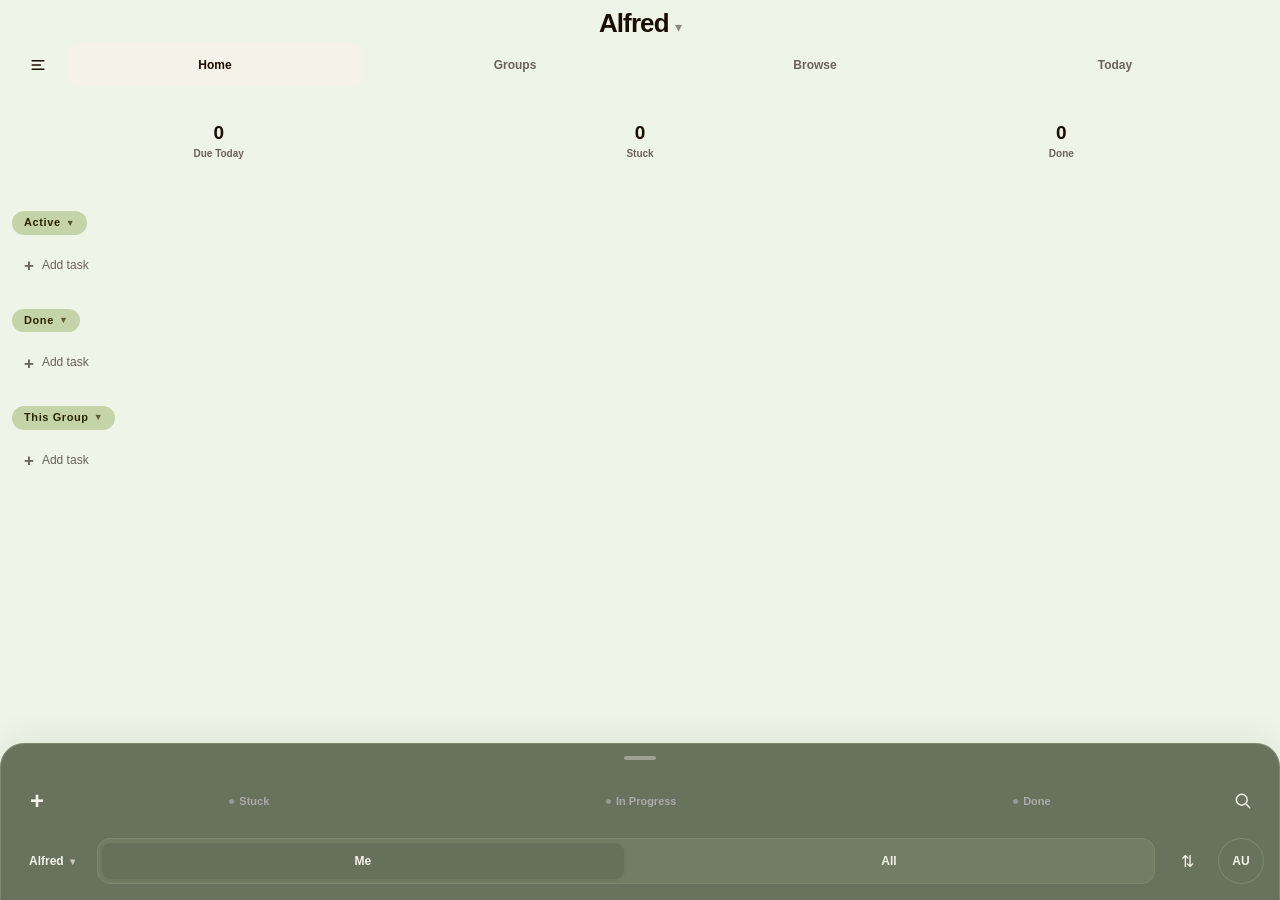
==== app.html @ 17f32bda "Open faster: show saved tasks at once, one task request, Banking loads after tasks - Draw the last s" ====
<!DOCTYPE html>
<html lang="en">
<head>
  <meta charset="UTF-8">
  <meta name="viewport" content="width=device-width, initial-scale=1.0, maximum-scale=1.0, viewport-fit=cover">
  <meta http-equiv="Cache-Control" content="no-cache, no-store, must-revalidate">
  <meta http-equiv="Pragma" content="no-cache">
  <meta http-equiv="Expires" content="0">
  <title>Alfred</title>
  <link rel="stylesheet" href="task-views.css?v=3-9">
  <script src="https://telegram.org/js/telegram-web-app.js"></script>
  <script src="https://cdn.jsdelivr.net/npm/sortablejs@1.15.2/Sortable.min.js"></script>
  <style>
    * { margin: 0; padding: 0; box-sizing: border-box; }
    :root {
      /* Device cutouts and Telegram's own controls occupy separate areas. */
      --app-fallback-device-top: 0px;
      --app-device-safe-top: max(env(safe-area-inset-top, 0px), var(--tg-safe-area-inset-top, 0px), var(--app-fallback-device-top));
      --app-safe-top: calc(var(--app-device-safe-top) + var(--tg-content-safe-area-inset-top, 0px));
      --app-safe-bottom: calc(max(env(safe-area-inset-bottom, 0px), var(--tg-safe-area-inset-bottom, 0px)) + var(--tg-content-safe-area-inset-bottom, 0px));
      --app-safe-left: calc(max(env(safe-area-inset-left, 0px), var(--tg-safe-area-inset-left, 0px)) + var(--tg-content-safe-area-inset-left, 0px));
      --app-safe-right: calc(max(env(safe-area-inset-right, 0px), var(--tg-safe-area-inset-right, 0px)) + var(--tg-content-safe-area-inset-right, 0px));
    }
    html.telegram-fullscreen {
      /* Missing native events need a startup fallback; reported insets replace it. */
      --app-fallback-device-top: 59px;
      --app-fallback-content-top: 56px;
      --app-safe-top: calc(max(env(safe-area-inset-top, 0px), var(--tg-safe-area-inset-top, 0px), var(--app-fallback-device-top)) + var(--app-fallback-content-top));
    }
    html.telegram-fullscreen[data-telegram-platform="ios"] { --app-fallback-content-top: 46px; }
    html.telegram-fullscreen.telegram-device-insets-known { --app-fallback-device-top: 0px; }
    html.telegram-fullscreen.telegram-content-insets-known { --app-fallback-content-top: var(--tg-content-safe-area-inset-top); }
    /* A portrait phone's keyboard must not select the landscape fallback. */
    @media (orientation: landscape) and (min-width: 600px) {
      html.telegram-fullscreen { --app-fallback-device-top: 0px; }
    }
    body {
      font-family: -apple-system, BlinkMacSystemFont, 'SF Pro Text', 'Segoe UI', sans-serif;
      background: #EEF4E8; color: #1A0E00;
      min-height: 100vh;
      padding: 0 calc(var(--app-safe-right) + 12px) calc(var(--task-tray-height, 92px) + 8px) calc(var(--app-safe-left) + 12px);
      transition: background 0.2s, color 0.2s;
    }

    /* ── Light mode ── */
    body.light { background: #EEF4E8; color: #1A0E00; }
    body.light .focus-banner { background: linear-gradient(135deg, #EEF4E8, #F5F2EA); border-color: rgba(197,212,168,0.4); }
    body.light .focus-label  { color: #442B22; }
    body.light .focus-task-name { color: #231708; }
    body.light .task-row     { background: #F5F2EA; box-shadow: 0 1px 4px rgba(0,0,0,0.07); }
    body.light .task-row:active { background: #E5EDD8; }
    body.light .task-assignee { color: #aaa; }
    body.light .section-sep  { color: #aaa; }
    body.light .section-sep::before, body.light .section-sep::after { background: rgba(0,0,0,0.1); }
    body.light .bottom-nav   { background: #EEF4E8; border-top-color: rgba(0,0,0,0.09); }
    body.light .nav-tab      { color: #aaa; }
    body.light .expand-panel { background: transparent; }
    body.light .expand-btn   { background: rgba(0,0,0,0.05); color: #444; }
    body.light .expand-btn.active { color: #231708; }
    body.light .modal-sheet  { background: #EEF4E8; }
    body.light .modal-input, body.light .modal-select { background: #F5F2EA; color: #231708; border-color: rgba(0,0,0,0.12); }
    body.light .modal-label  { color: #666; }
    body.light .detail-sheet { background: #EEF4E8; }
    body.light .comment-item { background: rgba(0,0,0,0.04); }
    body.light .detail-comment-input { background: rgba(0,0,0,0.05); }
    /* body.light .search-input handled in glass block below */
    body.light .board-card { background: #F5F2EA; box-shadow: 0 1px 4px rgba(0,0,0,0.07); }
    body.light .app-header, body.light .profile-header { color: #1A0E00; }
    body.light .profile-card, body.light .settings-card { background: #F5F2EA; border-color: rgba(0,0,0,0.08); }
    body.light .settings-row + .settings-row { border-top-color: rgba(0,0,0,0.08); }
    body.light .profile-subtitle, body.light .settings-row-note, body.light .profile-back { color: #6b6259; }

    /* Approved two-module title: full wordmark with the two position bubbles below. */
    .module-switch {
      display: none; position: fixed;
      top: calc(var(--app-device-safe-top) + var(--app-fallback-content-top) / 2 - 22px); left: 50%;
      width: max-content; max-width: calc(100vw - 144px); height: 44px;
      transform: translateX(-50%); z-index: 250;
      align-items: center; flex-direction: column;
    }
    html.telegram-fullscreen .module-switch { display: flex; }
    .module-switch-button {
      --module-ink: #756349;
      position: relative; display: flex; flex-direction: column; align-items: center; justify-content: center;
      flex-shrink: 0; width: max-content; min-width: 154px; height: 44px; min-height: 44px; padding: 0;
      border: 0; background: transparent; color: #697162; font: inherit;
      cursor: pointer; outline-offset: 3px; -webkit-tap-highlight-color: transparent;
    }
    .module-switch-button[data-state="bank"] { --module-ink: #344A2D; }
    .module-switch-button:focus-visible { outline: 2px solid #58634B; }
    .module-switch-surface { display: flex; align-items: center; justify-content: center; gap: 4px; height: 24px; padding: 0 4px; white-space: nowrap; transform: translateY(-.4725px); }
    .module-switch-word { color: var(--module-ink); transition: color 220ms; font-size: 24px; font-weight: 750; line-height: 24px; letter-spacing: -.55px; }
    .module-switch-arrow { font-size: 12px; font-weight: 500; opacity: .7; }
    .module-switch-cues { position: absolute; top: 35.53px; display: flex; gap: 5px; height: 8.05px; margin-top: 0; color: #697162; }
    .module-position { display: block; width: 8.05px; height: 8.05px; border: 1px solid currentColor; border-radius: 50%; opacity: .55; }
    .module-position-active { position: absolute; left: 13.05px; top: 0; width: 8.05px; height: 8.05px; border-radius: 50%; background: currentColor; transition: transform 220ms; }
    .module-switch-button[data-state="tasks"] .module-position-active { transform: translateX(-13.05px); }
    .module-switch-button.changing .module-switch-word { animation: module-ink-glide 220ms ease; }
    @keyframes module-ink-glide { 50% { opacity: .35; transform: translateX(2px); } }
    @media (prefers-reduced-motion: reduce) {
      .module-switch-word, .module-position-active { animation: none !important; transition: none !important; }
    }
    html.telegram-fullscreen #app-title-row { display: none !important; }

    /* ── Section tabs (Planning / Banking) ── */
    .section-tabs {
      display: flex; gap: 2px; border-radius: 20px;
      background: rgba(0,0,0,0.08); padding: 3px; margin-top: 6px;
      max-width: 100%; overflow-x: auto; scrollbar-width: none;
      -webkit-overflow-scrolling: touch;
    }
    .section-tabs::-webkit-scrollbar { display: none; }
    .section-tab {
      flex: 1; border: 0; border-radius: 16px; padding: 5px 18px;
      font: inherit; font-size: 12px; font-weight: 700; cursor: pointer;
      color: #888; background: transparent; transition: background 0.18s, color 0.18s;
      -webkit-tap-highlight-color: transparent;
    }
    .section-tab.active { background: #2A2A25; color: #C5D4A8; }
    #nav-planning .section-tab, #nav-banking .section-tab { min-width: 0; padding-left: 8px; padding-right: 8px; }
    body.light .section-tabs { background: rgba(0,0,0,0.07); }
    body.light .section-tab.active { background: #2A2A25; color: #C5D4A8; }
    /* Assignee filter tabs are styled by the canonical tray skin (tray/alfred-tray.css). */

    /* ── COB banking test ── */
    #view-banking {
      position: fixed; left: var(--app-safe-left); right: var(--app-safe-right); bottom: var(--app-safe-bottom);
      top: var(--banking-top, 64px); margin: 0; overflow: hidden;
    }
    body.banking-mode { padding: 0; }
    body.banking-mode .app-header { display: none; }
    body.banking-mode #view-banking {
      top: var(--app-safe-top); right: var(--app-safe-right);
      bottom: var(--app-safe-bottom); left: var(--app-safe-left);
    }
    .banking-frame {
      display: block; width: 100%; height: 100%;
      min-height: 0; border: 0; background: #fff;
    }

    /* App header and profile */
    .app-header {
      position: sticky; top: 0; z-index: 50;
      display: flex; align-items: center; justify-content: space-between;
      min-height: 42px; margin-bottom: 10px;
      padding-top: calc(var(--app-safe-top) + 8px);
      background: #EEF4E8;
    }
    .header-sidebar-button {
      width: 36px; height: 36px; border: 0; border-radius: 50%;
      background: #2A2A25; color: #C5D4A8; font: inherit; font-size: 25px;
      font-weight: 400; line-height: 34px; cursor: pointer; z-index: 2;
      box-shadow: 0 2px 8px rgba(0,0,0,0.16); -webkit-tap-highlight-color: transparent;
      flex-shrink: 0;
    }
    .header-sidebar-button { font-size: 16px; line-height: 36px; }
    #context-tabs { margin-top: 12px !important; }
    .app-title { font-size: 20px; font-weight: 800; letter-spacing: -0.4px; }
    .profile-trigger {
      width: 40px; height: 40px; border-radius: 50%; padding: 0; overflow: hidden;
      display: grid; place-items: center; border: 2px solid rgba(197,212,168,0.65);
      background: #C5D4A8; color: #2A2400; font: inherit; font-size: 13px; font-weight: 800;
      cursor: pointer; -webkit-tap-highlight-color: transparent;
    }
    .profile-trigger img, .profile-avatar img { width: 100%; height: 100%; object-fit: cover; display: none; }
    .profile-view {
      display: none; position: fixed; inset: 0; z-index: 300; overflow-y: auto;
      background: #EEF4E8; color: #1A0E00;
      padding: calc(var(--app-safe-top) + 8px) calc(var(--app-safe-right) + 16px) calc(var(--app-safe-bottom) + 28px) calc(var(--app-safe-left) + 16px);
    }
    body.light .profile-view { background: #EEF4E8; }
    .profile-view.open { display: block; }
    .profile-header { display: flex; align-items: center; min-height: 42px; margin-bottom: 18px; }
    .profile-back {
      border: 0; background: transparent; color: #aaa; padding: 8px 4px;
      font: inherit; font-size: 14px; font-weight: 650; cursor: pointer;
    }
    .profile-card, .settings-card {
      background: #2A1500; color: #fff; border: 1px solid rgba(255,255,255,0.07);
      border-radius: 16px;
    }
    .profile-card { padding: 24px 16px 18px; text-align: center; }
    .profile-avatar {
      width: 96px; height: 96px; margin: 0 auto 13px; overflow: hidden; border-radius: 50%;
      display: grid; place-items: center; background: #C5D4A8; border: 3px solid #9DB885;
      color: #2A2400; font-size: 30px; font-weight: 800;
    }
    .profile-name { font-size: 22px; font-weight: 800; letter-spacing: -0.35px; }
    .profile-subtitle { color: rgba(255,255,255,0.55); font-size: 12px; margin-top: 4px; }
    .profile-stats { display: flex; justify-content: center; flex-wrap: wrap; gap: 8px; margin-top: 20px; }
    .profile-stat { padding: 7px 12px; border-radius: 999px; font-size: 12px; font-weight: 800; }
    .profile-stat.done { background: #6E9E5E; color: #fff; }
    .profile-stat.progress { background: #C07840; color: #fff; }
    .profile-stat.stuck { background: #B85248; color: #fff; }
    .settings-title { margin: 24px 4px 8px; color: #442B22; font-size: 11px; font-weight: 800; text-transform: uppercase; letter-spacing: 0.8px; }
    .settings-card { overflow: hidden; }
    .settings-row { min-height: 58px; padding: 0 15px; display: flex; align-items: center; justify-content: space-between; gap: 14px; }
    .settings-row + .settings-row { border-top: 1px solid rgba(255,255,255,0.07); }
    .settings-row-label { font-size: 14px; font-weight: 650; }
    .settings-row-note { color: #666; font-size: 12px; text-align: right; }
    .theme-switch { position: relative; width: 48px; height: 28px; flex: 0 0 auto; }
    .theme-switch input { position: absolute; opacity: 0; width: 1px; height: 1px; }
    .theme-slider { position: absolute; inset: 0; border-radius: 999px; background: #4a4a4a; cursor: pointer; transition: background 0.2s; }
    .theme-slider::after { content: ''; position: absolute; width: 22px; height: 22px; left: 3px; top: 3px; border-radius: 50%; background: #fff; transition: transform 0.2s; }
    .theme-switch input:checked + .theme-slider { background: #C5D4A8; }
    .theme-switch input:checked + .theme-slider::after { transform: translateX(20px); background: #2A2400; }

    /* Focus banner */
    .focus-banner {
      display: flex; align-items: center; gap: 10px;
      background: linear-gradient(135deg,#2B1500,#3D2000);
      border: 1px solid rgba(197,212,168,0.3);
      border-radius: 12px; padding: 11px 14px; margin-bottom: 12px;
    }
    .focus-icon { font-size: 18px; flex-shrink: 0; }
    .focus-label { font-size: 9px; font-weight: 700; color: #B8C9A0; text-transform: uppercase; letter-spacing: 0.8px; }
    .focus-task-name { font-size: 15px; font-weight: 700; color: #fff; margin-top: 1px; }
    .focus-hidden { display: none; }
    /* ── Search input — frosted glass ── */
    .search-input {
      width: 100%; padding: 11px 18px; border-radius: 24px;
      background: rgba(255,255,255,0.12);
      -webkit-backdrop-filter: blur(20px) saturate(180%);
      backdrop-filter: blur(20px) saturate(180%);
      border: 1px solid rgba(255,255,255,0.22);
      color: #fff; font-size: 14px; outline: none;
      box-shadow: 0 2px 16px rgba(0,0,0,0.18), inset 0 1px 0 rgba(255,255,255,0.12);
    }
    body.light .search-input {
      background: rgba(255,255,255,0.55);
      -webkit-backdrop-filter: blur(20px) saturate(180%);
      backdrop-filter: blur(20px) saturate(180%);
      border-color: rgba(0,0,0,0.12); color: #1A0E00;
      box-shadow: 0 2px 16px rgba(0,0,0,0.08), inset 0 1px 0 rgba(255,255,255,0.6);
    }
    .search-input:focus { border-color: rgba(255,255,255,0.5); box-shadow: 0 2px 20px rgba(0,0,0,0.25), 0 0 0 2px rgba(197,212,168,0.3), inset 0 1px 0 rgba(255,255,255,0.15); }
    body.light .search-input:focus { border-color: rgba(197,212,168,0.8); box-shadow: 0 2px 20px rgba(0,0,0,0.1), 0 0 0 2px rgba(197,212,168,0.4); }

    /* Search uses the available screen for results above the keyboard dock. */
    .search-overlay {
      display: none; position: fixed; inset: 0; z-index: 1000;
      pointer-events: none; color: #1A0E00;
    }
    .search-overlay.open { display: block; }
    .search-overlay-header {
      position: fixed; left: calc(var(--app-safe-left) + 8px); right: calc(var(--app-safe-right) + 8px);
      bottom: calc(var(--search-bottom-inset, var(--app-safe-bottom)) + 8px);
      display: flex; align-items: center; gap: 8px; z-index: 1002;
      padding: 7px; border: 1px solid rgba(0,0,0,0.1); border-radius: 19px;
      background: rgba(238,244,232,0.94); box-shadow: 0 5px 24px rgba(0,0,0,0.2);
      -webkit-backdrop-filter: blur(18px) saturate(180%);
      backdrop-filter: blur(18px) saturate(180%);
      pointer-events: auto;
      transition: bottom 0.12s ease;
    }
    .search-overlay-pill {
      height: 42px; flex: 1; min-width: 0; display: flex; align-items: center; gap: 8px;
      padding: 0 12px; border-radius: 13px; background: rgba(0,0,0,0.07);
    }
    .search-overlay-icon { color: #777; font-size: 16px; line-height: 1; }
    .search-overlay-input {
      min-width: 0; flex: 1; border: 0; outline: 0; background: transparent;
      color: #1A0E00; font: inherit; font-size: 16px;
    }
    .search-overlay-input::-webkit-search-cancel-button { display: none; }
    .search-clear, .search-exit {
      border: 0; background: transparent; color: #6b6259; cursor: pointer;
      font: inherit; font-weight: 700; -webkit-tap-highlight-color: transparent;
    }
    .search-clear { width: 24px; height: 24px; border-radius: 50%; font-size: 18px; line-height: 22px; }
    .search-clear[hidden] { display: none; }
    .search-exit { flex: 0 0 auto; width: 34px; height: 34px; padding: 0; font-size: 20px; }
    .search-results { display: none; }
    .search-result-row {
      height: 58px; display: flex; align-items: center; gap: 11px; padding: 0 10px;
      border-bottom: 1px solid rgba(0,0,0,0.07); cursor: pointer;
      -webkit-tap-highlight-color: transparent;
    }
    .search-result-row img { width: 38px; height: 38px; border-radius: 50%; object-fit: cover; flex: 0 0 auto; }
    .search-result-main { min-width: 0; flex: 1; }
    .search-result-name { font-size: 14px; font-weight: 700; overflow: hidden; text-overflow: ellipsis; white-space: nowrap; }
    .search-result-assignee { margin-top: 2px; color: #777; font-size: 12px; }
    .search-filter-chips { display: none; }
    .search-filter-chip {
      border: 1px solid rgba(0,0,0,0.1); border-radius: 999px; padding: 7px 11px;
      background: #F5F2EA; color: #6b6259; font: inherit; font-size: 12px; font-weight: 700;
      white-space: nowrap; cursor: pointer;
    }
    .search-filter-chip.active { background: #2A2A25; color: #C5D4A8; border-color: #2A2A25; }
    body.search-mode { overflow: hidden; }
    body.search-mode .app-header,
    body.search-mode .assignee-tabs,
    body.search-mode .focus-banner,
    body.search-mode .bottom-sheet,
    body.search-mode .sidebar-trigger,
    body.search-mode .week-label,
    body.search-mode .inline-add-row,
    body.search-mode .inline-task-wrap { display: none !important; }
    body.search-mode #view-planning {
      position: fixed;
      top: calc(var(--app-safe-top) + 8px);
      right: calc(var(--app-safe-right) + 12px);
      bottom: calc(var(--search-bottom-inset, var(--app-safe-bottom)) + var(--search-dock-height, 58px) + 16px);
      left: calc(var(--app-safe-left) + 12px);
      overflow-y: auto; overscroll-behavior: contain; -webkit-overflow-scrolling: touch;
    }
    body.search-mode .task-list,
    body.search-mode .week-section.collapsed .task-list { max-height: none; }
    body.search-mode .week-section { margin-bottom: 5px; }

    .task-feed-status { padding: 24px 12px; text-align: center; color: #6b6259; font-size: 14px; }
    .task-feed-status[hidden] { display: none; }
    .task-feed-status button { display: block; margin: 12px auto 0; padding: 8px 16px; border: 0; border-radius: 8px; background: #2A2A25; color: #C5D4A8; font: inherit; cursor: pointer; }
    .task-feed-status button[hidden] { display: none; }
    .today-view { display: none; }
    .today-view.open { display: block; }
    .today-task-row {
      height: 58px; display: flex; align-items: center; background: #F5F2EA;
      border-radius: 10px; margin-bottom: 5px; overflow: hidden;
      box-shadow: 0 1px 4px rgba(0,0,0,0.1); cursor: pointer;
    }

    /* Week sections */
    .week-section { margin-bottom: 12px; }
    .week-section.week-hidden { display: none; }
    .week-section.section-empty { display: none; }

    .week-label {
      display: inline-flex; align-items: center; gap: 5px;
      padding: 4px 12px; border-radius: 16px; font-size: 12px; font-weight: 700;
      margin-bottom: 8px; cursor: pointer; user-select: none;
      -webkit-tap-highlight-color: transparent;
    }
    .label-41    { background: #C5D4A8; color: #2A2400; }
    .label-42    { background: #C5D4A8; color: #2A2400; }
    .label-grp   { background: rgba(110,158,94,0.25); color: #3A5A2A; }
    .week-chevron { font-size: 9px; opacity: 0.7; transition: transform 0.2s; }
    .week-section.collapsed .week-chevron { transform: rotate(-90deg); }
    .task-list { overflow: hidden; }
    .week-section.collapsed .task-list { max-height: 0; }

    /* Group separator — clean text divider */
    .section-sep {
      display: flex; align-items: center; gap: 8px;
      font-size: 10px; font-weight: 700; color: #442B22; text-transform: uppercase;
      letter-spacing: 0.8px; margin: 6px 0 8px; cursor: pointer;
      user-select: none; -webkit-tap-highlight-color: transparent;
    }
    .section-sep::before, .section-sep::after {
      content: ''; flex: 1; height: 1px; background: rgba(0,0,0,0.15);
    }

    /* Task rows */
    .swipe-wrapper { position: relative; overflow: hidden; border-radius: 10px; margin-bottom: 5px; }
    .swipe-wrapper.hidden-wrapper { display: none; }
    .swipe-wrapper.sortable-ghost { opacity: 0.35; }
    .swipe-wrapper.sortable-drag { opacity: 0.95; box-shadow: 0 8px 24px rgba(0,0,0,0.5); }
    .swipe-actions { position: absolute; right: 0; top: 0; bottom: 0; display: flex; flex-direction: row; align-items: stretch; }
    .swipe-actions-left {
      position: absolute;
      left: 0; top: 0; bottom: 0;
      width: 232px;
      display: flex; flex-direction: row; align-items: stretch;
    }
    .sa-date {
      width: 58px; display: flex; flex-direction: column;
      align-items: center; justify-content: center;
      background: #C5D4A8; color: #2A2400; font-size: 10px; font-weight: 700;
      cursor: pointer; border: none; gap: 2px;
    }
    .swipe-actions-left .sa-date { flex: 1 1 0; width: auto; min-width: 0; padding: 0; }
    .sa-date .date-day { font-size: 12px; font-weight: 800; }
    .sa-date .date-num { font-size: 10px; opacity: 0.8; }
    .sa-date.sa-today { background: #6E9E5E; }
    .sa-date.sa-clock { background: #C07840; font-size: 18px; }
    .quick-due-input { position: absolute; width: 1px; height: 1px; opacity: 0; pointer-events: none; }
    .swipe-btn { width: 70px; border: 0; color: #fff; font-size: 11px; font-weight: 700; cursor: pointer; }
    .sa-done { background: #6E9E5E; color: #fff; }
    .sa-status { background: #C07840; color: #fff; }
    .sa-delete { background: #ef4444; }
    .task-row {
      display: flex; align-items: center;
      background: #F5F2EA; color: #1A0E00; border-radius: 10px; margin-bottom: 5px;
      height: 58px; overflow: hidden; cursor: grab;
      box-shadow: 0 1px 4px rgba(0,0,0,0.10);
      touch-action: none; -webkit-tap-highlight-color: transparent;
      transition: background 0.1s;
    }
    .swipe-wrapper .task-row { position: relative; margin-bottom: 0; border-radius: 0; transition: transform 0.22s ease, background 0.1s, opacity 0.25s, height 0.25s; }
    .task-row.swiped-open { transform: translateX(-210px); }
    .task-row.done-flash { animation: doneFlash 0.45s ease; }
    @keyframes doneFlash { 0%,100% { background: #F5F2EA; color: #1A0E00; } 45% { background: #E5EDD8; color: #1A0E00; } }
    @keyframes doneFlashLight { 0%,100% { background: #F5F2EA; } 45% { background: #E5EDD8; } }
    body.light .task-row.done-flash { animation-name: doneFlashLight; }
    .task-row:active { background: #ede8d8; cursor: grabbing; }
    .task-row.hidden { display: none; }
    .task-row.sortable-ghost { opacity: 0.35; }
    .task-row.sortable-drag  { opacity: 0.95; box-shadow: 0 8px 24px rgba(0,0,0,0.5); border-radius: 10px; }

    .accent { width: 4px; height: 100%; flex-shrink: 0; }
    .accent-done     { background: #6E9E5E; }
    .accent-progress { background: #C07840; }
    .accent-stuck    { background: #B85248; }

    .avatar {
      width: 36px; height: 36px; border-radius: 50%; flex-shrink: 0;
      object-fit: cover; margin: 0 9px 0 2px; cursor: pointer; transition: outline 0.1s;
      order: 4;
    }
    .avatar.active-filter { outline: 2.5px solid #fff; outline-offset: 1px; }
    body.light .avatar.active-filter { outline-color: #333; }

    .task-info { flex: 1 1 auto; min-width: 0; display: flex; flex-direction: column; padding: 0 10px; overflow: hidden; order: 2; }
    .task-name  { font-size: 14px; font-weight: 500; white-space: nowrap; overflow: hidden; text-overflow: ellipsis; }
    .task-name-input {
      width: 100%; min-width: 0; padding: 1px 3px; border: 0; border-radius: 4px;
      outline: 2px solid rgba(122,171,106,0.45); background: rgba(255,255,255,0.72);
      color: #1A0E00; font: inherit; font-size: 14px; font-weight: 500;
    }
    .task-assignee { font-size: 11px; color: rgba(0,0,0,0.45); margin-top: 1px; white-space: nowrap; overflow: hidden; text-overflow: ellipsis; }
    .priority-dot { width: 7px; height: 7px; border-radius: 50%; flex-shrink: 0; margin-right: 5px; display: inline-block; vertical-align: middle; }
    .dot-p1 { background: #ef4444; }
    .dot-p2 { background: #F68B42; }
    .dot-p3 { background: #6E9E5E; }
    .due-chip { font-size: 10px; font-weight: 600; margin-top: 2px; display: inline-block; }
    .due-chip.overdue { color: #B85248; }
    .due-chip.due-today { color: #C07840; }
    .due-chip.due-soon { color: #94a3b8; }
    .task-meta-row { display: flex; align-items: center; gap: 5px; min-width: 0; margin-top: 1px; }
    .task-group-tag {
      display: inline-block; min-width: 0; max-width: 96px;
      font-size: 9px; font-weight: 700; padding: 1px 5px; border-radius: 4px;
      background: rgba(197,212,168,0.22); color: #7AAB6A; text-transform: uppercase; letter-spacing: 0.4px;
      white-space: nowrap; overflow: hidden; text-overflow: ellipsis;
    }
    .task-group-tag.tag-42 { background: rgba(192,120,64,0.15); color: #C07840; }
    .task-group-tag.tag-grp { background: rgba(110,158,94,0.15); color: #6E9E5E; }

    .badge { padding: 4px 8px; border-radius: 16px; font-size: 10px; font-weight: 700; margin-right: 4px; flex-shrink: 0; white-space: nowrap; order: 3; }
    .accent { order: 1; }
    .badge-done     { background: #6E9E5E; color: #fff; }
    .badge-progress { background: #C07840; color: #fff; }
    .badge-stuck    { background: #B85248; color: #fff; }

    /* ── Bottom Sheet: skeleton and skin live in the canonical tray file (tray/alfred-tray.css). ── */
    .sheet-expanded {
      max-height: calc(50dvh - 66px - env(safe-area-inset-bottom, 0px));
      overflow-y: auto;
      overscroll-behavior: contain;
    }
    .sheet-expanded-inner {
      padding: 8px 12px 6px;
      display: flex; flex-direction: column; gap: 8px;
    }
    .sheet-extra-nav {
      display: flex; flex-direction: row; gap: 4px; flex-wrap: wrap; align-items: center;
    }
    .sheet-safe-area { height: env(safe-area-inset-bottom, 0px); }
    .nav-tab {
      display: inline-flex; align-items: center; justify-content: center;
      white-space: nowrap; cursor: pointer;
      -webkit-tap-highlight-color: transparent; user-select: none;
    }
    .nav-tab.tab-week.active      { color: #7AAB6A; border-top-color: #7AAB6A; font-weight: 700; }
    .nav-tab.tab-people.active    { color: #7AAB6A; border-top-color: #7AAB6A; font-weight: 700; }
    .nav-tab.tab-group.active     { color: #7AAB6A; border-top-color: #7AAB6A; font-weight: 700; }
    .nav-tab.tab-board.active     { color: #7AAB6A; border-top-color: #7AAB6A; font-weight: 700; }
    .nav-tab.tab-new              { color: #ef4444; font-weight: 800; font-size: 13px; }
    .nav-tab.tab-pending.active   { color: #C5D4A8; border-top-color: #C5D4A8; font-weight: 700; }
    .task-topic-dot { width: 7px; height: 7px; border-radius: 50%; background: #7AAB6A; flex-shrink: 0; margin-left: 3px; display: none; vertical-align: middle; }
    .task-row[data-topic="true"] .task-topic-dot { display: inline-block; }
    .btn-topic {
      flex: 1; padding: 12px; border-radius: 10px;
      background: rgba(197,212,168,0.12); color: #C5D4A8;
      font-size: 13px; font-weight: 700; border: 1px solid rgba(197,212,168,0.25); cursor: pointer;
    }
    .btn-topic.topic-done { background: rgba(110,158,94,0.2); color: #7AAB6A; border-color: rgba(110,158,94,0.4); }
    .nav-divider { width: 1px; background: rgba(255,255,255,0.12); align-self: stretch; margin: 10px 0; flex-shrink: 0; }

    /* ── Inline sub-pickers (inside bottom sheet) ── */
    .expand-panel { display: none; flex-direction: row; gap: 8px; flex-wrap: wrap; }
    .expand-panel.open { display: flex; }
    .expand-btn {
      display: inline-flex; align-items: center;
      padding: 7px 14px; border-radius: 20px;
      background: rgba(255,255,255,0.07); color: #bbb;
      font-size: 12px; font-weight: 600; cursor: pointer;
      border: none; -webkit-tap-highlight-color: transparent;
      transition: background 0.15s, color 0.15s;
    }
    .expand-btn.active { background: #C5D4A8; color: #2A2400; font-weight: 700; }
    .expand-btn.btn-all.active  { background: #C5D4A8; color: #2A2400; }
    .expand-btn.btn-41.active   { background: #C5D4A8; color: #2A2400; }
    .expand-btn.btn-42.active   { background: #C07840; color: #fff; }
    .expand-btn.btn-p.active    { outline: 2.5px solid #fff; outline-offset: 2px; }
    .expand-btn .p-avatar { width: 28px; height: 28px; border-radius: 50%; object-fit: cover; margin-right: 6px; pointer-events: none; }

    /* +New modal */
    .modal-overlay {
      display: none; position: fixed; inset: 0; background: rgba(0,0,0,0.55);
      z-index: 200; align-items: flex-end;
    }
    .modal-overlay.open { display: flex; }
    .modal-sheet {
      background: #1A0E00; color: #fff; border-radius: 18px 18px 0 0; padding: 20px 18px 36px;
      width: 100%; max-height: 70vh; overflow-y: auto;
    }
    .modal-title { font-size: 16px; font-weight: 700; margin-bottom: 14px; }
    .modal-label { font-size: 11px; color: #888; text-transform: uppercase; letter-spacing: 0.7px; margin-bottom: 5px; margin-top: 12px; }
    .modal-input, .modal-select {
      width: 100%; padding: 7px 10px; border-radius: 10px;
      background: #1A0E00; color: #fff; font-size: 13px;
      border: 1px solid rgba(255,255,255,0.1); outline: none;
      -webkit-appearance: none; appearance: none;
    }
    .modal-input:focus { border-color: rgba(197,212,168,0.5); }
    .modal-actions { display: flex; gap: 10px; margin-top: 18px; }
    .btn-add    { flex: 1; padding: 12px; border-radius: 10px; background: #ef4444; color: #fff; font-size: 14px; font-weight: 700; border: none; cursor: pointer; }
    .btn-cancel { padding: 12px 18px; border-radius: 10px; background: rgba(255,255,255,0.08); color: #ccc; font-size: 14px; font-weight: 600; border: none; cursor: pointer; }

    .detail-overlay { position: fixed; inset: 0; background: rgba(0,0,0,0.55); z-index: 210; display: none; align-items: flex-end; }
    .detail-overlay.open { display: flex; }
    .detail-sheet { background: #1A0E00; color: #fff; border-radius: 20px 20px 0 0; padding: 8px 14px 16px; width: 100%; max-height: 52vh; overflow-y: auto; transform: translateY(100%); transition: transform 0.3s ease; }
    .detail-overlay.open .detail-sheet { transform: translateY(0); }
    .detail-handle { width: 36px; height: 4px; background: rgba(255,255,255,0.2); border-radius: 2px; margin: 0 auto 10px; }
    .detail-header { display: flex; justify-content: space-between; align-items: center; margin-bottom: 8px; }
    .detail-title-text { font-size: 15px; font-weight: 700; }
    .detail-close { background: none; border: none; color: #888; font-size: 18px; cursor: pointer; }
    .detail-meta-row { display: flex; gap: 7px; align-items: center; margin-bottom: 8px; flex-wrap: wrap; }
    .detail-meta-chip { display: inline-flex; align-items: center; gap: 4px; padding: 3px 9px; border-radius: 20px; font-size: 11px; font-weight: 700; background: rgba(255,255,255,0.07); color: #bbb; }
    body.light .detail-meta-chip { background: rgba(0,0,0,0.06); color: #555; }
    .detail-section-label { display: none; }
    .detail-pills { display: flex; gap: 6px; flex-wrap: wrap; margin-bottom: 7px; margin-top: 0; }
    .detail-pill { padding: 5px 12px; border-radius: 20px; font-size: 11px; font-weight: 600; background: rgba(255,255,255,0.07); color: #bbb; cursor: pointer; border: none; }
    .detail-pill.active.pill-stuck, .detail-pill.active.pill-p1 { background: #B85248; color: #fff; }
    .detail-pill.active.pill-progress, .detail-pill.active.pill-p2 { background: #C07840; color: #fff; }
    .detail-pill.active.pill-done { background: #6E9E5E; color: #fff; }
    .detail-pill.active.pill-p3 { background: #6E9E5E; color: #fff; }
    .detail-overdue { color: #B85248; font-size: 12px; margin-top: 4px; }
    .detail-notes { resize: vertical; min-height: 44px; }
    .detail-comments-list { display: flex; flex-direction: column; gap: 8px; margin-bottom: 10px; max-height: 160px; overflow-y: auto; }
    .comment-item { background: rgba(255,255,255,0.05); border-radius: 8px; padding: 8px 10px; }
    .comment-author { font-size: 10px; font-weight: 700; color: #7AAB6A; margin-bottom: 2px; }
    .comment-text { font-size: 13px; }
    .comment-time { font-size: 10px; color: #555; margin-top: 2px; }
    .detail-comment-input-row { display: flex; gap: 8px; align-items: center; }
    .detail-comment-input { flex: 1; padding: 9px 12px; border-radius: 20px; background: rgba(255,255,255,0.07); border: 1px solid rgba(255,255,255,0.1); color: inherit; font-size: 13px; outline: none; }
    .detail-comment-send { width: 36px; height: 36px; border-radius: 50%; background: #C5D4A8; color: #2A2400; border: none; font-size: 16px; cursor: pointer; flex-shrink: 0; }

    #board-view {
      position: relative; width: 100%;
      height: calc(100dvh - 160px - env(safe-area-inset-bottom, 0px));
      min-height: 360px; overflow-y: auto; overflow-x: hidden; background: inherit; z-index: 1;
      overscroll-behavior-y: contain; scrollbar-width: none;
    }
    #board-view::-webkit-scrollbar { display: none; }
    .board-columns {
      display: flex; flex-direction: column; width: 100%; gap: 10px; padding: 8px 0 96px;
    }
    .board-col {
      width: 100%; display: flex; flex-direction: column;
      background: transparent; border: 0;
      overflow: hidden;
      /* each lane is independently scrollable */
      flex-shrink: 0;
    }
    .board-col-header {
      min-height: 38px; padding: 0 4px; font-size: 13px; font-weight: 800;
      display: flex; align-items: center; gap: 8px; cursor: pointer; user-select: none;
      -webkit-tap-highlight-color: transparent;
    }
    .board-col-title { flex: 1; letter-spacing: 0.15px; }
    .board-count {
      min-width: 24px; height: 24px; padding: 0 7px; border-radius: 12px;
      display: inline-flex; align-items: center; justify-content: center;
      color: #777; background: transparent; font-size: 11px;
      font-variant-numeric: tabular-nums;
    }
    .board-chevron { font-size: 17px; line-height: 1; transition: transform 0.24s ease; }
    .board-col.collapsed .board-chevron { transform: rotate(-90deg); }
    .board-col.collapsed .board-col-body { display: none; }
    .col-header-stuck, .col-header-progress, .col-header-done { background: transparent; color: inherit; }
    .board-col-body {
      display: flex; flex-direction: column; gap: 6px; padding: 7px;
      max-height: 28vh; overflow-y: auto; overscroll-behavior: contain;
      scrollbar-width: none; -webkit-overflow-scrolling: touch;
    }
    .board-col-body::-webkit-scrollbar { display: none; }
    .board-col.expanded .board-col-body { max-height: none; overflow-y: visible; }

    /* ── Asana-style inline add row ── */
    .inline-add-row {
      display: flex; align-items: center; gap: 8px; padding: 9px 14px;
      cursor: pointer; opacity: 0.45; font-size: 13px; border-radius: 8px;
      transition: opacity 0.15s; user-select: none; -webkit-tap-highlight-color: transparent;
    }
    .inline-add-row:hover, .inline-add-row:active { opacity: 0.9; }
    .inline-add-row::before { content: '+'; font-size: 17px; font-weight: 700; line-height: 1; }
    .inline-task-wrap {
      display: none; align-items: center; gap: 9px; padding: 8px 12px;
      background: rgba(255,255,255,0.12); border-radius: 10px; margin: 3px 8px 3px;
      border: 1.5px solid rgba(197,212,168,0.35);
    }
    body.light .inline-task-wrap { background: rgba(0,0,0,0.04); border-color: rgba(197,212,168,0.5); }
    .inline-task-wrap.active { display: flex; }
    .inline-task-wrap input {
      flex: 1; background: transparent; border: none; outline: none;
      font-size: 14px; color: inherit; font-family: inherit; caret-color: #C5D4A8;
    }
    .inline-task-wrap input::placeholder { opacity: 0.45; }
    .board-card { background: #F5F2EA; color: #1A0E00; border-radius: 8px; border-left: 4px solid var(--lane-color, #C07840); padding: 10px 12px; display: flex; align-items: center; gap: 9px; cursor: pointer; box-shadow: 0 1px 4px rgba(0,0,0,0.08); }
    .board-card-name { font-size: 13px; font-weight: 500; flex: 1; }
    .board-card-avatar { width: 28px; height: 28px; border-radius: 50%; object-fit: cover; }
    .board-card .priority-dot { width: 7px; height: 7px; }
    .board-empty {
      min-height: 54vh; display: grid; place-content: center; justify-items: center;
      gap: 10px; color: #777; text-align: center;
    }
    .board-empty-icon { font-size: 38px; opacity: 0.55; }
    .board-empty-text { font-size: 14px; font-weight: 650; }
    .board-empty-add {
      width: 52px; height: 52px; border: 0; border-radius: 50%; margin-top: 4px;
      background: #2A2A25; color: #C5D4A8; font: inherit; font-size: 30px;
      cursor: pointer; box-shadow: 0 4px 14px rgba(0,0,0,0.18);
    }

    /* ── Detail header: assignee left + days badge right ── */
    .detail-header { align-items: center; gap: 8px; }
    .detail-header-left { display: flex; align-items: center; gap: 6px; flex-shrink: 0; }
    .detail-header-right { display: flex; align-items: center; gap: 6px; flex-shrink: 0; }
    .detail-title-text { flex: 1; min-width: 0; overflow: hidden; text-overflow: ellipsis; white-space: nowrap; }
    .detail-assignee-avatar {
      width: 28px; height: 28px; border-radius: 50%; object-fit: cover; flex-shrink: 0;
      border: 1.5px solid rgba(255,255,255,0.22);
    }
    .detail-assignee-label {
      font-size: 12px; font-weight: 600; color: #aaa; white-space: nowrap;
    }
    .days-old-badge {
      width: 32px; height: 32px; border-radius: 50%;
      background: rgba(255,255,255,0.08); border: 1.5px solid rgba(255,255,255,0.15);
      display: flex; align-items: center; justify-content: center;
      font-size: 9px; font-weight: 800; color: #888; flex-shrink: 0; letter-spacing: -0.3px;
    }
    body.light .days-old-badge { background: rgba(0,0,0,0.05); border-color: rgba(0,0,0,0.12); color: #aaa; }
    body.light .detail-assignee-avatar { border-color: rgba(0,0,0,0.12); }

    /* Sidebar */
    .sidebar-trigger {
      position: fixed; left: 0; top: 50%; transform: translateY(-50%);
      width: 20px; height: 72px; background: rgba(42,42,37,0.9);
      border-radius: 0 10px 10px 0; z-index: 390;
      display: flex; align-items: center; justify-content: center;
      cursor: pointer; -webkit-tap-highlight-color: transparent;
      border: 1px solid rgba(255,255,255,0.08); border-left: 0;
    }
    .sidebar-trigger-line { width: 3px; height: 30px; border-radius: 2px; background: rgba(197,212,168,0.55); }
    .sidebar-backdrop {
      display: none; position: fixed; inset: 0; z-index: 400;
      background: rgba(0,0,0,0.5); backdrop-filter: blur(2px); -webkit-backdrop-filter: blur(2px);
    }
    .sidebar-backdrop.open { display: block; }
    .sidebar-panel {
      position: fixed; top: 0; left: 0; bottom: 0; width: 88%; max-width: 360px;
      z-index: 401; background: #1C1C1E; border-right: 1px solid rgba(255,255,255,0.09);
      display: flex; flex-direction: column; overflow: hidden;
      transform: translateX(-100%); transition: transform 0.28s cubic-bezier(0.32,0,0,1);
    }
    .sidebar-panel.open { transform: translateX(0); }
    .sidebar-header {
      padding: calc(var(--app-safe-top) + 8px) 16px 12px calc(var(--app-safe-left) + 16px);
      border-bottom: 1px solid rgba(255,255,255,0.07);
      font-size: 12px; font-weight: 800; letter-spacing: 0.7px;
      color: rgba(255,255,255,0.45); text-transform: uppercase;
    }
    .sidebar-body { flex: 1; overflow-y: auto; padding: 6px 0 calc(var(--app-safe-bottom) + 20px) var(--app-safe-left); }
    .sidebar-group-row {
      display: flex; align-items: flex-start; gap: 10px; padding: 12px 16px;
      cursor: pointer; transition: background 0.15s; border-left: 3px solid transparent;
      -webkit-tap-highlight-color: transparent;
    }
    .sidebar-group-row:active { background: rgba(255,255,255,0.06); }
    .sidebar-group-row.active {
      background: rgba(101,163,82,0.14); border-left-color: #7AAB6A; padding-left: 13px;
    }
    .sidebar-group-dot { width: 9px; height: 9px; border-radius: 50%; flex-shrink: 0; }
    .sidebar-group-name {
      flex: 1; font-size: 14px; font-weight: 500; color: rgba(255,255,255,0.8);
      line-height: 1.3; white-space: normal; overflow: visible; overflow-wrap: anywhere;
    }
    .sidebar-group-row.active .sidebar-group-name { font-weight: 700; color: #fff; }
    .sidebar-count-badge {
      min-width: 22px; height: 20px; padding: 0 5px; border-radius: 10px;
      background: rgba(255,255,255,0.09); color: rgba(255,255,255,0.45);
      font-size: 10px; font-weight: 700; display: flex; align-items: center; justify-content: center; flex-shrink: 0;
    }
    .sidebar-group-row.active .sidebar-count-badge { background: rgba(122,171,106,0.28); color: #C5D4A8; }
    .sidebar-subtitle {
      display: inline-block; max-width: 120px; margin-left: 3px;
      font-size: 11px; font-weight: 600; color: rgba(197,212,168,0.7);
      white-space: nowrap; overflow: hidden; text-overflow: ellipsis; vertical-align: middle;
    }
    .group-overview {
      margin: 0 0 16px; padding: 15px 16px; border: 1px solid var(--ui-line);
      border-radius: 18px; background: var(--ui-surface); box-shadow: var(--ui-shadow);
    }
    .group-overview[hidden] { display: none; }
    .group-overview-title { color: var(--ui-ink); font-size: 17px; font-weight: 750; line-height: 1.25; }
    .group-overview-stats { display: grid; grid-template-columns: repeat(4, minmax(0, 1fr)); gap: 6px; margin-top: 12px; }
    .group-overview-stat { padding: 8px 5px; border-radius: 11px; background: var(--ui-soft); text-align: center; }
    .group-overview-value { display: block; color: var(--ui-ink); font-size: 15px; font-weight: 800; line-height: 1; }
    .group-overview-label { display: block; margin-top: 4px; color: var(--ui-muted); font-size: 8px; font-weight: 700; line-height: 1.1; }
    .home-dashboard { display: grid; gap: 14px; padding-bottom: 12px; }
    .home-dashboard[hidden] { display: none; }
    .home-summary {
      display: grid; grid-template-columns: repeat(3, minmax(0, 1fr)); gap: 8px;
      padding: 12px; border: 1px solid var(--ui-line); border-radius: 17px;
      background: var(--ui-surface); box-shadow: 0 2px 3px rgba(20, 40, 24, .025);
    }
    .home-summary-card { min-width: 0; padding: 10px 5px; border-radius: 13px; background: var(--ui-soft); text-align: center; }
    .home-summary-value { display: block; color: var(--ui-ink); font-size: 19px; font-weight: 800; line-height: 1; }
    .home-summary-label { display: block; margin-top: 6px; color: var(--ui-muted); font-size: 10px; font-weight: 650; line-height: 1.1; }
    .home-departments { display: grid; grid-template-columns: repeat(3, minmax(0, 1fr)); gap: 8px; }
    .home-department {
      position: relative; min-width: 0; padding: 13px 10px 12px; overflow: hidden;
      border: 1px solid var(--ui-line); border-radius: 15px; background: var(--ui-surface);
      color: var(--ui-ink); text-align: left; font: inherit; cursor: pointer;
    }
    .home-department::before { content: ''; position: absolute; inset: 0 auto 0 0; width: 4px; background: var(--department-color, #6E9E5E); }
    .home-department-name { display: block; overflow: hidden; color: var(--ui-ink); font-size: 13px; font-weight: 750; line-height: 1.15; text-overflow: ellipsis; white-space: nowrap; }
    .home-department-meta { display: flex; justify-content: space-between; gap: 4px; margin-top: 8px; color: var(--ui-muted); font-size: 9px; font-weight: 600; }
    .home-department-progress { display: block; height: 5px; margin-top: 8px; overflow: hidden; border-radius: 999px; background: var(--ui-soft); }
    .home-department-progress > span { display: block; height: 100%; border-radius: inherit; background: #5E8952; }
    .home-task-list { display: grid; gap: 8px; }
    .home-task-card {
      position: relative; display: flex; align-items: center; min-width: 0; min-height: 74px;
      padding: 0 12px 0 0; overflow: hidden; border: 1px solid var(--ui-line); border-radius: 16px;
      background: var(--ui-surface); color: var(--ui-ink); text-align: left; font: inherit; cursor: pointer;
    }
    .home-task-accent { align-self: stretch; width: 4px; flex: 0 0 4px; background: var(--task-color, #C07840); }
    .home-task-avatar { display: grid; place-items: center; width: 36px; height: 36px; margin: 0 10px; flex: 0 0 36px; overflow: hidden; border-radius: 50%; }
    .home-task-avatar svg { display: block; width: 36px; height: 36px; }
    .home-task-copy { min-width: 0; flex: 1; }
    .home-task-name { display: block; overflow: hidden; font-size: 14px; font-weight: 700; line-height: 1.2; text-overflow: ellipsis; white-space: nowrap; }
    .home-task-meta { display: flex; align-items: center; gap: 5px; min-width: 0; margin-top: 5px; color: var(--ui-muted); font-size: 10px; }
    .home-task-group { display: inline-block; max-width: 120px; padding: 2px 6px; overflow: hidden; border-radius: 5px; background: rgba(110,158,94,.15); color: #527747; text-overflow: ellipsis; white-space: nowrap; }
    .home-task-badge { flex: 0 0 auto; margin-left: 8px; padding: 5px 8px; border-radius: 999px; color: #fff; font-size: 10px; font-weight: 700; white-space: nowrap; }
    .home-empty { padding: 18px; border: 1px solid var(--ui-line); border-radius: 16px; background: var(--ui-surface); color: var(--ui-muted); font-size: 12px; text-align: center; }
    /* Alfred interface: shared surfaces, type, contrast and interaction states. */
    body {
      --ui-bg: #EEF4E8; --ui-surface: #F5F2EA; --ui-soft: #E5EDD8;
      --ui-ink: #1A0E00; --ui-muted: #6B6259; --ui-line: #DADCCE;
      --ui-accent: #2A2A25; --ui-accent-ink: #C5D4A8; --ui-tint: #C5D4A8;
      --ui-glass: rgba(245, 242, 234, .96); --ui-shadow: 0 12px 40px rgba(42, 36, 0, .09);
      --ui-progress: #FFFFFF; --ui-progress-bg: #C07840;
      --ui-stuck: #FFFFFF; --ui-stuck-bg: #B85248; --ui-done: #FFFFFF; --ui-done-bg: #6E9E5E;
      font-feature-settings: 'ss01' on; -webkit-font-smoothing: antialiased;
      line-height: 1.45;
    }
    body:not(.light) {
      --ui-bg: #1E1E1A; --ui-surface: #2A2A25; --ui-soft: #38382F;
      --ui-ink: #F5F2EA; --ui-muted: #C5C0B2; --ui-line: #4A493E;
      --ui-accent: #C5D4A8; --ui-accent-ink: #2A2400; --ui-tint: #424B35;
      --ui-glass: rgba(42, 42, 37, .97); --ui-shadow: 0 12px 40px rgba(0, 0, 0, .25);
      color-scheme: dark;
    }
    body, body.light { background: var(--ui-bg); color: var(--ui-ink); }
    button, input, select, textarea { font-family: inherit; }
    button { touch-action: manipulation; }
    :is(button, [role="button"], input, select, textarea):focus-visible {
      outline: 3px solid var(--ui-accent); outline-offset: 3px;
    }
    button:disabled { opacity: .45; cursor: not-allowed; }
    .ui-icon { width: 20px; height: 20px; flex: 0 0 auto; fill: none; stroke: currentColor; stroke-width: 1.8; stroke-linecap: round; stroke-linejoin: round; }
    .app-header { margin-bottom: 18px; }
    :is(body, body.light) .app-header { color: var(--ui-ink); }
    .header-sidebar-button {
      display: grid; place-items: center; width: 44px; height: 44px; border-radius: 14px;
      background: var(--ui-surface); color: var(--ui-ink); border: 1px solid var(--ui-line); box-shadow: none;
    }
    .app-title { font-size: 26px; font-weight: 750; letter-spacing: -.9px; line-height: 1.2; }
    /* Tray date line styled by the canonical .atray-date rule. */
    #context-tabs { align-items: center; gap: 6px; margin-top: 0 !important; padding: 4px !important; border: 1px solid var(--ui-line); background: var(--ui-soft) !important; border-radius: 16px; }
    :is(body, body.light) .section-tab { min-height: 44px; border-radius: 12px; background: transparent; color: var(--ui-muted); font-size: 12px; font-weight: 650; line-height: 1.2; }
    :is(body, body.light) .section-tab.active { background: var(--ui-accent); color: var(--ui-accent-ink); box-shadow: 0 2px 5px rgba(20, 40, 24, .07); }
    :is(body, body.light) .focus-banner { background: linear-gradient(135deg, #2B1500, #3D2000); border: 1px solid rgba(197,212,168,.3); border-radius: 18px; padding: 14px 16px; gap: 12px; margin-bottom: 20px; }
    .focus-icon { display: grid; place-items: center; width: 34px; height: 34px; color: #C5D4A8; }
    :is(body, body.light) .focus-label { color: #B8C9A0; font-size: 9px; letter-spacing: 1.4px; }
    :is(body, body.light) .focus-task-name { color: #FFFFFF; font-size: 16px; font-weight: 650; margin-top: 3px; }
    .week-label { background: #C5D4A8; color: #2A2400; padding: 4px 12px; margin: 0 0 10px; font-size: 11px; font-weight: 650; letter-spacing: .6px; }
    .week-section { margin-bottom: 20px; }
    :is(body, body.light) :is(.task-row, .today-task-row) {
      height: 82px; background: var(--ui-surface); color: var(--ui-ink); border: 1px solid var(--ui-line);
      border-radius: 16px; box-shadow: 0 2px 3px rgba(20, 40, 24, .025); margin-bottom: 8px;
    }
    .swipe-wrapper { border: 1px solid var(--ui-line); border-radius: 16px; margin-bottom: 8px; }
    .task-list { max-height: none; }
    .swipe-actions { top: 1px; bottom: 1px; right: 1px; border-radius: 0 15px 15px 0; overflow: hidden; }
    .swipe-actions-left { top: 1px; bottom: 1px; left: 1px; border-radius: 15px 0 0 15px; overflow: hidden; }
    :is(body, body.light) .swipe-wrapper .task-row { margin-bottom: 0; border: 0; border-radius: 0; }
    :is(body, body.light) .task-row:active { background: var(--ui-soft); }
    .task-info { position: relative; gap: 3px; padding: 0 10px 0 12px; }
    .task-name { font-size: 15px; font-weight: 650; letter-spacing: -.25px; line-height: 20px; white-space: normal; display: -webkit-box; -webkit-line-clamp: 2; -webkit-box-orient: vertical; }
    :is(body, body.light) .task-assignee { color: var(--ui-muted); font-size: 11px; margin-top: 0; }
    .task-meta-row { margin: 0; gap: 6px; }
    .task-group-tag, .task-group-tag.tag-grp { background: rgba(110,158,94,.15); color: #527747; font-size: 9px; padding: 2px 5px; font-weight: 600; letter-spacing: .1px; text-transform: none; }
    .task-group-tag.tag-42 { background: rgba(192,120,64,.15); color: #965826; }
    body:not(.light) .task-group-tag { color: #C5D4A8; }
    body:not(.light) .task-group-tag.tag-42 { color: #E1AB80; }
    .priority-dot { position: absolute; top: 4px; left: 1px; width: 7px; height: 7px; margin: 0; }
    .accent { order: 0; width: 4px; height: 100%; margin-left: 0; border-radius: 0; }
    .accent-progress { background: #C07840; } .accent-stuck { background: #B85248; } .accent-done { background: #6E9E5E; }
    .badge { order: 3; border-radius: 999px; font-size: 11px; line-height: 14px; padding: 5px 8px; font-weight: 650; margin-right: 12px; }
    .badge-progress { color: var(--ui-progress); background: var(--ui-progress-bg); }
    .badge-stuck { color: var(--ui-stuck); background: var(--ui-stuck-bg); }
    .badge-done { color: var(--ui-done); background: var(--ui-done-bg); }
    .avatar { order: 1; width: 36px; height: 36px; margin: 0 0 0 10px; border: 1px solid var(--ui-line); }
    .task-name-input { color: var(--ui-ink); background: var(--ui-soft); font-size: 16px; padding: 4px; }
    .inline-add-row { opacity: 1; color: var(--ui-muted); padding: 12px; font-size: 12px; }
    /* Tray skeleton, chips, scope tabs, create, search, org switcher, sort and avatar are
       styled ONLY by the canonical shared file tray/alfred-tray.css (request 962/964). */
    .search-overlay-header { border: 1px solid var(--ui-line); border-radius: 20px; background: var(--ui-glass); padding: 8px; box-shadow: var(--ui-shadow); }
    .search-overlay-pill { height: 48px; border-radius: 13px; background: var(--ui-soft); }
    .search-overlay-input { color: var(--ui-ink); font-size: 16px; }
    .search-overlay-input:focus-visible { outline: none; }
    .search-overlay-pill:focus-within { box-shadow: 0 0 0 2px var(--ui-accent); }
    .search-overlay-input::placeholder { color: var(--ui-muted); }
    .search-overlay-icon, .search-clear, .search-exit { color: var(--ui-muted); }
    .search-exit { width: 40px; height: 44px; }
    .task-feed-status { padding: 22px; margin: 8px 0 18px; border: 1px solid var(--ui-line); border-radius: 18px; background: var(--ui-surface); color: var(--ui-muted); font-size: 14px; line-height: 1.6; }
    .task-feed-status[hidden] { display: none; }
    .task-feed-status button { margin-top: 12px; border: 0; padding: 10px 16px; border-radius: 10px; background: var(--ui-accent); color: var(--ui-accent-ink); font: inherit; font-weight: 650; }
    :is(body, body.light) :is(.modal-sheet, .detail-sheet) { background: var(--ui-surface); color: var(--ui-ink); border: 1px solid var(--ui-line); border-radius: 24px 24px 0 0; padding: 22px max(20px, var(--app-safe-right)) max(24px, var(--app-safe-bottom)) max(20px, var(--app-safe-left)); box-shadow: var(--ui-shadow); }
    .modal-title { font-size: 23px; letter-spacing: -.6px; font-weight: 700; }
    :is(body, body.light) :is(.modal-label, .detail-section-label) { color: var(--ui-muted); font-size: 10px; letter-spacing: .8px; margin-top: 18px; }
    :is(body, body.light) :is(.modal-input, .modal-select, .detail-comment-input) { min-height: 46px; color: var(--ui-ink); background: var(--ui-soft); border: 1px solid var(--ui-line); border-radius: 12px; font-size: 16px; padding: 10px 12px; }
    :is(body, body.light) .modal-select { padding-right: 36px; background-image: linear-gradient(45deg, transparent 50%, var(--ui-muted) 50%), linear-gradient(135deg, var(--ui-muted) 50%, transparent 50%); background-position: right 18px center, right 13px center; background-size: 5px 5px; background-repeat: no-repeat; }
    .modal-input::placeholder, .detail-comment-input::placeholder { color: var(--ui-muted); }
    .btn-add, .btn-cancel, .btn-topic { min-height: 46px; border-radius: 12px; font: inherit; font-size: 14px; font-weight: 650; }
    .btn-add { background: var(--ui-accent); color: var(--ui-accent-ink); }
    .btn-cancel { background: var(--ui-soft); color: var(--ui-muted); border: 1px solid var(--ui-line); }
    .btn-topic { background: var(--ui-soft); color: var(--ui-accent); border-color: var(--ui-line); }
    .btn-topic.topic-done { background: var(--ui-done-bg); color: var(--ui-done); border-color: var(--ui-line); }
    .detail-handle { background: var(--ui-line); margin-top: -10px; }
    .detail-title-text { font-size: 19px; color: var(--ui-ink); letter-spacing: -.4px; }
    .detail-close { background: var(--ui-soft); color: var(--ui-muted); width: 44px; height: 44px; min-width: 44px; border-radius: 12px; }
    .detail-section-label { display: block; margin-bottom: 7px; }
    :is(body, body.light) :is(.detail-meta-chip, .days-old-badge) { background: var(--ui-soft); color: var(--ui-muted); border-color: var(--ui-line); }
    .detail-pill { background: var(--ui-soft); color: var(--ui-muted); border-color: var(--ui-line); padding: 9px 12px; }
    .detail-pill.active { background: var(--ui-tint); color: var(--ui-ink); border-color: var(--ui-accent); }
    .detail-pill.active.pill-stuck, .detail-pill.active.pill-p1 { background: var(--ui-stuck-bg); color: var(--ui-stuck); border-color: var(--ui-stuck); }
    .detail-pill.active.pill-progress, .detail-pill.active.pill-p2 { background: var(--ui-progress-bg); color: var(--ui-progress); border-color: var(--ui-progress); }
    .detail-pill.active.pill-done, .detail-pill.active.pill-p3 { background: var(--ui-done-bg); color: var(--ui-done); border-color: var(--ui-done); }
    :is(body, body.light) .profile-view { background: var(--ui-bg); color: var(--ui-ink); }
    :is(body, body.light) :is(.profile-card, .settings-card) { background: var(--ui-surface); color: var(--ui-ink); border: 1px solid var(--ui-line); border-radius: 20px; }
    .profile-card { padding: 28px 20px; }
    .profile-avatar { border: 4px solid var(--ui-surface); box-shadow: 0 0 0 1px var(--ui-line); background: var(--ui-tint); color: var(--ui-ink); }
    .profile-name { letter-spacing: -.7px; font-size: 26px; }
    :is(body, body.light) :is(.profile-subtitle, .profile-back, .settings-row-note) { color: var(--ui-muted); }
    .settings-title { color: var(--ui-muted); font-size: 10px; letter-spacing: 1.2px; margin-top: 28px; }
    :is(body, body.light) .settings-row + .settings-row { border-color: var(--ui-line); }
    .profile-stat { font-size: 11px; font-weight: 650; padding: 8px 11px; border-radius: 10px; }
    .profile-stat.done { background: var(--ui-done-bg); color: var(--ui-done); }
    .profile-stat.progress { background: var(--ui-progress-bg); color: var(--ui-progress); }
    .profile-stat.stuck { background: var(--ui-stuck-bg); color: var(--ui-stuck); }
    .theme-slider { background: var(--ui-line); }
    .theme-switch input:checked + .theme-slider { background: var(--ui-accent); }
    .theme-switch input:checked + .theme-slider::after { background: var(--ui-accent-ink); }
    .sidebar-trigger { display: none; }
    .sidebar-panel { background: var(--ui-surface); color: var(--ui-ink); border-color: var(--ui-line); }
    .sidebar-header { color: var(--ui-muted); border-color: var(--ui-line); }
    .sidebar-group-name, .sidebar-group-row.active .sidebar-group-name { color: var(--ui-ink); }
    .sidebar-group-row.active { background: var(--ui-tint); border-left-color: var(--ui-accent); }
    .sidebar-count-badge, .sidebar-group-row.active .sidebar-count-badge { color: var(--ui-muted); background: var(--ui-soft); }
    .sidebar-subtitle { color: var(--ui-muted); max-width: 96px; font-size: 10px; }
    .board-col { background: var(--ui-surface); border: 1px solid var(--ui-line); border-radius: 16px; }
    :is(body, body.light) .board-card { background: var(--ui-soft); color: var(--ui-ink); border-color: var(--ui-line); box-shadow: none; }
    :is(body, body.light) .board-card { border-left-color: var(--lane-color, var(--ui-line)); }
    .board-empty { color: var(--ui-muted); }
    .board-empty-add { background: var(--ui-accent); color: var(--ui-accent-ink); }
    @media (max-width: 350px) {
      .app-title { font-size: 23px; }
      #nav-planning .section-tab { font-size: 10px; padding-left: 4px; padding-right: 4px; }
      .task-name { font-size: 14px; }
      .task-info { padding-left: 9px; padding-right: 7px; }
      .badge { font-size: 10px; padding: 5px 7px; margin-right: 8px; }
      .avatar { width: 32px; height: 32px; margin-left: 8px; }
    }
    @media (orientation: landscape) and (min-width: 600px) {
      .home-department-name { font-size: 11px; }
      .home-task-name { font-size: 13px; }
    }
    @media (prefers-reduced-motion: reduce) {
      *, *::before, *::after { scroll-behavior: auto !important; animation-duration: .01ms !important; transition-duration: .01ms !important; }
    }
  </style>
  <!-- Canonical shared tray format (one file skins the Tasks and Banking trays). -->
  <link rel="stylesheet" href="tray/alfred-tray.css?v=962-2fc196c">
  <link rel="stylesheet" href="task-conversation.css?v=3-9">
</head>
<body class="light">

  <nav class="module-switch" id="module-switch" aria-label="Switch between Tasks and Banking">
    <button class="module-switch-button" id="module-switch-toggle" data-state="tasks" type="button" aria-label="Alfred Tasks. Switch to Alfred Bank">
      <span class="module-switch-surface"><span class="module-switch-word">Alfred</span><span class="module-switch-arrow" aria-hidden="true">⇄</span></span>
      <span class="module-switch-cues" aria-hidden="true"><span class="module-position"></span><span class="module-position"></span><span class="module-position-active"></span></span>
    </button>
  </nav>

  <header class="app-header" style="flex-direction:column; align-items:stretch; gap:0; padding-bottom:4px; min-height:unset;">
    <div id="app-title-row" style="display:flex; flex-direction:row; align-items:center; justify-content:space-between; width:100%;">
      <div class="app-title" id="app-title-toggle" role="button" tabindex="0" aria-label="Switch between Alfred Tasks and Alfred Bank" style="text-align:center; flex:1; cursor:pointer; user-select:none; -webkit-tap-highlight-color:transparent;">Alfred <span id="title-arrow" style="font-size:14px; opacity:0.45; font-weight:400;">▾</span></div>
    </div>
    <div class="section-tabs" id="context-tabs" style="padding:0; background:none; margin-top:4px; width:100%;">
      <button class="header-sidebar-button" id="header-sidebar-button" type="button" aria-label="Open groups sidebar"><svg class="ui-icon" viewBox="0 0 24 24" aria-hidden="true"><path d="M5 7h14M5 12h10M5 17h14"/></svg></button>
      <div id="nav-planning" style="display:flex; flex:1; min-width:0; gap:2px;">
        <button class="section-tab active" id="topnav-home" data-qf="home">Home</button>
        <button class="section-tab" id="topnav-departments" data-qf="departments">Groups</button>
        <button class="section-tab" id="topnav-week" data-qf="week">Browse</button>
        <button class="section-tab" id="topnav-pending" data-qf="pending">Today</button>
      </div>
    </div>
  </header>

  <section class="profile-view" id="profile-view" aria-hidden="true">
    <div class="profile-header">
      <button class="profile-back" id="profile-back" type="button">&lt; Back</button>
    </div>
    <div class="profile-card">
      <div class="profile-avatar">
        <img class="current-user-photo" alt="User avatar">
        <span class="current-user-initials">A</span>
      </div>
      <div class="profile-name" id="profile-name">Alfred User</div>
      <div class="profile-subtitle" id="profile-subtitle">Telegram account</div>
      <div class="profile-stats" aria-label="Task statistics">
        <span class="profile-stat done"><span id="profile-done-count">0</span> Done</span>
        <span class="profile-stat progress"><span id="profile-progress-count">0</span> In Progress</span>
        <span class="profile-stat stuck"><span id="profile-stuck-count">0</span> Stuck</span>
      </div>
    </div>
    <div class="settings-title">Settings</div>
    <div class="settings-card">
      <div class="settings-row">
        <span class="settings-row-label">Dark Mode</span>
        <label class="theme-switch" aria-label="Dark Mode">
          <input id="dark-mode-toggle" type="checkbox" checked>
          <span class="theme-slider"></span>
        </label>
      </div>
      <div class="settings-row">
        <span class="settings-row-label">Account</span>
        <span class="settings-row-note" id="account-row-note">Telegram account ›</span>
      </div>
    </div>
  </section>

  <div id="view-planning">
  <div id="task-layout-toolbar" class="task-layout-toolbar" hidden>
    <select id="task-view-select" class="task-view-select" aria-label="View">
      <option value="overview">Overview</option>
      <option value="list">List</option>
      <option value="gantt">Gantt</option>
      <option value="board">Kanban</option>
      <option value="timeline">Timeline</option>
      <option value="calendar">Calendar</option>
      <option value="workflow">Workflow</option>
      <option value="dashboard">Dashboard</option>
    </select>
    <span id="task-view-scope" class="task-view-scope"></span>
    <div class="task-layout-tabs" role="group" aria-label="Task views" hidden>
      <button type="button" data-task-layout="overview" aria-pressed="false">Overview</button>
      <button type="button" data-task-layout="list" aria-pressed="true">List</button>
      <button type="button" data-task-layout="gantt" aria-pressed="false">Gantt</button>
      <button type="button" data-task-layout="board" aria-pressed="false">Kanban</button>
      <button type="button" data-task-layout="timeline" aria-pressed="false">Timeline</button>
      <button type="button" data-task-layout="calendar" aria-pressed="false">Calendar</button>
      <button type="button" data-task-layout="workflow" aria-pressed="false">Workflow</button>
      <button type="button" data-task-layout="dashboard" aria-pressed="false">Dashboard</button>
    </div>
    <span id="task-layout-count" class="task-layout-count" aria-live="polite"></span>
  </div>
  <section id="home-dashboard" class="home-dashboard" aria-label="Task home">
    <div class="home-summary" aria-label="Task summary">
      <div class="home-summary-card"><span id="home-due-count" class="home-summary-value">0</span><span class="home-summary-label">Due Today</span></div>
      <div class="home-summary-card"><span id="home-stuck-count" class="home-summary-value">0</span><span class="home-summary-label">Stuck</span></div>
      <div class="home-summary-card"><span id="home-done-count" class="home-summary-value">0</span><span class="home-summary-label">Done</span></div>
    </div>
    <div id="home-departments" class="home-departments" aria-label="Departments"></div>
    <div id="home-task-list" class="home-task-list" aria-label="Priority tasks"></div>
  </section>
  <section id="group-overview" class="group-overview" aria-live="polite" hidden>
    <div id="group-overview-title" class="group-overview-title"></div>
    <div class="group-overview-stats" aria-label="Group task summary">
      <div class="group-overview-stat"><span id="group-overview-total" class="group-overview-value">0</span><span class="group-overview-label">Tasks</span></div>
      <div class="group-overview-stat"><span id="group-overview-stuck" class="group-overview-value">0</span><span class="group-overview-label">Stuck</span></div>
      <div class="group-overview-stat"><span id="group-overview-progress" class="group-overview-value">0</span><span class="group-overview-label">In progress</span></div>
      <div class="group-overview-stat"><span id="group-overview-done" class="group-overview-value">0</span><span class="group-overview-label">Done</span></div>
    </div>
  </section>
  <div id="task-feed-status" class="task-feed-status" role="status" aria-live="polite" hidden>
    <span id="task-feed-message"></span>
    <button id="task-feed-retry" type="button" hidden>Try again</button>
    <button id="task-feed-clear" type="button" hidden>Show all active tasks</button>
  </div>
  <div id="task-save-error" class="task-feed-status" role="alert" hidden></div>
  <section id="shared-task-board" class="shared-task-board" aria-label="Task Kanban" hidden></section>
  <section id="shared-task-calendar" class="shared-task-calendar" aria-label="Task calendar" hidden></section>
  <section id="shared-task-insights" class="shared-task-insights" aria-label="Task views" hidden></section>
  <!-- Per-user focus task -->
  <div class="focus-banner focus-hidden" id="focus-banner">
    <span class="focus-icon" aria-hidden="true"><svg class="ui-icon" viewBox="0 0 24 24"><circle cx="12" cy="12" r="7"/><circle cx="12" cy="12" r="2"/><path d="M12 2v3m0 14v3M2 12h3m14 0h3"/></svg></span>
    <div>
      <div class="focus-label">Focus</div>
      <div class="focus-task-name" id="focus-task-name"></div>
    </div>
  </div>

  <!-- Week 41 -->
  <div class="week-section" id="section-41">
    <div class="week-label label-41" onclick="toggleCollapse('section-41')">
      Active <span class="week-chevron">▼</span>
    </div>
    <div class="task-list" id="list-41">
      <div class="inline-add-row" onclick="showInlineAdd(this,'list-41','Active')">Add task</div>
      <div class="inline-task-wrap"><input type="text" placeholder="Task name, then Enter..."></div>
    </div>
  </div>

  <!-- Done -->
  <div class="week-section" id="section-42">
    <div class="week-label label-42" onclick="toggleCollapse('section-42')">
      Done <span class="week-chevron">▼</span>
    </div>
    <div class="task-list" id="list-42">
      <div class="inline-add-row" onclick="showInlineAdd(this,'list-42','Done')">Add task</div>
      <div class="inline-task-wrap"><input type="text" placeholder="Task name, then Enter..."></div>
    </div>
  </div>

  <!-- This Group -->
  <div class="week-section" id="section-group">
    <div class="week-label label-grp" onclick="toggleCollapse('section-group')">
      This Group <span class="week-chevron">▼</span>
    </div>
    <div class="task-list" id="list-group">
      <div class="inline-add-row" onclick="showInlineAdd(this,'list-group','This Group')">Add task</div>
      <div class="inline-task-wrap"><input type="text" placeholder="Task name, then Enter..."></div>
    </div>
  </div>

  <div id="board-view" class="board-view" style="display:none">
    <div class="board-columns">
      <div class="board-col" id="col-stuck"><div class="board-col-header col-header-stuck" role="button" tabindex="0" aria-expanded="true"><span class="board-col-title">🔴 Stuck</span><span class="board-count" id="count-stuck">0</span><span class="board-chevron">⌄</span></div><div class="board-col-body" id="col-body-stuck"></div></div>
      <div class="board-col" id="col-progress"><div class="board-col-header col-header-progress" role="button" tabindex="0" aria-expanded="true"><span class="board-col-title">🟡 In Progress</span><span class="board-count" id="count-progress">0</span><span class="board-chevron">⌄</span></div><div class="board-col-body" id="col-body-progress"></div></div>
      <div class="board-col" id="col-done"><div class="board-col-header col-header-done" role="button" tabindex="0" aria-expanded="true"><span class="board-col-title">✅ Done</span><span class="board-count" id="count-done">0</span><span class="board-chevron">⌄</span></div><div class="board-col-body" id="col-body-done"></div></div>
    </div>
  </div>

  <div id="today-view" class="today-view" aria-label="Today's tasks"></div>

  </div><!-- /view-planning -->

  <!-- COB banking test: trusted iframe parent is restricted server-side. -->
  <div id="view-banking" style="display:none">
    <iframe class="banking-frame" id="banking-frame" title="COB Banking" data-src="https://alfred.ai/banking/users/sign_in" allow="clipboard-read; clipboard-write" referrerpolicy="strict-origin-when-cross-origin"></iframe>
  </div>

  <!-- Bottom Sheet: handle + pinned row + expandable drawer -->
  <div class="bottom-sheet atray" id="bottom-sheet">
    <button class="atray-handle" id="sheet-handle" type="button" aria-label="Open date and week" aria-expanded="false" aria-controls="tray-actions sheet-expanded">
      <span class="atray-pill" aria-hidden="true"></span>
      <span class="atray-date" id="date-week-bar"></span>
    </button>
    <div class="atray-pinned">
      <button class="atray-create" id="tray-create" type="button" aria-label="Create" aria-haspopup="true" aria-expanded="false" aria-controls="tray-create-menu">+</button>
      <div class="atray-chips">
        <button class="nav-tab atray-chip atray-chip-stuck" type="button" data-status="stuck" aria-pressed="false">Stuck</button>
        <button class="nav-tab atray-chip atray-chip-progress" type="button" data-status="progress" aria-pressed="false">In Progress</button>
        <button class="nav-tab atray-chip atray-chip-done" type="button" data-status="done" aria-pressed="false">Done</button>
      </div>
      <button class="atray-search" id="search-bubble" type="button" aria-label="Search tasks"><svg class="ui-icon" viewBox="0 0 24 24" aria-hidden="true"><circle cx="10.5" cy="10.5" r="6.5"/><path d="m16 16 4 4"/></svg></button>
    </div>

    <div class="atray-menu" id="tray-create-menu" hidden aria-label="Create options">
      <button type="button" id="create-option-task">Task</button>
      <button type="button" disabled>Project<small>Coming soon</small></button>
      <button type="button" disabled>Goal<small>Coming soon</small></button>
    </div>

    <div class="atray-row2" id="tray-actions">
      <button class="atray-org" id="tray-org" type="button" aria-haspopup="true" aria-expanded="false" aria-controls="tray-org-menu"><span id="tray-org-name">Alfred</span><span class="atray-org-caret" aria-hidden="true">▾</span></button>
      <div class="atray-scope" id="assignee-tabs">
        <button class="atray-scope-tab assignee-tab active" id="assignee-tab-me" type="button" data-assignee="me">Me</button>
        <button class="atray-scope-tab assignee-tab" id="assignee-tab-all" type="button" data-assignee="all">All</button>
      </div>
      <button class="atray-sort" id="tray-sort-trigger" type="button" aria-label="Sort tasks: newest first" title="Newest first">⇅</button>
      <button class="atray-avatar" id="profile-trigger" type="button" aria-label="Open profile">
        <img class="current-user-photo" alt="">
        <span class="current-user-initials">A</span>
      </button>
    </div>

    <div class="atray-org-menu" id="tray-org-menu" hidden aria-label="Switch organization">
      <button type="button" aria-current="true">Alfred</button>
    </div>

    <!-- Legacy controls retained only as non-rendered hooks for existing state logic. -->
    <div class="sheet-expanded" id="sheet-expanded" hidden aria-hidden="true">
      <div class="sheet-expanded-inner">
        <!-- More tabs -->
        <div class="sheet-extra-nav">
          <div class="nav-tab tab-pending" id="tab-pending">Pending</div>
          <div class="nav-tab tab-week"   id="tab-week">Week</div>
          <div class="nav-tab tab-people" id="tab-people">People</div>
          <div class="nav-tab tab-group"  id="tab-group">Group</div>
          <div class="nav-tab tab-board"  id="tab-board">Board</div>
          <div class="nav-tab tab-new"    id="tab-new">+ New</div>
        </div>
        <!-- Week sub-picker -->
        <div class="expand-panel" id="panel-week">
          <button class="expand-btn btn-all active" data-week="all">All Weeks</button>
          <button class="expand-btn btn-41" data-week="41">Week 41</button>
          <button class="expand-btn btn-42" data-week="42">Week 42</button>
        </div>
        <!-- People sub-picker -->
        <div class="expand-panel" id="panel-people">
          <button class="expand-btn btn-p active" data-person="all">All People</button>
          <button class="expand-btn btn-p" data-person="12"><span class="p-avatar" style="display:inline-flex;align-items:center;justify-content:center;overflow:hidden;width:28px;height:28px;border-radius:50%">${getInitialsAvatar('dro238', 28)}</span> Darren</button>
          <button class="expand-btn btn-p" data-person="5"><svg class="p-avatar" width="28" height="28" viewBox="0 0 28 28" style="border-radius:50%" xmlns="http://www.w3.org/2000/svg"><circle cx="14" cy="14" r="14" fill="#9b2335"/><text x="50%" y="50%" dominant-baseline="central" text-anchor="middle" fill="#fff" font-size="12" font-family="system-ui,sans-serif" font-weight="600">F</text></svg> Fiorella</button>
          <button class="expand-btn btn-p" data-person="4"><svg class="p-avatar" width="28" height="28" viewBox="0 0 28 28" style="border-radius:50%" xmlns="http://www.w3.org/2000/svg"><circle cx="14" cy="14" r="14" fill="#4a7c59"/><text x="50%" y="50%" dominant-baseline="central" text-anchor="middle" fill="#fff" font-size="12" font-family="system-ui,sans-serif" font-weight="600">A</text></svg> Alfred</button>
        </div>
      </div>
    </div>

  </div>

  <section class="search-overlay" id="search-overlay" aria-hidden="true">
    <div class="search-overlay-header">
      <label class="search-overlay-pill" for="search-overlay-input">
        <span class="search-overlay-icon" aria-hidden="true">⌕</span>
        <input class="search-overlay-input" id="search-overlay-input" type="search" inputmode="search" enterkeyhint="search" autocomplete="off" placeholder="Search">
        <button class="search-clear" id="search-clear" type="button" aria-label="Clear search" hidden>×</button>
      </label>
      <button class="search-exit" id="search-exit" type="button" aria-label="Close search">×</button>
    </div>
    <div class="search-results" id="search-results"></div>
    <div class="search-filter-chips" id="search-filter-chips" aria-label="Search field">
      <button class="search-filter-chip active" type="button" data-search-field="name">By Name</button>
      <button class="search-filter-chip" type="button" data-search-field="assignee">By Assignee</button>
      <button class="search-filter-chip" type="button" data-search-field="status">By Status</button>
    </div>
  </section>

  <!-- +New modal -->
  <div class="modal-overlay" id="modal-overlay" onclick="closeModal(event)">
    <div class="modal-sheet" onclick="event.stopPropagation()">
      <div class="modal-title" id="create-modal-title">New Task</div>
      <div class="modal-label" id="create-name-label">Task name</div>
      <input class="modal-input" id="new-task-name" type="text" placeholder="What needs to get done?">
      <div class="modal-label">Status</div>
      <select class="modal-select" id="new-task-status">
        <option value="todo">To do</option>
        <option value="progress">In Progress</option>
        <option value="stuck">Stuck</option>
        <option value="done">Done</option>
      </select>
      <div class="modal-label" id="create-week-label">Week</div>
      <select class="modal-select" id="new-task-week">
        <option value="41">Week 41</option>
        <option value="42">Week 42</option>
      </select>
      <div class="modal-actions">
        <button class="btn-cancel" onclick="closeModal()">Cancel</button>
        <button class="btn-add" id="create-submit" onclick="addTask()">Add Task</button>
      </div>
    </div>
  </div>

  <div class="detail-overlay" id="detail-overlay" role="dialog" aria-modal="true" aria-labelledby="detail-title">
    <div class="detail-sheet" id="detail-sheet">
      <div class="detail-handle"></div>
      <div class="detail-header">
        <div class="detail-header-left">
          <img class="detail-assignee-avatar" id="detail-assignee-avatar" src="" alt="">
        </div>
        <span class="detail-title-text" id="detail-title">Task name</span>
        <div class="detail-header-right">
          <div class="days-old-badge" id="days-old-badge">?</div>
          <button class="detail-close" id="detail-close" type="button" aria-label="Close conversation">✕</button>
        </div>
      </div>
      <div class="detail-meta-row">
        <span class="detail-meta-chip" id="detail-group-chip">—</span>
      </div>
      <div class="detail-quick-properties">
        <select id="detail-status-select" aria-label="Status"><option value="todo">To do</option><option value="progress">In Progress</option><option value="stuck">Stuck</option><option value="done">Done</option></select>
        <div id="detail-priority-pills" class="detail-priority" role="group" aria-label="Priority"><button type="button" data-p="p1" aria-label="Priority 1, highest" aria-pressed="false">1</button><button type="button" data-p="p2" aria-label="Priority 2, medium" aria-pressed="false">2</button><button type="button" data-p="p3" aria-label="Priority 3, lowest" aria-pressed="false">3</button></div>
        <span id="detail-due-summary"></span>
        <details id="detail-more"><summary>Details</summary><div class="detail-more-content">
      <div class="detail-section-label">Goal</div>
      <input class="modal-input" type="text" id="detail-goal" placeholder="Link to a goal...">
      <div class="detail-pills" id="detail-status-pills"><div class="detail-pill pill-todo" data-s="todo">To do</div><div class="detail-pill pill-progress" data-s="progress">In Progress</div><div class="detail-pill pill-stuck" data-s="stuck">Stuck</div><div class="detail-pill pill-done" data-s="done">Done</div></div>
      <div class="detail-section-label">Due Date</div>
      <input class="modal-input" type="date" id="detail-due">
      <div id="detail-overdue" class="detail-overdue" style="display:none">⚠️ Overdue</div>
      <div class="detail-section-label">Notes</div>
      <textarea class="modal-input detail-notes" id="detail-notes" rows="2" placeholder="Add notes..."></textarea>
        </div></details>
      </div>
      <p id="detail-priority-error" class="conversation-notice" role="alert" hidden></p>
      <p id="detail-status-error" class="conversation-notice" role="alert" hidden></p>
      <section id="task-conversation" class="task-conversation" aria-label="Telegram conversation"></section>
    </div>
  </div>

  <div class="sidebar-trigger" id="sidebar-trigger" role="button" aria-label="Open groups sidebar" tabindex="0"><div class="sidebar-trigger-line"></div></div>
  <div class="sidebar-backdrop" id="sidebar-backdrop"></div>
  <aside class="sidebar-panel" id="sidebar-panel" aria-label="Groups">
    <div class="sidebar-header">Spaces</div>
    <div class="sidebar-body" id="sidebar-body"></div>
  </aside>

  <script>
    const tg = window.Telegram && window.Telegram.WebApp;
    let darkModeEnabled = localStorage.getItem('alfred-dark-mode') === 'true';
    function applyTheme() {
      const isLight = !darkModeEnabled;
      document.body.classList.toggle('light', isLight);
      const bg = getComputedStyle(document.body).getPropertyValue('--ui-bg').trim();
      if (tg) { tg.setBackgroundColor(bg); tg.setHeaderColor(bg); }
    }
    if (tg) {
      const root = document.documentElement;
      root.dataset.telegramPlatform = tg.platform || '';
      let deviceInsetsKnown = tg.isFullscreen && Object.values(tg.safeAreaInset || {}).some(value => value > 0);
      let contentInsetsKnown = tg.isFullscreen && (tg.contentSafeAreaInset?.top || 0) > 0;
      function syncReportedInsets() {
        root.classList.toggle('telegram-device-insets-known', deviceInsetsKnown);
        root.classList.toggle('telegram-content-insets-known', contentInsetsKnown);
      }
      tg.onEvent('safeAreaChanged', () => { deviceInsetsKnown = !!tg.isFullscreen; syncReportedInsets(); });
      tg.onEvent('contentSafeAreaChanged', () => {
        contentInsetsKnown = tg.isFullscreen && (tg.contentSafeAreaInset?.top || 0) > 0;
        syncReportedInsets();
      });
      syncReportedInsets();
      let fullscreenPending = false;
      function syncFullscreenClearance() {
        document.documentElement.classList.toggle('telegram-fullscreen', fullscreenPending || tg.isFullscreen);
      }
      function finishFullscreenRequest() {
        fullscreenPending = false;
        if (!tg.isFullscreen) {
          deviceInsetsKnown = false;
          contentInsetsKnown = false;
          syncReportedInsets();
        }
        syncFullscreenClearance();
      }
      tg.onEvent('fullscreenChanged', finishFullscreenRequest);
      tg.onEvent('fullscreenFailed', finishFullscreenRequest);
      syncFullscreenClearance();
      tg.expand();
      if (tg.requestFullscreen && tg.isVersionAtLeast('8.0') && !tg.isFullscreen) {
        // Move controls down before the native fullscreen animation starts.
        fullscreenPending = true;
        syncFullscreenClearance();
        try {
          tg.requestFullscreen();
        } catch (_) {
          finishFullscreenRequest();
        }
      }
      tg.onEvent('themeChanged', applyTheme);
    }
    applyTheme();

    // Focus banner
    const FOCUS = { '1078092674': 'COB review' };
    const userId = tg && tg.initDataUnsafe && tg.initDataUnsafe.user
      ? String(tg.initDataUnsafe.user.id) : null;
    const telegramUser = tg && tg.initDataUnsafe ? tg.initDataUnsafe.user : null;
    const displayName = telegramUser
      ? [telegramUser.first_name, telegramUser.last_name].filter(Boolean).join(' ') || telegramUser.username || 'Alfred User'
      : 'Alfred User';
    const initials = displayName.split(/\s+/).filter(Boolean).slice(0, 2).map(part => part[0]).join('').toUpperCase() || 'A';
    document.getElementById('profile-name').textContent = displayName;
    document.getElementById('profile-subtitle').textContent = telegramUser && telegramUser.username ? '@' + telegramUser.username : 'Telegram account';
    document.getElementById('account-row-note').textContent = telegramUser && telegramUser.username ? '@' + telegramUser.username + ' ›' : 'Telegram account ›';
    document.querySelectorAll('.current-user-initials').forEach(node => { node.textContent = initials; });
    if (telegramUser && telegramUser.photo_url) {
      document.querySelectorAll('.current-user-photo').forEach(photo => {
        photo.src = telegramUser.photo_url;
        photo.style.display = 'block';
        photo.addEventListener('load', () => {
          const fallback = photo.nextElementSibling;
          if (fallback) fallback.style.display = 'none';
        }, { once: true });
      });
    }
    if (userId && FOCUS[userId]) {
      document.getElementById('focus-task-name').textContent = FOCUS[userId];
      document.getElementById('focus-banner').classList.remove('focus-hidden');
    }

    const profileView = document.getElementById('profile-view');
    const darkModeToggle = document.getElementById('dark-mode-toggle');
    darkModeToggle.checked = darkModeEnabled;
    function updateProfileStats() {
      const counts = { done: 0, progress: 0, stuck: 0 };
      document.querySelectorAll('.task-row').forEach(row => {
        if (Object.prototype.hasOwnProperty.call(counts, row.dataset.status)) counts[row.dataset.status] += 1;
      });
      document.getElementById('profile-done-count').textContent = counts.done;
      document.getElementById('profile-progress-count').textContent = counts.progress;
      document.getElementById('profile-stuck-count').textContent = counts.stuck;
    }
    function openProfile() {
      closeAllPanels();
      updateProfileStats();
      profileView.classList.add('open');
      profileView.setAttribute('aria-hidden', 'false');
      if (tg && tg.BackButton) tg.BackButton.show();
    }
    function closeProfile() {
      profileView.classList.remove('open');
      profileView.setAttribute('aria-hidden', 'true');
      if (tg && tg.BackButton) tg.BackButton.hide();
    }
    document.getElementById('profile-back').addEventListener('click', closeProfile);
    darkModeToggle.addEventListener('change', () => {
      darkModeEnabled = darkModeToggle.checked;
      localStorage.setItem('alfred-dark-mode', String(darkModeEnabled));
      applyTheme();
    });
    if (tg && tg.BackButton) tg.BackButton.onClick(closeProfile);

    // Drag-and-drop
    const sortables = {};
    ['list-41','list-42','list-group'].forEach(id => {
      sortables[id] = Sortable.create(document.getElementById(id), {
        group: 'tasks', animation: 150,
        ghostClass: 'sortable-ghost', dragClass: 'sortable-drag',
        delay: 120, delayOnTouchOnly: true, forceFallback: true, fallbackTolerance: 3,
        onEnd: assignTaskNumbers,
      });
    });

    // Collapse/expand individual sections
    function toggleCollapse(id) {
      document.getElementById(id).classList.toggle('collapsed');
    }

    // ── State ──
    let activeStatus = null;
    let activePersonId = null;
    let weekFilter = 'all';
    let groupVisible = true;
    let searchQuery = '';
    let allTasks = [];
    let activeGroupFilter = null;
    let activeAssigneeFilter = 'me';

    const API_BASE = ''; // Same-origin route to the existing local Tasks API.
    let taskFeedState = 'loading';
    let taskFeedRequest = null;
    let taskFeedScope = null;
    let taskFeedCanViewAll = true;
    // Keep the full searchable list, but build swipe controls only near the viewport.
    const taskRowObserver = typeof IntersectionObserver === 'function'
      ? new IntersectionObserver(entries => {
          entries.forEach(entry => {
            if (entry.isIntersecting && entry.target.isConnected && !entry.target.classList.contains('hidden')) {
              enhanceRow(entry.target);
              taskRowObserver.unobserve(entry.target);
            }
          });
        }, { rootMargin: '350px' })
      : null;
    const prepareTaskInteraction = event => {
      const row = event.target.closest('.task-row');
      if (row && row.closest('.week-section')) enhanceRow(row);
    };
    ['touchstart', 'mousedown', 'click'].forEach(type => {
      document.getElementById('view-planning').addEventListener(type, prepareTaskInteraction, { capture: true, passive: true });
    });

    function taskApiFetch(path, options = {}) {
      return fetch(API_BASE + path, {
        ...options,
        headers: { ...options.headers, 'X-Telegram-Init-Data': tg?.initData || '' },
      });
    }

    // Map API status text → internal status key
    function apiStatusToKey(s) {
      const m = { 'To do': 'todo', 'Stuck': 'stuck', 'In Progress': 'progress', 'Done': 'done' };
      return m[s] || 'todo';
    }

    // Simple hash for avatar seed from string

    function getInitialsAvatar(assignee, size) {
      size = size || 36;
      var label = '';
      var bg = '#4a7c59';
      if (!assignee || assignee === 'null') { label = '?'; bg = '#888'; }
      else if (assignee === 'dro238') { label = 'D'; bg = '#2d6a4f'; }
      else if (assignee === '@hintxorg' || assignee === '@Hintxorg') { label = 'S'; bg = '#6b3fa0'; }
      else { label = assignee.replace(/^@/, '').charAt(0).toUpperCase(); }
      return '<svg width="' + size + '" height="' + size + '" viewBox="0 0 ' + size + ' ' + size + '" style="border-radius:50%;flex-shrink:0" xmlns="http://www.w3.org/2000/svg"><circle cx="' + (size/2) + '" cy="' + (size/2) + '" r="' + (size/2) + '" fill="' + bg + '"/><text x="50%" y="50%" dominant-baseline="central" text-anchor="middle" fill="#fff" font-size="' + Math.round(size*0.42) + '" font-family="system-ui,sans-serif" font-weight="600">' + label + '</text></svg>';
    }

    function hashStr(s) {
    function getInitialsAvatar(assignee, size) {
      size = size || 36;
      var label = '';
      var bg = '#4a7c59';
      if (!assignee || assignee === 'null') { label = '?'; bg = '#888'; }
      else if (assignee === 'dro238') { label = 'D'; bg = '#2d6a4f'; }
      else if (assignee === '@hintxorg' || assignee === '@Hintxorg') { label = 'S'; bg = '#6b3fa0'; }
      else { label = assignee.replace(/^@/, '').charAt(0).toUpperCase(); }
      return '<svg width="' + size + '" height="' + size + '" viewBox="0 0 ' + size + ' ' + size + '" style="border-radius:50%;flex-shrink:0" xmlns="http://www.w3.org/2000/svg"><circle cx="' + (size/2) + '" cy="' + (size/2) + '" r="' + (size/2) + '" fill="' + bg + '"/><text x="50%" y="50%" dominant-baseline="central" text-anchor="middle" fill="#fff" font-size="' + Math.round(size*0.42) + '" font-family="system-ui,sans-serif" font-weight="600">' + label + '</text></svg>';
    }

      let h = 0;
      for (let i = 0; i < (s || '').length; i++) h = (h * 31 + s.charCodeAt(i)) & 0x7fffffff;
      return h;
    }

    function taskTitleForGroup(title, group) {
      const value = String(title || '');
      return /\bWALF\b/i.test(group || '') ? value.replace(/^\s*\[WALF\]\s*(?=\S)/i, '') : value;
    }

    function renderApiTask(t) {
      const statusKey = apiStatusToKey(t.status);
      const meta = statusMeta[statusKey];
      const priority = Number.isInteger(t.priority) && t.priority >= 0 && t.priority <= 3 ? t.priority : (t.is_priority ? 1 : 0);
      const priorityClass = 'dot-p' + priority;
      const avatarSeed = (hashStr(t.assignee || '') % 70) + 1;
      const assigneeLabel = t.assignee_name || t.assignee || (t.assignee_id ? String(t.assignee_id) : 'Unassigned');
      const groupLabel = t.group_name || 'Ungrouped';
      const tagClass = statusKey === 'done' ? 'tag-42' : '';
      const escapeText = value => String(value).replace(/&/g, '&amp;').replace(/</g, '&lt;').replace(/>/g, '&gt;');
      const row = document.createElement('div');
      row.className = 'task-row';
      row.dataset.status = statusKey;
      row.dataset.person = String(avatarSeed);
      row.dataset.priority = 'p' + priority;
      row.dataset.due = String(t.due_date || t.due || '').slice(0, 10);
      row.dataset.created = String(t.created_at || t.created || '').slice(0, 10);
      row.dataset.notes = '';
      row.dataset.goal = '';
      row.dataset.group = groupLabel;
      row.dataset.assignee = t.assignee || assigneeLabel;
      row.dataset.assigneeId = String(t.assignee_id || '');
      row.dataset.comments = '[]';
      row.dataset.taskId = String(t.id);
      row.dataset.sourceUrl = String(t.source_url || '');
      row.innerHTML = [
        `<span class="drag-handle" aria-hidden="true" style="color:#999;font-size:14px;padding:0 2px 0 10px;cursor:grab;order:0;flex-shrink:0;touch-action:auto;user-select:none;">⠣</span>`,
        `<div class="accent ${meta[0]}"></div>`,
        `<span class="avatar" style="display:inline-flex;align-items:center;justify-content:center;overflow:hidden" onclick="filterPersonAvatar(event,'${avatarSeed}')">${getInitialsAvatar(t.assignee, 36)}</span>`,
        `<div class="task-info">`,
        `  <span class="priority-dot ${priorityClass}"></span>`,
        `  <span class="task-name">${escapeText(taskTitleForGroup(t.task, groupLabel))}</span>`,
        `  <div class="task-meta-row">`,
        `    <span class="task-assignee">${escapeText(assigneeLabel)}</span>`,
        `    <span class="task-group-tag ${tagClass}">${escapeText(groupLabel)}</span>`,
        `  </div>`,
        `</div>`,
        `<span class="badge ${meta[1]}">${meta[2]}</span>`,
        `<button class="task-delete-btn" type="button" aria-label="Delete task" style="border:none;background:transparent;color:#999;font-size:16px;padding:0 8px 0 4px;cursor:pointer;flex-shrink:0;order:5;-webkit-tap-highlight-color:transparent;">🗑</button>`,
      ].join('');
      return row;
    }

    function updateTaskFeedStatus() {
      const status = document.getElementById('task-feed-status');
      const message = document.getElementById('task-feed-message');
      const retry = document.getElementById('task-feed-retry');
      const clear = document.getElementById('task-feed-clear');
      const visible = todayActive
        ? todayView.children.length
        : allTasks.filter(row => !row.classList.contains('hidden') && !row.closest('.week-hidden')).length;
      status.hidden = boardActive || (visible > 0 && (taskFeedState === 'ready' || (taskFeedState === 'loading' && taskFeedShowingSaved)));
      retry.hidden = taskFeedState !== 'error';
      clear.hidden = taskFeedState !== 'ready' || visible > 0 || allTasks.length === 0;
      if (taskFeedState === 'loading') message.textContent = 'Loading tasks…';
      else if (taskFeedState === 'error') message.textContent = 'Could not load tasks. Try again.';
      else message.textContent = allTasks.length
        ? 'No tasks match these filters.'
        : 'No tasks yet.';
    }

    // Last successful list per person and scope, shown at once on the next open while the fresh list loads.
    const taskFeedCacheKey = scope => `alfred:task-feed:v1:${userId ? `telegram:${userId}` : 'browser'}:${scope}`;
    function readTaskFeedCache(scope) {
      try {
        const saved = JSON.parse(localStorage.getItem(taskFeedCacheKey(scope)) || 'null');
        if (!saved || !Array.isArray(saved.tasks) || saved.tasks.some(task => !task || typeof task.task !== 'string' || task.id == null)) return null;
        return saved;
      } catch (_) {
        return null;
      }
    }
    function writeTaskFeedCache(scope, json) {
      try { localStorage.setItem(taskFeedCacheKey(scope), json); } catch (_) { /* storage can be full or unavailable */ }
    }
    let taskFeedShowingSaved = false; // saved rows are on screen while the fresh list loads; edits stay locked until it arrives
    let taskFeedShownJson = null;
    let taskFeedShownScope = null;
    let bankingPreloadTimer = null;

    function showTaskFeed(uniqueTasks, state = 'ready') {
      const rows = uniqueTasks.map(renderApiTask);
      if (taskRowObserver) taskRowObserver.disconnect();
      document.querySelectorAll('.week-section .task-row[data-task-id]').forEach(row => {
        (row.closest('.swipe-wrapper') || row).remove();
      });
      rows.forEach(row => {
        const list = document.getElementById(row.dataset.status === 'done' ? 'list-42' : 'list-41');
        list.insertBefore(row, list.querySelector('.inline-add-row'));
        ensureSwipeWrapper(row);
        if (taskRowObserver) taskRowObserver.observe(row);
        else enhanceRow(row);
      });
      assignTaskNumbers();
      taskFeedState = state;
      document.getElementById('assignee-tab-all').disabled = !taskFeedCanViewAll;
      applyAllFilters();
      renderSidebarGroups();
    }

    async function loadTasks() {
      const scope = activeAssigneeFilter === 'all' ? 'all' : 'me';
      if (taskFeedRequest && taskFeedScope === scope) return;
      if (taskFeedRequest) taskFeedRequest.abort();
      const controller = new AbortController();
      taskFeedRequest = controller;
      taskFeedScope = scope;
      taskFeedState = 'loading';
      let showingSaved = taskFeedShownScope === scope && taskFeedShownJson !== null;
      // The first call runs before the rest of this script has set up; draw saved rows right after it has.
      await null;
      if (taskFeedRequest !== controller) return;
      if (!showingSaved) {
        const saved = readTaskFeedCache(scope);
        if (saved) {
          taskFeedCanViewAll = saved.can_view_all === true;
          taskFeedShownJson = JSON.stringify(saved);
          taskFeedShownScope = scope;
          showTaskFeed(saved.tasks, 'loading');
          showingSaved = true;
        }
      }
      taskFeedShowingSaved = showingSaved;
      updateTaskFeedStatus();
      const timeout = setTimeout(() => controller.abort(), 30000);
      try {
        const tasks = [];
        const cursors = new Set();
        let cursor = null;
        do {
          const params = new URLSearchParams({ scope, limit: '500' });
          if (scope === 'me' && userId) params.set('user_id', userId);
          if (cursor !== null) params.set('before_id', cursor);
          const response = await taskApiFetch('/api/tasks?' + params, { signal: controller.signal });
          if (!response.ok) throw new Error('Task feed HTTP ' + response.status);
          const page = await response.json();
          if (!page || !Array.isArray(page.tasks) || page.tasks.some(task => !task || typeof task.task !== 'string' || task.id == null)) {
            throw new Error('Invalid task feed');
          }
          if (taskFeedRequest !== controller) return;
          tasks.push(...page.tasks);
          taskFeedCanViewAll = page.can_view_all === true;
          cursor = page.next_cursor ?? null;
          if (cursor !== null) {
            if (!page.tasks.length || cursors.has(String(cursor))) throw new Error('Invalid task cursor');
            cursors.add(String(cursor));
          }
        } while (cursor !== null);
        if (taskFeedRequest !== controller) return;
        const uniqueTasks = Array.from(new Map(tasks.map(task => [String(task.id), task])).values());
        const freshJson = JSON.stringify({ tasks: uniqueTasks, can_view_all: taskFeedCanViewAll });
        // Replace the previous feed only after all pages have loaded successfully, and only when something changed.
        if (showingSaved && freshJson === taskFeedShownJson) {
          // Nothing changed: keep the rows and only unlock editing.
          taskFeedState = 'ready';
          applyAllFilters();
        } else {
          showTaskFeed(uniqueTasks);
          taskFeedShownJson = freshJson;
          taskFeedShownScope = scope;
          writeTaskFeedCache(scope, freshJson);
        }
      } catch (error) {
        if (taskFeedRequest !== controller) return;
        taskFeedState = 'error';
        console.error('loadTasks error:', error);
      } finally {
        clearTimeout(timeout);
        if (taskFeedRequest === controller) {
          taskFeedRequest = null;
          updateTaskFeedStatus();
          clearTimeout(bankingPreloadTimer);
          bankingPreloadTimer = setTimeout(() => { if (window.ensureBankingFrame) window.ensureBankingFrame(); }, 1500);
        }
      }
    }

    document.getElementById('task-feed-retry').addEventListener('click', loadTasks);
    document.getElementById('task-feed-clear').addEventListener('click', () => {
      activeGroupFilter = null;
      activeAssigneeFilter = taskFeedCanViewAll ? 'all' : 'me';
      activeStatus = 'pending';
      activePersonId = null;
      weekFilter = 'all';
      groupVisible = true;
      searchQuery = '';
      searchOverlayInput.value = '';
      document.querySelectorAll('.assignee-tab').forEach(tab => tab.classList.toggle('active', tab.dataset.assignee === activeAssigneeFilter));
      document.querySelectorAll('.nav-tab[data-status]').forEach(tab => tab.classList.remove('active'));
      document.getElementById('tab-pending').classList.add('active');
      selectGroup(null);
      loadTasks();
    });


    let searchField = 'name';

    function syncAllTasks() {
      allTasks = Array.from(document.querySelectorAll('.week-section .task-row'));
      return allTasks;
    }

    // Auto-hide sections with no visible tasks
    function updateSectionVisibility() {
      ['section-41','section-42','section-group'].forEach(secId => {
        const sec = document.getElementById(secId);
        const visibleRows = sec.querySelectorAll('.task-row:not(.hidden)');
        sec.classList.toggle('section-empty', visibleRows.length === 0);
      });
      // Week filter overrides
      document.getElementById('section-41').classList.toggle('week-hidden', weekFilter === '42');
      document.getElementById('section-42').classList.toggle('week-hidden', weekFilter === '41');
      document.getElementById('section-group').classList.toggle('week-hidden', !groupVisible);
    }

    function applyAllFilters() {
      syncAllTasks();
      document.querySelectorAll('.atray-pinned [data-status], .assignee-tab, #nav-planning .section-tab').forEach(control => {
        control.setAttribute('aria-pressed', String(control.classList.contains('active')));
      });
      document.querySelectorAll('.task-row').forEach(row => {
        const statusOk = !activeStatus
          || (activeStatus === 'pending' ? row.dataset.status !== 'done' : row.dataset.status === activeStatus);
        const personOk = !activePersonId || row.dataset.person === activePersonId;
        const projectTag = /\bWALF\b/i.test(row.dataset.group || '') ? '[WALF] ' : '';
        const searchText = projectTag + row.querySelector('.task-name').textContent + ' ' + (row.dataset.group || '');
        const searchOk = !searchQuery || searchText.toLowerCase().includes(searchQuery.toLowerCase());
        const groupOk = !activeGroupFilter || (row.dataset.group || '') === activeGroupFilter;
        const assigneeOk = activeAssigneeFilter === 'all' || isAssignedToCurrentUser(row);
        const hidden = !(statusOk && personOk && searchOk && groupOk && assigneeOk);
        row.classList.toggle('hidden', hidden);
        const wrapper = row.closest('.swipe-wrapper');
        if (wrapper) wrapper.classList.toggle('hidden-wrapper', hidden);
      });
      updateSectionVisibility();
      if (boardActive) buildBoard();
      if (todayActive) buildTodayView();
      updateGroupOverview();
      renderHomeDashboard();
      updateTaskFeedStatus();
      window.AlfredTaskViews?.render();
    }

    function updateGroupOverview() {
      var overview = document.getElementById('group-overview');
      if (!activeGroupFilter) {
        overview.hidden = true;
        return;
      }
      var rows = allTasks.filter(function(row) {
        return (row.dataset.group || '') === activeGroupFilter
          && (activeAssigneeFilter === 'all' || isAssignedToCurrentUser(row));
      });
      var counts = { stuck: 0, progress: 0, done: 0 };
      rows.forEach(function(row) {
        if (Object.hasOwn(counts, row.dataset.status)) counts[row.dataset.status] += 1;
      });
      document.getElementById('group-overview-title').textContent = activeGroupFilter;
      document.getElementById('group-overview-total').textContent = rows.length;
      document.getElementById('group-overview-stuck').textContent = counts.stuck;
      document.getElementById('group-overview-progress').textContent = counts.progress;
      document.getElementById('group-overview-done').textContent = counts.done;
      overview.hidden = false;
    }

    function renderHomeDashboard() {
      var dashboard = document.getElementById('home-dashboard');
      if (!dashboard || !homeActive) return;
      var scopedRows = allTasks.filter(function(row) {
        return activeAssigneeFilter === 'all' || isAssignedToCurrentUser(row);
      });
      var today = new Date();
      var todayKey = [today.getFullYear(), String(today.getMonth() + 1).padStart(2, '0'), String(today.getDate()).padStart(2, '0')].join('-');
      document.getElementById('home-due-count').textContent = scopedRows.filter(function(row) {
        return row.dataset.status !== 'done' && row.dataset.due === todayKey;
      }).length;
      document.getElementById('home-stuck-count').textContent = scopedRows.filter(function(row) { return row.dataset.status === 'stuck'; }).length;
      document.getElementById('home-done-count').textContent = scopedRows.filter(function(row) { return row.dataset.status === 'done'; }).length;

      var departments = {};
      scopedRows.forEach(function(row) {
        var name = (row.dataset.group || 'Ungrouped').trim() || 'Ungrouped';
        if (!departments[name]) departments[name] = { name: name, total: 0, done: 0 };
        departments[name].total += 1;
        if (row.dataset.status === 'done') departments[name].done += 1;
      });
      var departmentList = Object.values(departments).sort(function(a, b) {
        return b.total - a.total || a.name.localeCompare(b.name);
      }).slice(0, 3);
      var departmentHost = document.getElementById('home-departments');
      departmentHost.replaceChildren();
      var departmentColors = ['#6E9E5E', '#C07840', '#78A95F'];
      departmentList.forEach(function(department, index) {
        var completion = department.total ? Math.round(department.done / department.total * 100) : 0;
        var open = department.total - department.done;
        var button = document.createElement('button');
        button.type = 'button';
        button.className = 'home-department';
        button.style.setProperty('--department-color', departmentColors[index % departmentColors.length]);
        button.setAttribute('aria-label', department.name + ', ' + open + ' open, ' + completion + '% done');
        var name = document.createElement('span');
        name.className = 'home-department-name';
        name.textContent = department.name;
        var meta = document.createElement('span');
        meta.className = 'home-department-meta';
        var openLabel = document.createElement('span');
        openLabel.textContent = open + ' open';
        var completionLabel = document.createElement('span');
        completionLabel.textContent = completion + '%';
        meta.append(openLabel, completionLabel);
        var progress = document.createElement('span');
        progress.className = 'home-department-progress';
        var fill = document.createElement('span');
        fill.style.width = completion + '%';
        progress.appendChild(fill);
        button.append(name, meta, progress);
        button.addEventListener('click', function() {
          selectGroup(department.name);
        });
        departmentHost.appendChild(button);
      });
      if (!departmentList.length) {
        var noDepartments = document.createElement('div');
        noDepartments.className = 'home-empty';
        noDepartments.textContent = 'No departments yet';
        departmentHost.appendChild(noDepartments);
      }

      var statusOrder = { stuck: 0, progress: 1, todo: 2, done: 3 };
      var priorityOrder = { p1: 0, p2: 1, p3: 2, p0: 3 };
      var homeRows = scopedRows.filter(function(row) { return row.dataset.status !== 'done'; }).sort(function(a, b) {
        if (homeTaskSort === 'stuck') return statusOrder[a.dataset.status] - statusOrder[b.dataset.status];
        var aid = Number(a.dataset.taskId || 0);
        var bid = Number(b.dataset.taskId || 0);
        if (homeTaskSort === 'oldest') return aid - bid;
        return (priorityOrder[a.dataset.priority || 'p0'] - priorityOrder[b.dataset.priority || 'p0']) || bid - aid;
      }).slice(0, 3);
      var taskHost = document.getElementById('home-task-list');
      taskHost.replaceChildren();
      var statusColors = { todo: '#8A9580', stuck: '#B85248', progress: '#C07840', done: '#6E9E5E' };
      var statusLabels = { todo: 'To do', stuck: 'Stuck', progress: 'In Progress', done: 'Done' };
      homeRows.forEach(function(row) {
        var button = document.createElement('button');
        button.type = 'button';
        button.className = 'home-task-card';
        button.style.setProperty('--task-color', statusColors[row.dataset.status] || statusColors.progress);
        var accent = document.createElement('span');
        accent.className = 'home-task-accent';
        var avatar = document.createElement('span');
        avatar.className = 'home-task-avatar';
        var sourceAvatar = row.querySelector('.avatar');
        if (sourceAvatar) avatar.appendChild(sourceAvatar.cloneNode(true));
        var copy = document.createElement('span');
        copy.className = 'home-task-copy';
        var taskName = document.createElement('span');
        taskName.className = 'home-task-name';
        taskName.textContent = row.querySelector('.task-name')?.textContent || 'Task';
        var taskMeta = document.createElement('span');
        taskMeta.className = 'home-task-meta';
        var assignee = document.createElement('span');
        assignee.textContent = row.dataset.assignee || 'Unassigned';
        var separator = document.createElement('span');
        separator.textContent = '·';
        var group = document.createElement('span');
        group.className = 'home-task-group';
        group.textContent = row.dataset.group || 'Ungrouped';
        taskMeta.append(assignee, separator, group);
        if (row.dataset.due) {
          var dueSeparator = document.createElement('span');
          dueSeparator.textContent = '·';
          var due = document.createElement('span');
          due.textContent = row.dataset.due === todayKey ? 'Due Today' : 'Due ' + row.dataset.due.slice(5).replace('-', '/');
          taskMeta.append(dueSeparator, due);
        }
        copy.append(taskName, taskMeta);
        var badge = document.createElement('span');
        badge.className = 'home-task-badge';
        badge.style.background = statusColors[row.dataset.status] || statusColors.progress;
        badge.textContent = statusLabels[row.dataset.status] || statusLabels.progress;
        button.append(accent, avatar, copy, badge);
        button.addEventListener('click', function() { enhanceRow(row); openDetail(row); });
        taskHost.appendChild(button);
      });
      if (!homeRows.length) {
        var empty = document.createElement('div');
        empty.className = 'home-empty';
        empty.textContent = 'No active tasks';
        taskHost.appendChild(empty);
      }
    }

    const searchOverlay = document.getElementById('search-overlay');
    const searchOverlayInput = document.getElementById('search-overlay-input');
    const searchResults = document.getElementById('search-results');
    const searchClear = document.getElementById('search-clear');
    let searchHistoryActive = false;
    let searchBlurTimer = null;

    function renderSearchResults() {
      searchQuery = searchOverlayInput.value.trim();
      searchClear.hidden = !searchQuery;
      applyAllFilters();
    }

    function updateKeyboardGlue() {
      const viewport = window.visualViewport;
      const visibleBottom = Math.min(
        window.innerHeight,
        viewport ? viewport.height + viewport.offsetTop : window.innerHeight,
        tg?.viewportHeight > 0 ? tg.viewportHeight : window.innerHeight
      );
      const keyboardHeight = Math.max(0, window.innerHeight - visibleBottom);
      const rootStyle = document.documentElement.style;
      rootStyle.setProperty('--search-bottom-inset', keyboardHeight > 80
        ? keyboardHeight + 'px'
        : 'calc(var(--app-safe-bottom) + ' + keyboardHeight + 'px)');
      const dock = document.querySelector('.search-overlay-header');
      rootStyle.setProperty('--search-dock-height', dock.getBoundingClientRect().height + 'px');
    }

    function openSearchMode() {
      setTrayExpanded(false);
      closeSidebar();
      closeAllPanels();
      exitBoardView();
      setTodayMode(false);
      activeStatus = null;
      activePersonId = null;
      weekFilter = 'all';
      groupVisible = true;
      activeAssigneeFilter = taskFeedCanViewAll ? 'all' : 'me';
      if (taskFeedScope !== activeAssigneeFilter) loadTasks();
      document.querySelectorAll('.assignee-tab').forEach(tab => tab.classList.toggle('active', tab.dataset.assignee === activeAssigneeFilter));
      document.querySelectorAll('.nav-tab[data-status]').forEach(tab => tab.classList.remove('active'));
      document.querySelectorAll('#nav-planning .section-tab').forEach(tab => tab.classList.toggle('active', tab.dataset.qf === 'week'));
      searchOverlay.classList.add('open');
      searchOverlay.setAttribute('aria-hidden', 'false');
      document.body.classList.add('search-mode');
      searchOverlayInput.value = '';
      searchQuery = '';
      searchField = 'name';
      document.querySelectorAll('.search-filter-chip').forEach(chip => chip.classList.toggle('active', chip.dataset.searchField === 'name'));
      renderSearchResults();
      updateKeyboardGlue();
      if (!searchHistoryActive) {
        history.pushState({ alfredSearch: true }, '');
        searchHistoryActive = true;
      }
      if (tg && tg.BackButton) tg.BackButton.show();
      searchOverlayInput.focus({ preventScroll: true });
      requestAnimationFrame(() => searchOverlayInput.focus({ preventScroll: true }));
    }

    function closeSearchMode(fromHistory = false) {
      if (!searchOverlay.classList.contains('open')) return;
      clearTimeout(searchBlurTimer);
      searchOverlayInput.blur();
      searchOverlay.classList.remove('open');
      searchOverlay.setAttribute('aria-hidden', 'true');
      document.body.classList.remove('search-mode');
      searchOverlayInput.value = '';
      searchQuery = '';
      searchClear.hidden = true;
      applyAllFilters();
      searchResults.replaceChildren();
      document.documentElement.style.removeProperty('--search-bottom-inset');
      document.documentElement.style.removeProperty('--search-dock-height');
      if (tg && tg.BackButton && !profileView.classList.contains('open')) tg.BackButton.hide();
      if (searchHistoryActive && !fromHistory) {
        searchHistoryActive = false;
        history.back();
      } else {
        searchHistoryActive = false;
      }
    }

    searchOverlayInput.addEventListener('input', renderSearchResults);
    searchClear.addEventListener('click', event => {
      event.preventDefault();
      searchOverlayInput.value = '';
      renderSearchResults();
      searchOverlayInput.focus({ preventScroll: true });
    });
    document.getElementById('search-exit').addEventListener('click', () => closeSearchMode());
    document.querySelectorAll('.search-filter-chip').forEach(chip => {
      chip.addEventListener('click', () => {
        searchField = chip.dataset.searchField;
        document.querySelectorAll('.search-filter-chip').forEach(item => item.classList.toggle('active', item === chip));
        renderSearchResults();
        searchOverlayInput.focus({ preventScroll: true });
      });
    });
    searchOverlayInput.addEventListener('blur', () => {
      searchBlurTimer = setTimeout(() => {
        if (searchOverlay.classList.contains('open') && document.activeElement !== searchOverlayInput) closeSearchMode();
      }, 120);
    });
    searchOverlayInput.addEventListener('focus', () => clearTimeout(searchBlurTimer));
    window.addEventListener('popstate', () => {
      if (searchOverlay.classList.contains('open')) closeSearchMode(true);
    });
    if (tg && tg.BackButton) {
      tg.BackButton.onClick(() => {
        if (searchOverlay.classList.contains('open')) closeSearchMode();
      });
    }
    if (tg) tg.onEvent('viewportChanged', updateKeyboardGlue);
    window.addEventListener('resize', updateKeyboardGlue);
    if (window.visualViewport) {
      window.visualViewport.addEventListener('resize', updateKeyboardGlue);
      window.visualViewport.addEventListener('scroll', updateKeyboardGlue);
    }
    document.addEventListener('keydown', event => {
      if (event.key === 'Escape' && searchOverlay.classList.contains('open')) closeSearchMode();
    });

    // Status tabs
    document.querySelectorAll('.nav-tab[data-status]').forEach(tab => {
      tab.addEventListener('click', () => {
        closeAllPanels();
        exitBoardView();
        setHomeMode(false);
        setTodayMode(false);
        document.querySelectorAll('#nav-planning .section-tab').forEach(item => item.classList.toggle('active', item.dataset.qf === 'week'));
        const s = tab.dataset.status;
        const pendingTab = document.getElementById('tab-pending');
        pendingTab.classList.remove('active');
        if (activeStatus === s) {
          activeStatus = null; tab.classList.remove('active');
        } else {
          activeStatus = s;
          document.querySelectorAll('.nav-tab[data-status]').forEach(t => t.classList.remove('active'));
          tab.classList.add('active');
        }
        applyAllFilters();
      });
    });

    // Pending tab — shows Stuck + In Progress, hides Done
    const tabPending = document.getElementById('tab-pending');
    tabPending.addEventListener('click', () => {
      closeAllPanels();
      setHomeMode(false);
      if (activeStatus === 'pending') {
        activeStatus = null; tabPending.classList.remove('active');
      } else {
        activeStatus = 'pending';
        document.querySelectorAll('.nav-tab[data-status]').forEach(t => t.classList.remove('active'));
        tabPending.classList.add('active');
      }
      applyAllFilters();
    });

    // Week tab — toggle panel
    const tabWeek = document.getElementById('tab-week');
    const panelWeek = document.getElementById('panel-week');
    tabWeek.addEventListener('click', () => {
      const open = panelWeek.classList.toggle('open');
      if (open) { panelPeople.classList.remove('open'); tabPeople.classList.remove('active'); }
      tabWeek.classList.toggle('active', open);
    });
    panelWeek.querySelectorAll('.expand-btn').forEach(btn => {
      btn.addEventListener('click', () => {
        weekFilter = btn.dataset.week;
        panelWeek.querySelectorAll('.expand-btn').forEach(b => b.classList.remove('active'));
        btn.classList.add('active');
        tabWeek.textContent = weekFilter === 'all' ? 'Week' : 'Wk ' + weekFilter;
        panelWeek.classList.remove('open');
        tabWeek.classList.toggle('active', weekFilter !== 'all');
        applyAllFilters();
      });
    });

    // People tab — toggle panel
    const tabPeople = document.getElementById('tab-people');
    const panelPeople = document.getElementById('panel-people');
    tabPeople.addEventListener('click', () => {
      const open = panelPeople.classList.toggle('open');
      if (open) { panelWeek.classList.remove('open'); tabWeek.classList.remove('active'); }
      tabPeople.classList.toggle('active', open || !!activePersonId);
    });
    panelPeople.querySelectorAll('.expand-btn').forEach(btn => {
      btn.addEventListener('click', () => {
        const pid = btn.dataset.person;
        activePersonId = pid === 'all' ? null : pid;
        panelPeople.querySelectorAll('.expand-btn').forEach(b => b.classList.remove('active'));
        btn.classList.add('active');
        // sync task-row avatars
        document.querySelectorAll('.task-row .avatar').forEach(a => a.classList.remove('active-filter'));
        panelPeople.classList.remove('open');
        tabPeople.classList.toggle('active', !!activePersonId);
        applyAllFilters();
      });
    });

    // Avatar tap in task row
    function filterPersonAvatar(e, personId) {
      e.stopPropagation();
      closeAllPanels();
      if (activePersonId === personId) {
        activePersonId = null;
        document.querySelectorAll('.task-row .avatar').forEach(a => a.classList.remove('active-filter'));
        tabPeople.classList.remove('active');
        panelPeople.querySelectorAll('.expand-btn').forEach(b => {
          b.classList.toggle('active', b.dataset.person === 'all');
        });
      } else {
        activePersonId = personId;
        document.querySelectorAll('.task-row .avatar').forEach(a => a.classList.remove('active-filter'));
        e.target.classList.add('active-filter');
        tabPeople.classList.add('active');
        panelPeople.querySelectorAll('.expand-btn').forEach(b => {
          b.classList.toggle('active', b.dataset.person === personId);
        });
      }
      applyAllFilters();
    }

    // Group tab
    const tabGroup = document.getElementById('tab-group');
    tabGroup.addEventListener('click', () => {
      closeAllPanels();
      groupVisible = !groupVisible;
      tabGroup.classList.toggle('active', groupVisible);
      updateSectionVisibility();
    });
    function closeAllPanels() {
      panelWeek.classList.remove('open');
      panelPeople.classList.remove('open');
    }

    // Close panels on body tap (not inside the bottom sheet)
    document.body.addEventListener('click', e => {
      if (!e.target.closest('.bottom-sheet')) {
        closeAllPanels();
      }
    });

    // Contextual create flow shared by the tray and goal board.
    let createMode = 'task';
    function openCreateFlow() {
      setTrayExpanded(false);
      closeAllPanels();
      createMode = (typeof boardActive !== 'undefined' && boardActive) ? 'goal' : 'task';
      const isGoal = createMode === 'goal';
      const todoOption = document.querySelector('#new-task-status option[value="todo"]');
      todoOption.hidden = isGoal; todoOption.disabled = isGoal;
      document.getElementById('new-task-status').value = isGoal ? 'progress' : 'todo';
      document.getElementById('create-modal-title').textContent = isGoal ? 'New Goal' : 'New Task';
      document.getElementById('create-name-label').textContent = isGoal ? 'Goal name' : 'Task name';
      document.getElementById('new-task-name').placeholder = isGoal ? 'What do you want to achieve?' : 'What needs to get done?';
      document.getElementById('create-week-label').style.display = isGoal ? 'none' : '';
      document.getElementById('new-task-week').style.display = isGoal ? 'none' : '';
      document.getElementById('create-submit').textContent = isGoal ? 'Add Goal' : 'Add Task';
      document.getElementById('modal-overlay').classList.add('open');
      setTimeout(() => document.getElementById('new-task-name').focus(), 100);
    }
    document.getElementById('tab-new').addEventListener('click', openCreateFlow);
    // Shared-tray create button: "+" opens the app-specific create menu (request 962).
    const trayCreate = document.getElementById('tray-create');
    const trayCreateMenu = document.getElementById('tray-create-menu');
    const trayOrg = document.getElementById('tray-org');
    const trayOrgMenu = document.getElementById('tray-org-menu');
    function setTrayMenu(trigger, menu, open) {
      menu.hidden = !open;
      trigger.setAttribute('aria-expanded', String(open));
    }
    trayCreate.addEventListener('click', () => {
      setTrayExpanded(true);
      document.getElementById('sheet-expanded').hidden = true;
      document.getElementById('sheet-expanded').setAttribute('aria-hidden', 'true');
      setTrayMenu(trayOrg, trayOrgMenu, false);
      setTrayMenu(trayCreate, trayCreateMenu, trayCreateMenu.hidden);
      updateTraySpace();
    });
    trayOrg.addEventListener('click', () => {
      setTrayExpanded(true);
      document.getElementById('sheet-expanded').hidden = true;
      document.getElementById('sheet-expanded').setAttribute('aria-hidden', 'true');
      setTrayMenu(trayCreate, trayCreateMenu, false);
      setTrayMenu(trayOrg, trayOrgMenu, trayOrgMenu.hidden);
      updateTraySpace();
    });
    document.getElementById('create-option-task').addEventListener('click', () => {
      setTrayMenu(trayCreate, trayCreateMenu, false);
      openCreateFlow();
    });
    trayOrgMenu.querySelector('button').addEventListener('click', () => setTrayMenu(trayOrg, trayOrgMenu, false));
    function closeModal(e) {
      if (!e || e.target === document.getElementById('modal-overlay')) {
        document.getElementById('modal-overlay').classList.remove('open');
      }
    }
    function addTask() {
      const name = document.getElementById('new-task-name').value.trim();
      if (!name) return;
      const status = document.getElementById('new-task-status').value;
      const week   = document.getElementById('new-task-week').value;
      const badgeClass  = status === 'done' ? 'badge-done' : status === 'stuck' ? 'badge-stuck' : 'badge-progress';
      const accentClass = status === 'done' ? 'accent-done' : status === 'stuck' ? 'accent-stuck' : 'accent-progress';
      const badgeLabel  = status === 'done' ? 'Done' : status === 'stuck' ? 'Stuck' : 'In Progress';
      const row = document.createElement('div');
      row.className = 'task-row'; row.dataset.status = status; row.dataset.person = '4'; row.dataset.comments = '[]';
      row.innerHTML = `<div class="accent ${accentClass}"></div>
        <span class="avatar" style="display:inline-flex;align-items:center;justify-content:center;overflow:hidden"><svg width="36" height="36" viewBox="0 0 36 36" style="border-radius:50%" xmlns="http://www.w3.org/2000/svg"><circle cx="18" cy="18" r="18" fill="#4a7c59"/><text x="50%" y="50%" dominant-baseline="central" text-anchor="middle" fill="#fff" font-size="15" font-family="system-ui,sans-serif" font-weight="600">A</text></svg></span>
        <div class="task-info"><span class="task-name">${name}</span><span class="task-assignee">Alfred</span></div>
        <span class="badge ${badgeClass}">${badgeLabel}</span>`;
      document.getElementById('list-' + week).appendChild(row);
      document.getElementById('new-task-name').value = '';
      document.getElementById('modal-overlay').classList.remove('open');
      applyAllFilters();
    }

    // Advanced task interactions
    const statusMeta = {
      todo: ['accent-todo', 'badge-todo', 'To do'],
      stuck: ['accent-stuck', 'badge-stuck', 'Stuck'],
      progress: ['accent-progress', 'badge-progress', 'In Progress'],
      done: ['accent-done', 'badge-done', 'Done']
    };

    async function saveTaskStatus(row, status) {
      if (!Object.hasOwn(statusMeta, status) || row.dataset.statusSaving) return false;
      if (row.dataset.status === status) return true;
      const errorMessage = document.getElementById('task-save-error');
      errorMessage.hidden = true;
      row.dataset.statusSaving = '1';
      window.AlfredTaskViews?.render();
      try {
        if (!row.dataset.taskId) throw new Error('Task has not been saved yet');
        const response = await taskApiFetch('/api/tasks/' + encodeURIComponent(row.dataset.taskId) + '/state', {
          method: 'PATCH', headers: { 'Content-Type': 'application/json' },
          body: JSON.stringify({ status: statusMeta[status][2] })
        });
        if (!response.ok) throw new Error('Task update HTTP ' + response.status);
        updateRowStatus(row, status, status === 'done');
        return true;
      } catch (error) {
        errorMessage.textContent = 'Could not save the task status. Your previous status is unchanged.';
        errorMessage.hidden = false;
        return false;
      } finally {
        delete row.dataset.statusSaving;
        window.AlfredTaskViews?.render();
      }
    }

    function updateRowStatus(row, status, flash) {
      row.dataset.status = status;
      const meta = statusMeta[status];
      row.querySelector('.accent').className = 'accent ' + meta[0];
      const badge = row.querySelector('.badge');
      badge.className = 'badge ' + meta[1];
      badge.textContent = meta[2];
      const sourceList = row.closest('.task-list');
      if (row.dataset.taskId && sourceList && ['list-41', 'list-42'].includes(sourceList.id)) {
        const targetList = document.getElementById(status === 'done' ? 'list-42' : 'list-41');
        if (targetList !== sourceList) targetList.insertBefore(row.closest('.swipe-wrapper') || row, targetList.querySelector('.inline-add-row'));
      }
      if (flash) {
        row.classList.remove('done-flash');
        void row.offsetWidth;
        row.classList.add('done-flash');
        setTimeout(() => row.classList.remove('done-flash'), 500);
      }
      applyAllFilters();
    }

    function snapClosed(row) {
      row.style.transition = 'transform 0.22s ease';
      row.style.transform = 'translateX(0)';
      row.classList.remove('swiped-open');
    }

    function closeOtherSwipes(row) {
      document.querySelectorAll('.task-row.swiped-open').forEach(other => {
        if (other !== row) snapClosed(other);
      });
    }

    function deleteRow(row) {
      const wrapper = row.closest('.swipe-wrapper');
      row.style.opacity = '0';
      wrapper.style.height = wrapper.offsetHeight + 'px';
      wrapper.style.transition = 'height 0.25s, margin 0.25s';
      void wrapper.offsetHeight;
      wrapper.style.height = '0';
      wrapper.style.marginBottom = '0';
      setTimeout(() => { wrapper.remove(); assignTaskNumbers(); applyAllFilters(); }, 260);
    }

    function deleteRowWithUndo(row) {
      const wrapper = row.closest('.swipe-wrapper') || row.parentNode;
      if (!wrapper) return;
      const list = wrapper.parentNode;
      if (!list) return;
      const origIdx = Array.from(list.children).indexOf(wrapper);
      snapClosed(row);
      wrapper.style.opacity = '0.4';
      row.style.color = '#aaa';
      const addRow = list.querySelector('.inline-add-row');
      if (addRow) list.insertBefore(wrapper, addRow); else list.appendChild(wrapper);
      const existing = wrapper.querySelector('.task-undo-btn');
      if (existing) existing.remove();
      const undoBtn = document.createElement('button');
      undoBtn.className = 'task-undo-btn';
      undoBtn.textContent = 'Undo';
      undoBtn.style.cssText = 'position:absolute;right:8px;top:50%;transform:translateY(-50%);padding:4px 10px;border-radius:6px;background:#2A2A25;color:#C5D4A8;border:none;font-size:12px;font-weight:700;z-index:10;cursor:pointer;pointer-events:auto;';
      wrapper.style.position = 'relative';
      wrapper.appendChild(undoBtn);
      let undone = false;
      const timer = setTimeout(function() {
        if (!undone) {
          const taskId = row.dataset.taskId;
          if (taskId) { taskApiFetch('/api/tasks/' + taskId, { method: 'DELETE' }).catch(function(e) { console.warn('Delete failed:', e); }); }
          wrapper.style.position = '';
          deleteRow(row);
        }
      }, 5000);
      undoBtn.addEventListener('click', function(e) {
        e.stopPropagation();
        undone = true; clearTimeout(timer);
        undoBtn.remove();
        wrapper.style.opacity = ''; wrapper.style.position = ''; row.style.color = '';
        const kids = Array.from(list.children);
        const target = kids[Math.min(origIdx, kids.length - 1)];
        if (target && target !== wrapper) list.insertBefore(wrapper, target); else list.appendChild(wrapper);
        applyAllFilters();
      });
    }

    let activeTaskEditor = null;

    function createInlineTaskBelow(row) {
      const list = row.closest('.task-list');
      const currentWrapper = row.closest('.swipe-wrapper');
      const nextWrapper = createTaskWrapper('', row.dataset.status || 'progress', list.id);
      const nextRow = nextWrapper.querySelector('.task-row');
      nextRow.dataset.inlineNew = '1';
      nextRow.dataset.person = row.dataset.person || '4';
      nextRow.dataset.assignee = row.dataset.assignee || 'Alfred';
      const assignee = nextRow.querySelector('.task-assignee');
      if (assignee) assignee.textContent = nextRow.dataset.assignee;
      const sourceAvatar = row.querySelector('.avatar');
      const nextAvatar = nextRow.querySelector('.avatar');
      if (sourceAvatar && nextAvatar) nextAvatar.src = sourceAvatar.src;
      currentWrapper.parentNode.insertBefore(nextWrapper, currentWrapper.nextSibling);
      assignTaskNumbers();
      return nextRow;
    }

    function finishInlineTaskEdit(cancel = false, createNext = false) {
      const editor = activeTaskEditor;
      if (!editor) return;
      activeTaskEditor = null;
      const { input, row, original, displayNode, todayItem } = editor;
      const value = input.value.trim();
      const name = taskTitleForGroup(cancel ? original : (value || original), row.dataset.group);
      const replacement = document.createElement('span');
      replacement.className = 'task-name';
      replacement.textContent = name;
      if (input.isConnected) input.replaceWith(replacement);
      if (displayNode !== row.querySelector('.task-name')) {
        const sourceName = row.querySelector('.task-name');
        if (sourceName) sourceName.textContent = name;
      }

      if (!cancel && row.dataset.inlineNew === '1' && !name && !createNext) {
        row.closest('.swipe-wrapper').remove();
      } else if (!cancel && name) {
        const _wasNew = row.dataset.inlineNew === '1';
        delete row.dataset.inlineNew;
        if (_wasNew) {
          const _smap2 = { todo: 'To do', stuck: 'Stuck', progress: 'In Progress', done: 'Done' };
          taskApiFetch('/api/tasks', {
            method: 'POST',
            headers: { 'Content-Type': 'application/json' },
            body: JSON.stringify({ task: name, status: _smap2[row.dataset.status] || 'In Progress', assignee_username: (telegramUser && telegramUser.username) || 'dro238', user_id: userId ? parseInt(userId) : undefined })
          }).then(function(r) { return r.json(); }).then(function(data) {
            if (data.id) applyCreatedTaskIdentity(row, data);
          }).catch(function(err) { console.warn('Task create failed:', err); });
        } else if (row.dataset.taskId) {
          taskApiFetch('/api/tasks/' + row.dataset.taskId, {
            method: 'PATCH',
            headers: { 'Content-Type': 'application/json' },
            body: JSON.stringify({ task: name })
          }).catch(function(err) { console.warn('Task update failed:', err); });
        }
      }
      applyAllFilters();

      if (!cancel && createNext && name) {
        const nextRow = createInlineTaskBelow(row);
        if (todayItem) {
          buildTodayView();
          const nextItem = Array.from(todayView.children).find(item => item._sourceRow === nextRow);
          if (nextItem) startInlineTaskEdit(nextRow, nextItem.querySelector('.task-name'), nextItem);
        } else {
          startInlineTaskEdit(nextRow);
        }
      }
    }

    function startInlineTaskEdit(row, displayNode = row.querySelector('.task-name'), todayItem = null) {
      if (!displayNode || displayNode.tagName === 'INPUT') return;
      if (activeTaskEditor) finishInlineTaskEdit();
      const original = row.querySelector('.task-name')?.textContent || displayNode.textContent || '';
      const input = document.createElement('input');
      input.type = 'text';
      input.className = 'task-name-input';
      input.value = original;
      input.setAttribute('aria-label', 'Edit task name');
      displayNode.replaceWith(input);
      activeTaskEditor = { input, row, original, displayNode, todayItem };
      input.addEventListener('click', event => event.stopPropagation());
      input.addEventListener('touchstart', event => event.stopPropagation(), { passive: true });
      input.addEventListener('keydown', event => {
        if (event.key === 'Enter') {
          event.preventDefault();
          finishInlineTaskEdit(false, true);
        } else if (event.key === 'Escape') {
          event.preventDefault();
          finishInlineTaskEdit(true, false);
        }
      });
      input.addEventListener('blur', () => {
        if (activeTaskEditor && activeTaskEditor.input === input) finishInlineTaskEdit();
      });
      input.focus({ preventScroll: true });
      input.setSelectionRange(input.value.length, input.value.length);
    }

    function bindTaskRow(row) {
      if (row.dataset.swipeBound === '1') return;
      row.dataset.swipeBound = '1';
      const wrapper = row.closest('.swipe-wrapper');
      const listId = row.closest('.task-list').id;
      let startX = 0, startY = 0, deltaX = 0, horizontal = false, moved = false;

      row.addEventListener('touchstart', event => {
        const touch = event.touches[0];
        startX = touch.clientX; startY = touch.clientY;
        deltaX = 0; horizontal = false; moved = false;
        row.style.transition = 'none';
        closeOtherSwipes(row);
      }, { passive: true });

      row.addEventListener('touchmove', event => {
        const touch = event.touches[0];
        const dx = touch.clientX - startX;
        const dy = touch.clientY - startY;
        if (!horizontal && Math.abs(dx) > Math.abs(dy) + 10) {
          horizontal = true;
          sortables[listId].option('disabled', true);
        }
        if (!horizontal) return;
        event.preventDefault();
        moved = true; deltaX = dx;
        row.style.touchAction = 'pan-y';
        row.style.transform = `translateX(${dx < 0 ? Math.max(dx, -210) : Math.min(dx, 232)}px)`;
      }, { passive: false });

      row.addEventListener('touchend', () => {
        if (horizontal) sortables[listId].option('disabled', false);
        row.style.touchAction = 'none';
        row.style.transition = 'transform 0.22s ease';
        if (deltaX < -120) {
          deleteRowWithUndo(row);
        } else if (deltaX < -60) {
          row.style.transform = 'translateX(-80px)';
          row.classList.add('swiped-open');
        } else if (deltaX > 120) {
          updateRowStatus(row, 'done', true);
          if (row.dataset.taskId) { taskApiFetch('/api/tasks/' + row.dataset.taskId + '/state', {method:'PATCH',headers:{'Content-Type':'application/json'},body:JSON.stringify({status:'Done'})}).catch(()=>{}); }
          snapClosed(row);
        } else if (deltaX > 60) {
          row.style.transform = 'translateX(80px)';
          row.classList.add('swiped-open');
        } else {
          snapClosed(row);
        }
        if (moved) {
          row.dataset.suppressClick = '1';
          setTimeout(() => delete row.dataset.suppressClick, 350);
        }
      });

      wrapper.querySelector('.sa-swipe-done').addEventListener('click', event => {
        event.stopPropagation();
        updateRowStatus(row, 'done', true);
        if (row.dataset.taskId) { taskApiFetch('/api/tasks/' + row.dataset.taskId + '/state', {method:'PATCH',headers:{'Content-Type':'application/json'},body:JSON.stringify({status:'Done'})}).catch(()=>{}); }
        snapClosed(row);
      });
      wrapper.querySelector('.sa-delete').addEventListener('click', event => {
        event.stopPropagation(); deleteRowWithUndo(row);
      });
      const deleteBtnEl = row.querySelector('.task-delete-btn');
      if (deleteBtnEl && !deleteBtnEl.dataset.bound) {
        deleteBtnEl.dataset.bound = '1';
        deleteBtnEl.addEventListener('click', function(event) { event.stopPropagation(); deleteRowWithUndo(row); });
      }
      row.addEventListener('click', event => {
        if (row.dataset.suppressClick || event.target.closest('.avatar')) return;
        const name = event.target.closest('.task-name');
        if (name) {
          event.stopPropagation();
          startInlineTaskEdit(row, name);
          return;
        }
        openDetail(row);
      });
    }

    const TODAY = new Date();
    TODAY.setHours(0, 0, 0, 0);
    function refreshDueChip(row) {
      const chip = row.querySelector('.due-chip');
      const due = row.dataset.due || '';
      chip.className = 'due-chip';
      if (!due) { chip.style.display = 'none'; chip.textContent = ''; return; }
      chip.style.display = 'inline-block';
      const diff = Math.round((new Date(due + 'T00:00:00') - TODAY) / 86400000);
      if (diff < 0) { chip.textContent = '⚠️ Overdue · ' + due; chip.classList.add('overdue'); }
      else if (diff === 0) { chip.textContent = 'Due today'; chip.classList.add('due-today'); }
      else { chip.textContent = 'Due ' + due; chip.classList.add('due-soon'); }
    }

    let currentDetailRow = null;
    let selectedDetailStatus = 'progress';
    const detailOverlay = document.getElementById('detail-overlay');

    function setActivePill(containerId, key, value) {
      document.querySelectorAll(`#${containerId} .detail-pill`).forEach(pill => {
        pill.classList.toggle('active', pill.dataset[key] === value);
      });
    }
    function updateDetailOverdue() {
      const value = document.getElementById('detail-due').value;
      document.getElementById('detail-overdue').style.display = value && new Date(value + 'T00:00:00') < TODAY ? 'block' : 'none';
    }
    function openDetail(row) {
      currentDetailRow = row;
      selectedDetailStatus = row.dataset.status;
      document.getElementById('detail-title').textContent = row.querySelector('.task-name').textContent;
      let sourceLink = document.getElementById('detail-source-link');
      if (!sourceLink) {
        sourceLink = document.createElement('a'); sourceLink.id = 'detail-source-link';
        sourceLink.textContent = 'Open source request'; sourceLink.target = '_blank'; sourceLink.rel = 'noopener noreferrer';
        sourceLink.style.cssText = 'font-size:12px;color:var(--ui-accent);display:block;margin:10px 0';
        document.getElementById('detail-title').parentElement.after(sourceLink);
      }
      sourceLink.hidden = true; sourceLink.style.display = 'none'; sourceLink.removeAttribute('href');
      try {
        const source = new URL(row.dataset.sourceUrl);
        if (source.protocol === 'https:' && source.hostname === 't.me') {
          sourceLink.href = source.href;
          if (!window.AlfredTaskConversation) { sourceLink.hidden = false; sourceLink.style.display = 'block'; }
        }
      } catch (_) {}
      document.getElementById('detail-due').value = row.dataset.due || '';
      document.getElementById('detail-due').disabled = !!row.dataset.taskId;
      document.getElementById('detail-due').title = row.dataset.taskId ? 'Due dates are managed in Telegram.' : '';
      let dueHint = document.getElementById('detail-due-source');
      if (!dueHint) {
        dueHint = document.createElement('p'); dueHint.id = 'detail-due-source';
        dueHint.style.cssText = 'font-size:12px;color:var(--ui-muted);margin-top:6px';
        document.getElementById('detail-due').after(dueHint);
      }
      dueHint.textContent = row.dataset.taskId ? 'Due dates are managed in Telegram.' : '';
      document.getElementById('detail-notes').value = row.dataset.notes || '';
      document.getElementById('detail-goal').value = row.dataset.goal || '';
      document.getElementById('detail-group-chip').textContent = row.dataset.group || '—';
      // Assignee avatar + name in header
      const avatarEl = row.querySelector('.avatar');
      const detailAvatar = document.getElementById('detail-assignee-avatar');
      const detailAssigneeName = document.getElementById('detail-assignee-name');
      if (avatarEl && avatarEl.src) { detailAvatar.src = avatarEl.src; detailAvatar.style.display = 'block'; } else { detailAvatar.style.display = 'none'; }
      if (detailAssigneeName) detailAssigneeName.textContent = row.dataset.assignee || '';
      // Days old badge
      const badgeEl = document.getElementById('days-old-badge');
      if (badgeEl) {
        const created = row.dataset.created;
        if (created) {
          const days = Math.max(0, Math.floor((TODAY - new Date(created + 'T00:00:00')) / 86400000));
          badgeEl.textContent = days <= 30 ? days + 'd' : Math.ceil(days / 7) + 'W';
        } else { badgeEl.textContent = '?'; }
      }
      setActivePill('detail-status-pills', 's', selectedDetailStatus);
      refreshPriorityControls(row);
      document.getElementById('detail-priority-error').hidden = true;
      updateDetailOverdue();
      detailOverlay.classList.add('open');
      document.getElementById('detail-status-select').value = row.dataset.status;
      document.getElementById('detail-due-summary').textContent = row.dataset.due ? 'Due ' + row.dataset.due : '';
      document.getElementById('detail-more').open = false;
      document.getElementById('detail-status-error').hidden = true;
      window.AlfredTaskConversation?.open(row);
    }
    function closeDetail() {
      detailOverlay.classList.remove('open');
      currentDetailRow = null;
      window.AlfredTaskConversation?.close();
    }
    document.querySelectorAll('#detail-status-pills .detail-pill').forEach(pill => pill.addEventListener('click', async () => {
      const row = currentDetailRow;
      if (row && await saveTaskStatus(row, pill.dataset.s) && currentDetailRow === row) {
        selectedDetailStatus = row.dataset.status;
        setActivePill('detail-status-pills', 's', selectedDetailStatus);
      }
    }));
    const pendingPriorities = new Set();
    function refreshPriorityControls(row) {
      const pending = pendingPriorities.has(row.dataset.taskId);
      const group = document.getElementById('detail-priority-pills');
      group.setAttribute('aria-busy', String(pending));
      group.querySelectorAll('button').forEach(button => {
        button.setAttribute('aria-pressed', String(button.dataset.p === row.dataset.priority));
        button.disabled = pending || !row.dataset.taskId || taskFeedState !== 'ready';
      });
    }
    async function saveTaskPriority(row, priority) {
      const id = row.dataset.taskId;
      if (!id || pendingPriorities.has(id) || ![1, 2, 3].includes(priority) || taskFeedState !== 'ready') return false;
      if (row.dataset.priority === 'p' + priority) return true;
      pendingPriorities.add(id);
      const error = document.getElementById('detail-priority-error');
      if (currentDetailRow === row) { error.hidden = true; refreshPriorityControls(row); }
      try {
        const response = await taskApiFetch('/api/tasks/' + encodeURIComponent(id), {
          method: 'PATCH', headers: { 'Content-Type': 'application/json' }, body: JSON.stringify({ priority })
        });
        const result = await response.json();
        if (!response.ok || result.ok !== true || String(result.task_id) !== id || result.priority !== priority) throw new Error('Priority was not saved. Try again.');
        const rows = new Set([row, ...allTasks.filter(item => item.dataset.taskId === id)]);
        for (const item of rows) {
          item.dataset.priority = 'p' + result.priority;
          const dot = item.querySelector('.priority-dot');
          if (dot) dot.className = 'priority-dot dot-p' + result.priority;
        }
        applyAllFilters();
        return true;
      } catch (_) {
        if (currentDetailRow?.dataset.taskId === id) { error.textContent = 'Priority was not saved. Try again.'; error.hidden = false; }
        return false;
      } finally {
        pendingPriorities.delete(id);
        if (currentDetailRow?.dataset.taskId === id) refreshPriorityControls(currentDetailRow);
      }
    }
    document.querySelectorAll('#detail-priority-pills button').forEach(button => button.addEventListener('click', () => {
      if (currentDetailRow) saveTaskPriority(currentDetailRow, Number(button.dataset.p.slice(1)));
    }));
    document.getElementById('detail-due').addEventListener('change', () => {
      updateDetailOverdue();
      if (currentDetailRow && !currentDetailRow.dataset.taskId) { currentDetailRow.dataset.due = document.getElementById('detail-due').value; refreshDueChip(currentDetailRow); window.AlfredTaskViews?.render(); }
    });
    document.getElementById('detail-notes').addEventListener('input', () => {
      if (currentDetailRow) currentDetailRow.dataset.notes = document.getElementById('detail-notes').value;
    });
    document.getElementById('detail-close').addEventListener('click', closeDetail);
    detailOverlay.addEventListener('click', event => { if (event.target === detailOverlay) closeDetail(); });
    document.getElementById('detail-status-select').addEventListener('change', async event => {
      const row = currentDetailRow; const control = event.target;
      if (!row) return;
      control.disabled = true;
      const saved = await saveTaskStatus(row, control.value);
      if (currentDetailRow === row) {
        control.value = row.dataset.status;
        const error = document.getElementById('detail-status-error');
        error.hidden = saved; error.textContent = saved ? '' : 'Could not save the status. Your previous status is unchanged.';
      }
      control.disabled = false;
    });

    function ensureSwipeWrapper(row) {
      const existing = row.closest('.swipe-wrapper');
      if (existing) return existing;
      const wrapper = document.createElement('div');
      wrapper.className = 'swipe-wrapper';
      wrapper.classList.toggle('hidden-wrapper', row.classList.contains('hidden'));
      row.parentNode.insertBefore(wrapper, row);
      wrapper.appendChild(row);
      return wrapper;
    }

    function makeSwipeWrapper(row) {
      const wrapper = ensureSwipeWrapper(row);
      if (wrapper.dataset.actionsReady === '1') return wrapper;
      const leftActions = document.createElement('div');
      leftActions.className = 'swipe-actions-left';
      const swipeDoneBtn = document.createElement('button');
      swipeDoneBtn.className = 'swipe-btn sa-swipe-done';
      swipeDoneBtn.style.cssText = 'flex:1;background:#6E9E5E;color:#fff;font-weight:700;font-size:13px;';
      swipeDoneBtn.textContent = '\u2713 Done';
      leftActions.appendChild(swipeDoneBtn);
      const actions = document.createElement('div');
      actions.className = 'swipe-actions';
      const swipeDeleteBtn = document.createElement('button');
      swipeDeleteBtn.className = 'swipe-btn sa-delete';
      swipeDeleteBtn.style.cssText = 'width:80px;background:#ef4444;color:#fff;font-weight:700;font-size:13px;';
      swipeDeleteBtn.textContent = '\u2715 Delete';
      actions.appendChild(swipeDeleteBtn);
      wrapper.prepend(leftActions, actions);
      wrapper.dataset.actionsReady = '1';
      return wrapper;
    }

    const GROUP_LABELS = { 'list-41': 'Active', 'list-42': 'Done', 'list-group': 'This Group' };
    function enhanceRow(row) {
      if (row.dataset.enhanced === '1') return;
      row.dataset.priority = row.dataset.priority || 'p0';
      row.dataset.due = row.dataset.due || '';
      row.dataset.notes = row.dataset.notes || '';
      row.dataset.goal = row.dataset.goal || '';
      row.dataset.comments = row.dataset.comments || '[]';
      if (!row.dataset.group) {
        const list = row.closest('.task-list');
        row.dataset.group = list ? (GROUP_LABELS[list.id] || '') : '';
      }
      if (!row.dataset.assignee) {
        const a = row.querySelector('.task-assignee');
        row.dataset.assignee = a ? a.textContent : '';
      }
      const info = row.querySelector('.task-info');
      if (!info.querySelector('.priority-dot')) {
        const dot = document.createElement('span');
        dot.className = 'priority-dot dot-' + row.dataset.priority;
        info.insertBefore(dot, info.querySelector('.task-name'));
      }
      if (!info.querySelector('.due-chip')) {
        const chip = document.createElement('span');
        chip.className = 'due-chip';
        chip.style.display = 'none';
        info.appendChild(chip);
      }
      makeSwipeWrapper(row);
      bindTaskRow(row);
      refreshDueChip(row);
      // Cycle kanban state on badge tap
      const _badge = row.querySelector('.badge');
      if (_badge && !_badge.dataset.cycleBound) {
        _badge.dataset.cycleBound = '1';
        _badge.addEventListener('click', async function(event) {
          event.stopPropagation();
          if (_badge.dataset.saving) return;
          const _cycle = { todo: 'progress', stuck: 'progress', progress: 'done', done: 'todo' };
          const _next = _cycle[row.dataset.status] || 'progress';
          await saveTaskStatus(row, _next);
        });
      }
      row.dataset.enhanced = '1';
    }

    function assignTaskNumbers() {
      document.querySelectorAll('.task-number').forEach(number => number.remove());
    }

    function applyCreatedTaskIdentity(row, data) {
      row.dataset.taskId = String(data.id);
      const priority = Number.isInteger(data.priority) && data.priority >= 0 && data.priority <= 3 ? data.priority : 0;
      row.dataset.priority = 'p' + priority;
      const dot = row.querySelector('.priority-dot');
      if (dot) dot.className = 'priority-dot dot-p' + priority;
      if (currentDetailRow === row) refreshPriorityControls(row);
    }

    function createTaskWrapper(name, status, listId) {
      const list = document.createElement('div');
      const meta = statusMeta[status];
      const group = GROUP_LABELS[listId] || '';
      const tagClass = listId === 'list-42' ? 'tag-42' : listId === 'list-group' ? 'tag-grp' : '';
      const tagLabel = listId === 'list-41' ? 'W41' : listId === 'list-42' ? 'W42' : 'Group';
      list.innerHTML = `<div class="task-row" data-status="${status}" data-person="4" data-priority="p0" data-due="" data-notes="" data-goal="" data-group="${group}" data-assignee="Alfred" data-comments="[]"><span class="drag-handle" aria-hidden="true" style="color:#999;font-size:14px;padding:0 2px 0 10px;cursor:grab;order:0;flex-shrink:0;touch-action:auto;user-select:none;">⠣</span><div class="accent ${meta[0]}"></div><span class="avatar" style="display:inline-flex;align-items:center;justify-content:center;overflow:hidden"><svg width="36" height="36" viewBox="0 0 36 36" style="border-radius:50%" xmlns="http://www.w3.org/2000/svg"><circle cx="18" cy="18" r="18" fill="#4a7c59"/><text x="50%" y="50%" dominant-baseline="central" text-anchor="middle" fill="#fff" font-size="15" font-family="system-ui,sans-serif" font-weight="600">A</text></svg></span><div class="task-info"><span class="task-name"></span><div class="task-meta-row"><span class="task-assignee">Alfred</span><span class="task-group-tag ${tagClass}">${tagLabel}</span></div></div><span class="badge ${meta[1]}">${meta[2]}</span><button class="task-delete-btn" type="button" aria-label="Delete task" style="border:none;background:transparent;color:#999;font-size:16px;padding:0 8px 0 4px;cursor:pointer;flex-shrink:0;order:5;-webkit-tap-highlight-color:transparent;">🗑</button></div>`;
      const row = list.firstElementChild;
      row.querySelector('.task-name').textContent = taskTitleForGroup(name, group);
      document.getElementById(listId).appendChild(row);
      enhanceRow(row);
      return row.closest('.swipe-wrapper');
    }

    function addTask() {
      const input = document.getElementById('new-task-name');
      const name = input.value.trim();
      if (!name) return;
      const status = document.getElementById('new-task-status').value;
      if (createMode === 'goal') {
        rocstarGoals.push({ id: String(Date.now()), name, status });
        localStorage.setItem(ROCSTAR_GOALS_KEY, JSON.stringify(rocstarGoals));
        input.value = '';
        document.getElementById('modal-overlay').classList.remove('open');
        buildBoard();
        return;
      }
      const week = document.getElementById('new-task-week').value;
      const listId = 'list-' + week;
      const _newWrapper = createTaskWrapper(name, status, listId);
      const _newRow = _newWrapper ? (_newWrapper.querySelector ? _newWrapper.querySelector('.task-row') : null) : null;
      assignTaskNumbers();
      input.value = '';
      document.getElementById('modal-overlay').classList.remove('open');
      applyAllFilters();
      const _smap3 = { todo: 'To do', stuck: 'Stuck', progress: 'In Progress', done: 'Done' };
      const _postBody = { task: name, status: _smap3[status] || 'In Progress', assignee_username: (telegramUser && telegramUser.username) || 'dro238' };
      if (userId) _postBody.user_id = parseInt(userId);
      taskApiFetch('/api/tasks', { method: 'POST', headers: { 'Content-Type': 'application/json' }, body: JSON.stringify(_postBody) })
        .then(function(r) { return r.json(); })
        .then(function(data) { if (data.id && _newRow) applyCreatedTaskIdentity(_newRow, data); })
        .catch(function(err) { console.warn('Task create failed:', err); });
    }

    const tabBoard = document.getElementById('tab-board');
    const boardView = document.getElementById('board-view');
    const todayView = document.getElementById('today-view');
    let boardActive = false;
    let todayActive = false;
    let homeActive = true;
    let homeTaskSort = 'newest';
    const ROCSTAR_GOALS_KEY = 'alfred-rocstar-goals';
    let rocstarGoals = [];
    try {
      const storedGoals = JSON.parse(localStorage.getItem(ROCSTAR_GOALS_KEY) || '[]');
      rocstarGoals = Array.isArray(storedGoals) ? storedGoals : [];
    } catch (_) {
      rocstarGoals = [];
    }

    function isAssignedToCurrentUser(row) {
      const normalize = value => String(value || '').trim().replace(/^@/, '').toLowerCase();
      const assignee = normalize(row.dataset.assignee);
      const userId = String(telegramUser?.id || '');
      if (userId && row.dataset.assigneeId) return row.dataset.assigneeId === userId;
      if (assignee === 'me') return true;
      if (!telegramUser) return false;
      const aliases = [telegramUser.username, telegramUser.first_name, displayName, userId].map(normalize).filter(Boolean);
      return aliases.includes(assignee);
    }

    function buildTodayView() {
      todayView.replaceChildren();
      const statusOrder = { stuck: 0, progress: 1, todo: 2 };
      syncAllTasks()
        .filter(row => Object.hasOwn(statusOrder, row.dataset.status) && !row.classList.contains('hidden'))
        .sort((a, b) => statusOrder[a.dataset.status] - statusOrder[b.dataset.status])
        .forEach(row => {
          const item = document.createElement('div');
          item.className = 'today-task-row';
          [row.querySelector('.accent'), row.querySelector('.task-info'), row.querySelector('.badge'), row.querySelector('.avatar')]
            .filter(Boolean).forEach(part => item.appendChild(part.cloneNode(true)));
          item.querySelectorAll('[onclick]').forEach(node => node.removeAttribute('onclick'));
          item._sourceRow = row;
          item.addEventListener('click', event => {
            enhanceRow(row);
            const name = event.target.closest('.task-name');
            if (name) {
              event.stopPropagation();
              startInlineTaskEdit(row, name, item);
              return;
            }
            openDetail(row);
          });
          todayView.appendChild(item);
        });
      updateTaskFeedStatus();
    }

    function setHomeMode(active) {
      homeActive = active;
      var dashboard = document.getElementById('home-dashboard');
      dashboard.hidden = !active;
      var focus = document.querySelector('.focus-banner');
      if (focus) focus.style.display = active ? 'none' : (boardActive || todayActive ? 'none' : '');
      if (active) {
        activeGroupFilter = null;
        boardActive = false;
        todayActive = false;
        boardView.style.display = 'none';
        todayView.classList.remove('open');
        document.getElementById('group-overview').hidden = true;
      }
      ['section-41','section-42','section-group'].forEach(function(id) {
        document.getElementById(id).style.display = active || boardActive || todayActive ? 'none' : '';
      });
      if (active) renderHomeDashboard();
      updateTaskFeedStatus();
      window.AlfredTaskViews?.render();
    }

    function setTodayMode(active) {
      if (active) setHomeMode(false);
      todayActive = active;
      todayView.classList.toggle('open', active);
      const focus = document.querySelector('.focus-banner');
      if (focus) focus.style.display = active ? 'none' : (boardActive ? 'none' : '');
      ['section-41','section-42','section-group'].forEach(id => {
        document.getElementById(id).style.display = active || boardActive ? 'none' : '';
      });
      if (active) {
        boardView.style.display = 'none';
        buildTodayView();
      }
      updateTaskFeedStatus();
      window.AlfredTaskViews?.render();
    }

    function buildBoard() {
      const columns = boardView.querySelector('.board-columns');
      let empty = boardView.querySelector('.board-empty');
      if (!rocstarGoals.length) {
        columns.style.display = 'none';
        if (!empty) {
          empty = document.createElement('div');
          empty.className = 'board-empty';
          empty.innerHTML = '<div class="board-empty-icon" aria-hidden="true">◎</div><div class="board-empty-text">No goals yet</div><button class="board-empty-add" type="button" aria-label="Create first goal">+</button>';
          empty.querySelector('button').addEventListener('click', openCreateFlow);
          boardView.appendChild(empty);
        }
        empty.style.display = 'grid';
        return;
      }
      columns.style.display = 'flex';
      if (empty) empty.style.display = 'none';
      const laneColors = { stuck: '#B85248', progress: '#C07840', done: '#6E9E5E' };
      ['stuck','progress','done'].forEach(status => {
        const body = document.getElementById('col-body-' + status);
        body.innerHTML = '';
        let count = 0;
        rocstarGoals.forEach(goal => {
          if (goal.status !== status) return;
          const card = document.createElement('div');
          card.className = 'board-card';
          card.style.setProperty('--lane-color', laneColors[status]);
          card.innerHTML = '<span class="board-card-name"></span>';
          card.querySelector('.board-card-name').textContent = goal.name;
          body.appendChild(card);
          count += 1;
        });
        document.getElementById('count-' + status).textContent = count;
      });
    }
    document.querySelectorAll('.board-col-header').forEach(header => {
      const toggleLane = () => {
        const lane = header.closest('.board-col');
        const collapsed = lane.classList.toggle('collapsed');
        header.setAttribute('aria-expanded', String(!collapsed));
      };
      header.addEventListener('click', toggleLane);
      header.addEventListener('keydown', event => {
        if (event.key !== 'Enter' && event.key !== ' ') return;
        event.preventDefault();
        toggleLane();
      });
    });
    tabBoard.addEventListener('click', () => {
      closeAllPanels();
      boardActive = !boardActive;
      if (boardActive) {
        setHomeMode(false);
        setTodayMode(false);
        activeStatus = null;
        activePersonId = null;
        weekFilter = 'all';
        groupVisible = true;
        document.querySelectorAll('.nav-tab[data-status], .sheet-extra-nav .nav-tab').forEach(tab => tab.classList.remove('active'));
        document.getElementById('tab-people').classList.remove('active');
        document.getElementById('tab-group').classList.remove('active');
        tabWeek.textContent = 'Week';
        panelWeek.querySelectorAll('.expand-btn').forEach(btn => btn.classList.toggle('active', btn.dataset.week === 'all'));
        panelPeople.querySelectorAll('.expand-btn').forEach(btn => btn.classList.toggle('active', btn.dataset.person === 'all'));
        document.querySelectorAll('.task-row .avatar').forEach(avatar => avatar.classList.remove('active-filter'));
      }
      tabBoard.classList.toggle('active', boardActive);
      boardView.style.display = boardActive ? 'block' : 'none';
      const focus = document.querySelector('.focus-banner');
      if (focus) focus.style.display = boardActive ? 'none' : '';
      ['section-41','section-42','section-group'].forEach(id => {
        document.getElementById(id).style.display = boardActive || todayActive ? 'none' : '';
      });
      if (boardActive) {
        applyAllFilters();
        boardView.scrollTop = 0;
      }
    });

    document.querySelectorAll('.task-row').forEach(enhanceRow);
    loadTasks();
    assignTaskNumbers();
    applyAllFilters();

    // Date + week bar
    (function() {
      const d = new Date();
      const month = d.toLocaleDateString('en-US', { month: 'short' });
      const day = d.getDate();
      const jan4 = new Date(d.getFullYear(), 0, 4);
      const w = Math.ceil(((d - new Date(jan4.getFullYear(), 0, 1)) / 86400000 + jan4.getDay() + 1) / 7);
      const label = month + ' ' + day + ' | W' + w;
      document.getElementById('date-week-bar').textContent = label;
    })();

    // Default to the Tasks home dashboard.
    activeStatus = null;
    applyAllFilters();
    setHomeMode(true);

    // Share signed Telegram identity only with the exact Banking frame and origin.
    const bankingFrame = document.getElementById('banking-frame');
    function sendBankingIdentity() {
      if (tg && tg.initData && bankingFrame && bankingFrame.contentWindow) {
        bankingFrame.contentWindow.postMessage({type:'alfred:telegram:init', initData:tg.initData}, 'https://alfred.ai');
      }
    }
    bankingFrame.addEventListener('load', sendBankingIdentity);
    // Banking loads when first opened, or quietly once tasks are on screen, so it never slows the task list.
    function ensureBankingFrame() {
      if (!bankingFrame.getAttribute('src')) bankingFrame.src = bankingFrame.dataset.src;
    }
    window.ensureBankingFrame = ensureBankingFrame;
    window.addEventListener('message', event => {
      if (event.origin === 'https://alfred.ai' && event.source === bankingFrame.contentWindow && event.data && event.data.type === 'alfred:telegram:ready') sendBankingIdentity();
    });

    function openCOB() {
      const url = 'https://alfred.ai/banking/users/sign_in';
      if (window.Telegram && Telegram.WebApp && Telegram.WebApp.openLink) {
        Telegram.WebApp.openLink(url);
      } else {
        window.open(url, '_blank', 'noopener');
      }
    }

    // ── Persistent module switcher ──
    const sectionStateKey = `alfred:last-section:${userId ? `telegram:${userId}` : 'browser'}`;
    const explicitSection = (() => {
      const value = (new URLSearchParams(window.location.search).get('section') || window.location.hash.slice(1)).toLowerCase();
      if (value === 'bank' || value === 'banking') return 'banking';
      if (value === 'task' || value === 'tasks' || value === 'planning') return 'planning';
      return null;
    })();
    function rememberedSection() {
      try {
        const value = localStorage.getItem(sectionStateKey);
        return value === 'banking' || value === 'planning' ? value : null;
      } catch (_) {
        return null;
      }
    }
    let activeSection = 'planning';
    function updateBankingTop() {
      const header = document.querySelector('.app-header');
      const headerBottom = document.body.classList.contains('banking-mode') ? 0 : header.getBoundingClientRect().bottom;
      document.documentElement.style.setProperty('--banking-top', Math.ceil(headerBottom) + 'px');
    }
    // Telegram updates its inset CSS variables asynchronously and on rotation.
    new ResizeObserver(updateBankingTop).observe(document.querySelector('.app-header'), { box: 'border-box' });
    window.addEventListener('resize', updateBankingTop);
    function switchSection(section, { remember = true } = {}) {
      activeSection = section === 'banking' ? 'banking' : 'planning';
      if (remember) {
        try { localStorage.setItem(sectionStateKey, activeSection); } catch (_) { /* storage can be unavailable */ }
      }
      const titleToggle = document.getElementById('app-title-toggle');
      const navPlanning = document.getElementById('nav-planning');
      const contextTabs = document.getElementById('context-tabs');
      const dateWeekBar = document.getElementById('date-week-bar');
      const sheet = document.getElementById('bottom-sheet');
      const moduleButton = document.getElementById('module-switch-toggle');
      const isBank = activeSection === 'banking';
      const title = isBank ? 'Alfred Bank' : 'Alfred';
      moduleButton.classList.remove('changing');
      void moduleButton.offsetWidth;
      moduleButton.dataset.state = isBank ? 'bank' : 'tasks';
      moduleButton.querySelector('.module-switch-word').textContent = title;
      moduleButton.setAttribute('aria-label', (isBank ? 'Alfred Bank' : 'Alfred Tasks') + '. Switch to ' + (isBank ? 'Alfred Tasks' : 'Alfred Bank'));
      if (remember) moduleButton.classList.add('changing');
      if (activeSection === 'banking') {
        ensureBankingFrame();
        document.body.classList.add('banking-mode');
        titleToggle.childNodes[0].textContent = 'Alfred Bank ';
        navPlanning.style.display = 'none';
        contextTabs.style.display = 'none';
        dateWeekBar.style.display = 'none';
        document.getElementById('view-planning').style.display = 'none';
        document.getElementById('view-banking').style.display = '';
        sheet.style.display = 'none';
        requestAnimationFrame(updateBankingTop);
      } else {
        document.body.classList.remove('banking-mode');
        titleToggle.childNodes[0].textContent = 'Alfred ';
        dateWeekBar.style.display = '';
        contextTabs.style.display = '';
        navPlanning.style.display = 'flex';
        document.getElementById('view-planning').style.display = '';
        document.getElementById('view-banking').style.display = 'none';
        sheet.style.display = '';
      }
    }
    const appTitleToggle = document.getElementById('app-title-toggle');
    appTitleToggle.addEventListener('click', () => switchSection(activeSection === 'planning' ? 'banking' : 'planning'));
    appTitleToggle.addEventListener('keydown', event => {
      if (event.key === 'Enter' || event.key === ' ') {
        event.preventDefault();
        switchSection(activeSection === 'planning' ? 'banking' : 'planning');
      }
    });
    document.getElementById('module-switch-toggle').addEventListener('click', () => {
      switchSection(activeSection === 'planning' ? 'banking' : 'planning');
    });
    window.addEventListener('message', event => {
      if (event.origin === 'https://alfred.ai' && event.data && event.data.type === 'alfred:switch:tasks') {
        switchSection('planning');
      }
    });
    switchSection(explicitSection || rememberedSection() || 'planning', { remember: false });

    // ── Top nav quick-filters (Planning nav) ──
    function exitBoardView() {
      if (!boardActive) return;
      boardActive = false;
      tabBoard.classList.remove('active');
      boardView.style.display = 'none';
      const focus = document.querySelector('.focus-banner');
      if (focus) focus.style.display = '';
      ['section-41','section-42','section-group'].forEach(id => {
        document.getElementById(id).style.display = '';
      });
    }
    document.querySelectorAll('[data-qf]').forEach(btn => {
      btn.addEventListener('click', () => {
        const qf = btn.dataset.qf;
        document.querySelectorAll('#nav-planning .section-tab').forEach(b => b.classList.remove('active'));
        btn.classList.add('active');
        if (qf === 'home') {
          exitBoardView();
          setTodayMode(false);
          activeStatus = null;
          activePersonId = null;
          activeGroupFilter = null;
          document.querySelectorAll('.nav-tab[data-status]').forEach(t => t.classList.remove('active'));
          setHomeMode(true);
          setTrayExpanded(true);
          applyAllFilters();
        } else if (qf === 'departments') {
          setHomeMode(true);
          openSidebar();
        } else if (qf === 'pending') {
          exitBoardView();
          setHomeMode(false);
          activeStatus = 'pending';
          document.querySelectorAll('.nav-tab[data-status]').forEach(t => t.classList.remove('active'));
          document.getElementById('tab-pending').classList.add('active');
          applyAllFilters();
          setTodayMode(true);
        } else if (qf === 'week') {
          exitBoardView();
          setHomeMode(false);
          setTodayMode(false);
          activeStatus = null;
          activePersonId = null;
          weekFilter = 'all';
          groupVisible = true;
          document.getElementById('tab-pending').classList.remove('active');
          document.querySelectorAll('.nav-tab[data-status]').forEach(t => t.classList.remove('active'));
          applyAllFilters();
          if (taskFeedState === 'error') loadTasks();
        } else if (qf === 'board') {
          setTodayMode(false);
          if (boardActive) {
            buildBoard();
            return;
          }
          tabBoard.click();
        }
      });
    });

    // ── Bottom status tray ──
    const bottomSheet = document.getElementById('bottom-sheet');
    const sheetHandle = document.getElementById('sheet-handle');
    const trayActions = document.getElementById('tray-actions');
    let trayTouchStart = null;

    function updateTraySpace() {
      document.documentElement.style.setProperty('--task-tray-height', bottomSheet.getBoundingClientRect().height + 'px');
    }
    function setTrayExpanded(expanded) {
      bottomSheet.classList.toggle('expanded', expanded);
      trayActions.hidden = !expanded;
      if (!expanded) {
        document.getElementById('sheet-expanded').hidden = true;
        document.getElementById('sheet-expanded').setAttribute('aria-hidden', 'true');
        closeAllPanels();
        document.getElementById('tray-create-menu').hidden = true;
        document.getElementById('tray-org-menu').hidden = true;
        document.getElementById('tray-create').setAttribute('aria-expanded', 'false');
        document.getElementById('tray-org').setAttribute('aria-expanded', 'false');
      }
      sheetHandle.setAttribute('aria-expanded', String(expanded));
      sheetHandle.setAttribute('aria-label', expanded ? 'Close date and week' : 'Open date and week');
      updateTraySpace();
    }
    function openDateWeek() {
      const datePanel = document.getElementById('sheet-expanded');
      if (!trayActions.hidden && !datePanel.hidden) {
        setTrayExpanded(false);
        return;
      }
      setTrayExpanded(true);
      setTrayMenu(trayCreate, trayCreateMenu, false);
      setTrayMenu(trayOrg, trayOrgMenu, false);
      datePanel.hidden = false;
      datePanel.setAttribute('aria-hidden', 'false');
      panelWeek.classList.add('open');
      tabWeek.classList.add('active');
      updateTraySpace();
    }
    sheetHandle.addEventListener('click', openDateWeek);
    bottomSheet.addEventListener('touchstart', event => {
      trayTouchStart = null;
      if (event.touches.length !== 1) return;
      const control = event.target.closest('button, input, .nav-tab, .atray-avatar');
      if (control && control !== sheetHandle) return;
      trayTouchStart = { x: event.touches[0].clientX, y: event.touches[0].clientY };
    }, { passive: true });
    bottomSheet.addEventListener('touchend', event => {
      if (!trayTouchStart || !event.changedTouches.length) return;
      const dx = event.changedTouches[0].clientX - trayTouchStart.x;
      const dy = event.changedTouches[0].clientY - trayTouchStart.y;
      trayTouchStart = null;
      if (Math.abs(dy) < 20 || Math.abs(dy) <= Math.abs(dx)) return;
      event.preventDefault();
      setTrayExpanded(dy < 0);
    }, { passive: false });
    bottomSheet.addEventListener('touchcancel', () => { trayTouchStart = null; });
    new ResizeObserver(updateTraySpace).observe(bottomSheet);
    setTrayExpanded(false);
    document.getElementById('search-bubble').addEventListener('click', openSearchMode);
    document.getElementById('tray-sort-trigger').addEventListener('click', function() {
      var order = ['newest', 'stuck', 'oldest'];
      var labels = { newest: 'Newest first', stuck: 'Stuck first', oldest: 'Oldest first' };
      homeTaskSort = order[(order.indexOf(homeTaskSort) + 1) % order.length];
      this.setAttribute('aria-label', 'Sort tasks: ' + labels[homeTaskSort].toLowerCase());
      this.title = labels[homeTaskSort];
      renderHomeDashboard();
    });
    document.getElementById('profile-trigger').addEventListener('click', openProfile);

    // ── Asana-style inline task creation ──
    function showInlineAdd(btn, listId, group) {
      const wrap = btn.nextElementSibling;
      btn.style.display = 'none';
      wrap.classList.add('active');
      const inp = wrap.querySelector('input');
      inp.value = '';
      inp.focus();
      inp.dataset.listId = listId;
      inp.dataset.group = group;
      inp.onkeydown = function(e) { handleInlineKey(e); };
      inp.onblur = function() {
        setTimeout(() => {
          if (document.activeElement !== inp) cancelInlineAdd(wrap);
        }, 150);
      };
    }

    function handleInlineKey(e) {
      if (e.key === 'Escape') {
        cancelInlineAdd(e.target.closest('.inline-task-wrap'));
        return;
      }
      if (e.key !== 'Enter') return;
      e.preventDefault();
      const name = e.target.value.trim();
      const wrap = e.target.closest('.inline-task-wrap');
      if (!name) { cancelInlineAdd(wrap); return; }
      const listId = e.target.dataset.listId;
      const group = e.target.dataset.group;
      const list = document.getElementById(listId);
      const tagClass = listId === 'list-42' ? 'tag-42' : listId === 'list-group' ? 'tag-grp' : '';
      const tagLabel = listId === 'list-41' ? 'W41' : listId === 'list-42' ? 'W42' : 'Group';
      const row = document.createElement('div');
      row.className = 'task-row';
      row.dataset.status = 'progress';
      row.dataset.person = 'au';
      row.dataset.priority = 'p0';
      row.dataset.group = group;
      row.dataset.assignee = 'Me';
      row.dataset.created = new Date().toISOString().split('T')[0];
      row.dataset.comments = '[]';
      row.dataset.notes = '';
      row.dataset.goal = '';
      row.dataset.due = '';
      const safeName = name.replace(/&/g,'&amp;').replace(/</g,'&lt;').replace(/>/g,'&gt;');
      row.innerHTML = `<div class="accent accent-progress"></div><img class="avatar current-user-photo" src="" alt="" style="display:none"><div class="task-info"><span class="priority-dot dot-p0"></span><span class="task-name">${safeName}</span><div class="task-meta-row"><span class="task-assignee">Me</span><span class="task-group-tag ${tagClass}">${tagLabel}</span></div><span class="due-chip" style="display:none"></span></div><span class="badge badge-progress">In Progress</span>`;
      const addBtn = wrap.previousElementSibling;
      list.insertBefore(row, addBtn);
      enhanceRow(row);
      assignTaskNumbers();
      applyAllFilters();
      // Stay in input for next task
      e.target.value = '';
    }

    function cancelInlineAdd(wrap) {
      wrap.classList.remove('active');
      const addBtn = wrap.previousElementSibling;
      if (addBtn) addBtn.style.display = '';
    }

    // Ensure inline-add rows stay below task rows during Sortable drag
    document.querySelectorAll('.inline-add-row, .inline-task-wrap').forEach(el => {
      el.addEventListener('mousedown', e => e.stopPropagation());
    });

    // ClickUp-style Group Sidebar
    var SIDEBAR_GROUPS = [
      { name: 'All Groups',      dot: '#7AAB6A' },
      { name: 'ALF AI',          dot: '#B85248' },
      { name: 'DRC Daily',       dot: '#C07840' },
      { name: 'Darren & Alfred', dot: '#6E9E5E' },
      { name: 'Rocstars',        dot: '#7AC0C8' },
      { name: 'Alfred Tasks',    dot: '#9D7AC8' },
      { name: 'Fio & Alfred',    dot: '#E07AB0' },
      { name: 'ALF Code',        dot: '#5A9ED1' },
      { name: 'LHE Wallet',      dot: '#C5D4A8' },
      { name: 'LHE Miguel',      dot: '#F0B34E' }
    ];
    var sidebarPanelEl    = document.getElementById('sidebar-panel');
    var sidebarBackdropEl = document.getElementById('sidebar-backdrop');
    var sidebarBodyEl     = document.getElementById('sidebar-body');
    function getGroupTaskCounts() {
      var counts = {};
      allTasks.forEach(function(row) {
        var g = (row.dataset.group || '').trim();
        if (!g) return;
        counts[g] = (counts[g] || 0) + 1;
      });
      return counts;
    }
    function renderSidebarGroups() {
      var counts = getGroupTaskCounts();
      var totalCount = allTasks.length;
      var groups = [{ name: 'All Groups', dot: '#7AAB6A' }].concat(Object.keys(counts).sort().map(function(name) {
        return SIDEBAR_GROUPS.find(function(group) { return group.name === name; }) || { name: name, dot: '#7AAB6A' };
      }));
      sidebarBodyEl.innerHTML = '';
      groups.forEach(function(group) {
        var isAll = group.name === 'All Groups';
        var count = isAll ? totalCount : (counts[group.name] || 0);
        var isActive = isAll ? !activeGroupFilter : activeGroupFilter === group.name;
        var row = document.createElement('div');
        row.className = 'sidebar-group-row' + (isActive ? ' active' : '');
        row.innerHTML =
          '<span class="sidebar-group-dot" style="background:' + group.dot + '"></span>' +
          '<span class="sidebar-group-name"></span>' +
          '<span class="sidebar-count-badge">' + count + '</span>';
        row.querySelector('.sidebar-group-name').textContent = group.name;
        (function(gname, all){ row.addEventListener('click', function(){ selectGroup(all ? null : gname); }); })(group.name, isAll);
        sidebarBodyEl.appendChild(row);
      });
    }
    function selectGroup(name) {
      activeGroupFilter = name;
      closeSidebar();
      var titleEl = document.getElementById('app-title-toggle');
      var subtitleEl = document.getElementById('sidebar-group-subtitle');
      if (!subtitleEl) {
        subtitleEl = document.createElement('span');
        subtitleEl.id = 'sidebar-group-subtitle';
        subtitleEl.className = 'sidebar-subtitle';
        titleEl.appendChild(subtitleEl);
      }
      subtitleEl.textContent = name ? '· ' + name : '';
      document.querySelectorAll('#nav-planning .section-tab').forEach(function(tab) {
        tab.classList.toggle('active', tab.dataset.qf === (name ? 'pending' : 'home'));
      });
      if (name) {
        setHomeMode(false);
        activeStatus = 'pending';
        document.querySelectorAll('.nav-tab[data-status]').forEach(function(tab) { tab.classList.remove('active'); });
        document.getElementById('tab-pending').classList.add('active');
        setTodayMode(true);
      } else {
        activeStatus = null;
        setTodayMode(false);
        setHomeMode(true);
      }
      applyAllFilters();
    }
    function openSidebar() {
      syncAllTasks();
      renderSidebarGroups();
      sidebarPanelEl.classList.add('open');
      sidebarBackdropEl.classList.add('open');
    }
    function closeSidebar() {
      sidebarPanelEl.classList.remove('open');
      sidebarBackdropEl.classList.remove('open');
    }
    document.querySelectorAll('.assignee-tab').forEach(function(tab) {
      tab.addEventListener('click', function() {
        activeAssigneeFilter = tab.dataset.assignee;
        document.querySelectorAll('.assignee-tab').forEach(function(t) { t.classList.toggle('active', t === tab); });
        applyAllFilters();
        if (taskFeedScope !== activeAssigneeFilter) loadTasks();
      });
    });
    document.getElementById('sidebar-trigger').addEventListener('click', openSidebar);
    document.getElementById('sidebar-trigger').addEventListener('keydown', function(e){
      if (e.key==='Enter'||e.key===' '){ e.preventDefault(); openSidebar(); }
    });
    document.getElementById('header-sidebar-button').addEventListener('click', openSidebar);
    sidebarBackdropEl.addEventListener('click', closeSidebar);
  </script>
  <script src="task-views.js?v=3-9"></script>
  <script src="task-conversation.js?v=3-9"></script>
</body>
</html>
---- task-views.css ----
/* Shared task views reuse Alfred's existing palette and task records. */
.accent-todo{background:#8A9580}.badge-todo{background:var(--ui-soft);color:var(--ui-muted)}
.detail-pill.active.pill-todo{background:var(--ui-soft);color:var(--ui-ink);border-color:#8A9580}
.task-layout-toolbar[hidden],.shared-task-board[hidden],.shared-task-calendar[hidden]{display:none}
.task-layout-toolbar{display:flex;align-items:center;justify-content:space-between;gap:10px;margin:4px 0 16px;border-bottom:1px solid var(--ui-line);padding-bottom:9px}
.task-layout-tabs{display:flex;gap:5px}
.task-layout-tabs button{font:inherit;font-size:12px;font-weight:600;color:var(--ui-muted);border:0;background:transparent;padding:10px 13px;border-radius:9px;cursor:pointer}
.task-layout-tabs button[aria-pressed=true]{background:var(--ui-tint);color:var(--ui-accent)}
.task-layout-count{font-size:11px;color:var(--ui-muted);white-space:nowrap}
body[data-task-layout=board] .week-section,body[data-task-layout=calendar] .week-section{display:none!important}
body[data-task-layout=board] .focus-banner,body[data-task-layout=calendar] .focus-banner{display:none!important}
.shared-task-board{display:grid;grid-template-columns:repeat(4,minmax(240px,1fr));gap:14px;overflow-x:auto;align-items:start;padding-bottom:12px;scroll-snap-type:x proximity}
.shared-task-lane{background:var(--ui-soft);border:1px solid var(--ui-line);border-radius:14px;padding:12px;scroll-snap-align:start;min-height:330px}
.shared-task-lane-heading{display:flex;align-items:center;gap:8px;font-size:12px;font-weight:700;padding:2px 2px 14px;color:var(--ui-ink)}
.shared-task-lane-heading:before{content:'';width:8px;height:8px;border-radius:50%;background:var(--lane-color)}
.shared-task-lane-heading small{margin-left:auto;color:var(--ui-muted);font-weight:500}
.shared-task-lane-cards{display:grid;gap:9px;min-height:240px;align-content:start}
.shared-task-card{background:var(--ui-surface);border:1px solid var(--ui-line);border-radius:11px;overflow:hidden;min-width:0}
.shared-task-open{display:block;width:100%;text-align:left;border:0;background:transparent;color:var(--ui-ink);padding:13px;font:inherit;cursor:pointer}
.shared-task-name{font-size:13px;font-weight:600;line-height:1.5;display:block;overflow-wrap:anywhere}
.shared-task-group{font-size:10px;color:var(--ui-muted);display:block;overflow:hidden;text-overflow:ellipsis;white-space:nowrap;margin-bottom:8px}
.shared-task-meta{display:flex;align-items:center;gap:7px;color:var(--ui-muted);font-size:10px;margin-top:11px;min-width:0}
.shared-task-meta span:first-child{overflow:hidden;text-overflow:ellipsis;white-space:nowrap;flex:1}
.shared-task-due.overdue{color:var(--ui-stuck)}
.shared-task-status{border:0;border-top:1px solid var(--ui-line);padding:8px 10px;background:transparent;color:var(--ui-muted);width:100%;font:inherit;font-size:11px;cursor:pointer}
.shared-task-status:disabled{opacity:.5;cursor:wait}
.shared-task-empty{padding:22px 8px;color:var(--ui-muted);font-size:12px;line-height:1.5;text-align:center}
.shared-task-calendar{background:var(--ui-surface);border:1px solid var(--ui-line);border-radius:14px;padding:14px;margin-bottom:12px}
.task-calendar-header{display:flex;align-items:center;gap:7px;margin-bottom:17px}
.task-calendar-header h2{font-size:16px;letter-spacing:-.4px;margin:0 auto 0 0;color:var(--ui-ink)}
.task-calendar-header button{border:1px solid var(--ui-line);background:var(--ui-soft);color:var(--ui-ink);border-radius:7px;font:inherit;font-size:12px;padding:7px 10px;cursor:pointer;min-height:34px}
.task-calendar-scroll{overflow-x:auto}
.task-calendar-grid{display:grid;grid-template-columns:repeat(7,minmax(95px,1fr));min-width:665px;border-top:1px solid var(--ui-line);border-left:1px solid var(--ui-line)}
.task-calendar-weekday{font-size:10px;font-weight:600;color:var(--ui-muted);padding:10px;border-right:1px solid var(--ui-line);border-bottom:1px solid var(--ui-line);background:var(--ui-soft)}
.task-calendar-day{border-right:1px solid var(--ui-line);border-bottom:1px solid var(--ui-line);min-height:100px;padding:7px;min-width:0}
.task-calendar-day.outside{background:var(--ui-soft)}
.task-calendar-date{display:block;font-size:11px;color:var(--ui-muted);margin-bottom:7px}
.task-calendar-day.today .task-calendar-date{color:var(--ui-accent);font-weight:800}
.task-calendar-event{display:block;width:100%;margin-bottom:4px;border:0;border-left:3px solid var(--lane-color);border-radius:4px;background:var(--ui-tint);color:var(--ui-ink);font:inherit;font-size:10px;line-height:1.5;padding:5px 6px;text-align:left;cursor:pointer;overflow-wrap:anywhere}
.task-calendar-undated-title{font-size:12px;margin:20px 0 10px;color:var(--ui-ink)}
.task-calendar-undated{display:grid;grid-template-columns:repeat(auto-fit,minmax(210px,1fr));gap:7px}
.task-calendar-undated .task-calendar-event{font-size:12px;padding:10px}
.task-calendar-summary{font-size:11px;color:var(--ui-muted);margin-top:12px;line-height:1.5}
.shared-task-insights[hidden]{display:none}
.task-layout-toolbar{min-width:0}
.task-layout-tabs{overflow-x:auto;min-width:0;scrollbar-width:thin;flex:1;padding:3px 2px}
.task-layout-tabs button{flex:none;white-space:nowrap}
body[data-task-layout=overview] .week-section,body[data-task-layout=gantt] .week-section,body[data-task-layout=timeline] .week-section,body[data-task-layout=workflow] .week-section,body[data-task-layout=dashboard] .week-section,
body[data-task-layout=overview] .focus-banner,body[data-task-layout=gantt] .focus-banner,body[data-task-layout=timeline] .focus-banner,body[data-task-layout=workflow] .focus-banner,body[data-task-layout=dashboard] .focus-banner{display:none!important}
.shared-task-insights{min-width:0;margin-bottom:18px;color:var(--ui-ink)}
body[data-task-layout=overview] #group-overview,body[data-task-layout=gantt] #group-overview,body[data-task-layout=timeline] #group-overview,body[data-task-layout=workflow] #group-overview,body[data-task-layout=dashboard] #group-overview{display:none!important}
.task-view-heading{display:flex;align-items:baseline;gap:14px;flex-wrap:wrap;margin:22px 0 18px}
.task-view-heading h2{font-size:23px;letter-spacing:-.6px;margin:0}
.task-view-heading>span{font-size:12px;color:var(--ui-muted);overflow-wrap:anywhere}
.task-view-metrics{display:grid;grid-template-columns:repeat(4,minmax(0,1fr));gap:12px;margin-bottom:18px}
.task-view-metric{background:var(--ui-surface);border:1px solid var(--ui-line);border-radius:13px;padding:20px;display:flex;flex-direction:column;gap:8px}
.task-view-metric strong{font-size:29px;font-weight:650;letter-spacing:-1px}.task-view-metric span{font-size:11px;color:var(--ui-muted)}
.task-view-progress{display:flex;gap:18px;align-items:center;margin:20px 0;font-size:12px;color:var(--ui-muted)}
.task-view-progress progress{flex:1;height:8px;max-width:380px;accent-color:var(--ui-accent)}
.task-view-columns{display:grid;grid-template-columns:repeat(2,minmax(0,1fr));gap:16px;margin-bottom:16px}
.task-view-panel{border:1px solid var(--ui-line);border-radius:13px;background:var(--ui-surface);padding:18px;min-width:0}
.task-view-panel h3,.task-view-undated h3,.task-workflow-stage h3{font-size:14px;margin:0 0 16px}
.task-view-task-list{display:grid;gap:7px;min-width:0}
.task-view-task{display:flex;flex-direction:column;gap:7px;width:100%;text-align:left;border:1px solid var(--ui-line);border-left:3px solid var(--lane-color);background:var(--ui-surface);color:var(--ui-ink);border-radius:8px;padding:12px;font:inherit;cursor:pointer;overflow-wrap:anywhere}
.task-view-task strong{font-size:12px;font-weight:600;line-height:1.5}.task-view-task span{font-size:10px;color:var(--ui-muted);line-height:1.5}
.task-view-note{font-size:12px;line-height:1.65;color:var(--ui-muted);margin:12px 0 18px}
.task-view-action{font:inherit;font-size:12px;border:1px solid var(--ui-line);border-radius:8px;padding:9px 13px;background:var(--ui-surface);color:var(--ui-ink);cursor:pointer}
.shared-task-insights .task-calendar-header h3{font-size:16px;margin:0 auto 0 0}
.task-view-undated{margin-top:22px}.task-view-undated .task-view-task-list{grid-template-columns:repeat(auto-fit,minmax(min(100%,250px),1fr))}
.task-view-timeline{border-left:2px solid var(--ui-line);margin-left:9px;padding-left:24px}
.task-timeline-day{position:relative;margin:24px 0}.task-timeline-day:before{content:'';position:absolute;left:-31px;top:4px;width:10px;height:10px;border-radius:50%;background:var(--ui-accent);border:1px solid var(--ui-surface)}
.task-timeline-day h3{font-size:13px;margin-bottom:13px}.task-timeline-day .task-view-task-list{grid-template-columns:repeat(auto-fit,minmax(min(100%,280px),1fr))}
.task-gantt-scroll{overflow:auto;max-width:100%;border:1px solid var(--ui-line);border-radius:12px;background:var(--ui-surface)}
.task-gantt-chart{min-width:calc(230px + var(--days)*32px)}
.task-gantt-row{display:grid;grid-template-columns:230px minmax(0,1fr);min-height:60px;border-bottom:1px solid var(--ui-line)}
.task-gantt-label{position:sticky;left:0;z-index:2;background:var(--ui-surface);border:0;border-right:1px solid var(--ui-line);padding:12px 15px;text-align:left;display:flex;flex-direction:column;justify-content:center;gap:6px;color:var(--ui-ink);font:inherit;cursor:pointer;min-width:0}
.task-gantt-label strong{font-size:12px;overflow:hidden;text-overflow:ellipsis;white-space:nowrap}.task-gantt-label small{font-size:10px;color:var(--ui-muted)}
.task-gantt-track{position:relative;display:grid;grid-template-columns:repeat(var(--days),minmax(0,1fr));align-items:center;background:repeating-linear-gradient(to right,transparent,transparent calc(100%/var(--days) - 1px),var(--ui-line) calc(100%/var(--days) - 1px),var(--ui-line) calc(100%/var(--days)))}
.task-gantt-track:after{content:'';position:absolute;pointer-events:none;left:calc(var(--today,-10)/var(--days)*100%);top:0;bottom:0;border-left:1px solid var(--ui-accent);opacity:.4}
.task-gantt-head{min-height:42px;font-size:10px;color:var(--ui-muted);background:var(--ui-soft)}.task-gantt-head .task-gantt-label{font-size:11px;background:var(--ui-soft);cursor:default}.task-gantt-head .task-gantt-track span{text-align:center}
.task-gantt-milestone{border:0;background:transparent;color:var(--lane-color);font-size:23px;cursor:pointer;padding:8px 0;position:relative;z-index:1}
.task-gantt-stage{font-size:11px;color:var(--ui-muted);background:var(--ui-soft);padding:11px 15px;margin:0;border-bottom:1px solid var(--ui-line)}
.task-workflow{display:grid;grid-template-columns:repeat(4,minmax(0,1fr));gap:14px;align-items:start}
.task-workflow-stage{padding:15px;background:var(--ui-soft);border:1px solid var(--ui-line);border-top:3px solid var(--lane-color);border-radius:12px;min-width:0}.task-workflow-tasks{display:grid;gap:10px}
.task-dashboard-bar{display:grid;grid-template-columns:1fr auto;gap:9px;margin:19px 0;font-size:12px}.task-dashboard-bar>span{overflow-wrap:anywhere}.task-dashboard-bar>strong{font-size:12px}
.task-dashboard-track{grid-column:1/-1;height:9px;background:var(--ui-soft);border-radius:20px;overflow:hidden}.task-dashboard-fill{height:100%;background:var(--ui-accent);border-radius:20px}
.task-dashboard-completion{font-size:17px;font-weight:600;margin:20px 0}
.task-view-action:focus-visible,.task-view-task:focus-visible,.task-gantt-label:focus-visible,.task-gantt-milestone:focus-visible,.task-gantt-scroll:focus-visible{outline:2px solid var(--ui-accent);outline-offset:2px}
@media(max-width:720px){.task-view-metrics{grid-template-columns:repeat(2,minmax(0,1fr));gap:8px}.task-view-metric{padding:15px}.task-view-columns{grid-template-columns:1fr}.task-workflow{grid-template-columns:1fr 1fr;gap:8px}.task-workflow-stage{padding:10px}.task-view-heading h2{font-size:21px}.task-view-progress{flex-wrap:wrap}.task-view-progress progress{min-width:140px}.task-gantt-row{grid-template-columns:160px minmax(0,1fr)}.task-gantt-chart{min-width:calc(160px + var(--days)*32px)}}
.task-layout-tabs button:focus-visible,.shared-task-open:focus-visible,.shared-task-status:focus-visible,.task-calendar-header button:focus-visible,.task-calendar-event:focus-visible{outline:2px solid var(--ui-accent);outline-offset:2px}
@media(max-width:640px){.shared-task-board{grid-template-columns:repeat(4,minmax(260px,82vw));gap:10px}.task-layout-tabs button{padding:10px 11px}.shared-task-calendar{padding:11px}.task-calendar-header h2{font-size:14px}.task-calendar-header button{padding:7px 8px}.task-layout-count{font-size:10px}.task-calendar-grid{min-width:0;grid-template-columns:repeat(7,minmax(0,1fr))}.task-calendar-weekday{padding:8px 2px;text-align:center;font-size:9px}.task-calendar-day{padding:4px;min-height:85px}.task-calendar-grid .task-calendar-event{font-size:9px;padding:3px;display:-webkit-box;-webkit-box-orient:vertical;-webkit-line-clamp:3;overflow:hidden}.task-calendar-date{font-size:10px}}
---- tray/alfred-tray.css ----
/* Alfred shared bottom tray — one canonical format for Alfred Tasks and Alfred Banking (request 962/964).
   Both apps load THIS file (Tasks: tray/alfred-tray.css relative, Banking: /app/tray/alfred-tray.css).
   Edit here to change the skeleton and skin of BOTH trays. Only the words on the buttons and the
   wired actions differ per app; each app owns its own tray instance and state (two trays, shared format). */

.atray {
  --ui-surface: #66705A; --ui-soft: #737D66; --ui-ink: #F5F2EA; --ui-muted: #F5F2EA; --ui-line: #7E8870;
  --ui-accent: #C5D4A8; --ui-accent-ink: #2A2400; --ui-tint: #C5D4A8; --ui-glass: rgba(102, 112, 90, .98);
  --ui-stuck: #FFFFFF; --ui-stuck-bg: #B85248;
  --ui-progress: #FFFFFF; --ui-progress-bg: #C07840;
  --ui-done: #FFFFFF; --ui-done-bg: #6E9E5E;
  position: fixed; left: 0; right: 0; bottom: 0; z-index: 100;
  background: var(--ui-glass); color: var(--ui-ink);
  border: 1px solid var(--ui-line); border-bottom: 0; border-radius: 24px 24px 0 0;
  box-shadow: 0 -8px 32px rgba(23, 42, 27, .06);
  backdrop-filter: blur(20px); -webkit-backdrop-filter: blur(20px);
  padding: 0 max(env(safe-area-inset-right, 0px), var(--app-safe-right, 0px)) max(env(safe-area-inset-bottom, 0px), var(--app-safe-bottom, 0px)) max(env(safe-area-inset-left, 0px), var(--app-safe-left, 0px));
  font-family: -apple-system, BlinkMacSystemFont, 'SF Pro Text', 'Segoe UI', sans-serif;
  font-size: 13px; line-height: 1.45; -webkit-font-smoothing: antialiased;
}
.atray, .atray * { box-sizing: border-box; }
.atray button { font-family: inherit; color: inherit; background: none; border: 0; margin: 0; cursor: pointer; touch-action: manipulation; -webkit-tap-highlight-color: transparent; }
.atray button:focus-visible, .atray a:focus-visible { outline: 3px solid var(--ui-accent); outline-offset: 2px; }
.atray button:disabled { opacity: .45; cursor: not-allowed; }
.atray [hidden] { display: none !important; }
.atray .atray-icon, .atray .ui-icon { width: 20px; height: 20px; flex: 0 0 auto; fill: none; stroke: currentColor; stroke-width: 1.8; stroke-linecap: round; stroke-linejoin: round; }

/* Handle: pill + centered date line */
.atray-handle { display: flex; flex-direction: column; justify-content: center; align-items: center; gap: 4px; width: 100%; min-height: 32px; padding: 0; border-radius: 24px 24px 0 0; touch-action: none; }
.atray-pill { width: 32px; height: 4px; border-radius: 2px; background: var(--ui-muted); opacity: .38; }
.atray-date { display: block; color: var(--ui-muted); opacity: .9; font-size: 11px; font-weight: 650; letter-spacing: .35px; line-height: 1; text-align: center; }

/* Row 1 (pinned): [+] [chips…] [search bubble] */
.atray-pinned { display: flex; flex-direction: row; align-items: center; min-height: 56px; gap: 4px; padding: 0 14px 6px; }
.atray-create { display: grid; place-items: center; width: 44px; height: 44px; flex: 0 0 44px; margin-right: 5px; padding: 0; border-radius: 50%; background: var(--ui-accent); color: var(--ui-accent-ink); font-size: 24px; font-weight: 650; line-height: 1; }
.atray-chips { display: flex; flex: 1; min-width: 0; align-items: center; gap: 4px; overflow-x: auto; overscroll-behavior-inline: contain; scrollbar-width: none; }
.atray-chips::-webkit-scrollbar { display: none; }
.atray-chip { display: inline-flex; align-items: center; justify-content: center; gap: 5px; flex: 1 0 auto; min-width: max-content; min-height: 44px; border: 0; border-radius: 12px; padding: 0 6px; background: transparent; color: var(--ui-muted); font-size: 11px; font-weight: 600; }
.atray-chip::before { content: ''; width: 5px; height: 5px; border-radius: 50%; background: currentColor; opacity: .7; flex-shrink: 0; }
.atray-chip.active, .atray-chip[aria-pressed="true"] { background: rgba(38, 49, 28, .25); color: #F4F7E4; }
.atray-chip.atray-chip-stuck.active { background: var(--ui-stuck-bg); color: var(--ui-stuck); }
.atray-chip.atray-chip-progress.active { background: var(--ui-progress-bg); color: var(--ui-progress); }
.atray-chip.atray-chip-done.active { background: var(--ui-done-bg); color: var(--ui-done); }
.atray-search { display: grid; place-items: center; width: 44px; height: 44px; flex: 0 0 44px; margin-left: 5px; padding: 0; border-radius: 50%; background: var(--ui-accent); color: var(--ui-accent-ink); }

/* Create menu: opens above the + button; entries are app-specific words */
.atray-menu { display: grid; grid-template-columns: 1fr 1fr; gap: 8px; padding: 2px 16px 12px; }
.atray-menu button { min-height: 48px; border: 1px solid var(--ui-line); border-radius: 14px; padding: 10px 12px; background: rgba(38, 49, 28, .28); color: var(--ui-ink); text-align: left; font-size: 13px; font-weight: 650; }
.atray-menu button small { display: block; font-size: 10px; font-weight: 500; opacity: .8; }

/* Row 2: [org switcher] [scope / extras] [sort] [avatar] */
.atray-row2 { display: flex; flex-direction: row; align-items: center; gap: 10px; min-width: 0; padding: 6px 16px 16px; }
.atray-org { display: inline-flex; align-items: center; gap: 6px; flex: 0 1 auto; max-width: 38%; min-width: 0; min-height: 44px; border: 1px solid var(--ui-line); border-radius: 13px; padding: 0 12px; background: rgba(38, 49, 28, .16); color: var(--ui-ink); font-size: 12px; font-weight: 650; }
.atray-org > span { overflow: hidden; text-overflow: ellipsis; white-space: nowrap; }
.atray-org-caret { flex: 0 0 auto; opacity: .7; font-size: 10px; }
.atray-org-menu { display: grid; gap: 6px; padding: 2px 16px 12px; }
.atray-org-menu button { min-height: 44px; border: 1px solid var(--ui-line); border-radius: 12px; padding: 8px 12px; background: rgba(38, 49, 28, .28); color: var(--ui-ink); text-align: left; font-size: 13px; }
.atray-org-menu button[aria-current="true"] { background: var(--ui-accent); color: var(--ui-accent-ink); font-weight: 650; }
.atray-scope { display: flex; flex: 1; min-width: 0; align-items: center; gap: 4px; padding: 4px; border: 1px solid var(--ui-line); border-radius: 13px; background: var(--ui-soft); }
.atray-scope-tab { flex: 1; min-width: 0; min-height: 36px; border: 0; border-radius: 9px; background: transparent; color: var(--ui-muted); font-size: 12px; font-weight: 650; }
.atray-scope-tab.active { color: var(--ui-ink); background: var(--ui-surface); box-shadow: 0 1px 4px rgba(20, 40, 24, .07); }
.atray-sort { display: grid; place-items: center; width: 44px; height: 44px; flex: 0 0 44px; padding: 0; border: 1px solid rgba(245, 242, 234, .35); border-radius: 14px; background: transparent; color: var(--ui-ink); font-size: 16px; }
.atray-spacer { flex: 1; min-width: 0; }
.atray-avatar { position: relative; display: grid; place-items: center; width: 44px; height: 44px; min-width: 44px; min-height: 44px; flex: 0 0 44px; padding: 0; border-radius: 50%; border: 3px solid var(--ui-surface); background: var(--ui-tint); color: var(--ui-accent-ink); box-shadow: 0 0 0 1px var(--ui-line); font-size: 12px; font-weight: 750; overflow: hidden; text-decoration: none; }
.atray-avatar img { width: 100%; height: 100%; object-fit: cover; border-radius: 50%; }
.atray-avatar img:not([src]), .atray-avatar img[src=""] { display: none; }
.atray-avatar img[hidden] { display: none; }
.atray-avatar small { position: absolute; bottom: 0; left: 50%; transform: translateX(-50%); background: var(--ui-accent); color: var(--ui-accent-ink); border-radius: 6px; font-size: 8px; padding: 0 3px; white-space: nowrap; }

/* Short / narrow viewports */
@media (max-width: 350px) {
  .atray-pinned { padding-left: 8px; padding-right: 8px; gap: 0; }
  .atray-chip { font-size: 10px; padding: 0 3px; gap: 4px; }
  .atray-row2 { padding-left: 12px; padding-right: 12px; gap: 6px; }
  .atray-org { padding: 0 8px; font-size: 11px; }
}
@media (max-height: 430px) {
  .atray-handle { min-height: 26px; }
  .atray-pinned { min-height: 52px; }
  .atray-row2 { padding-bottom: 8px; }
}
@media (prefers-reduced-motion: reduce) {
  .atray, .atray * { transition: none !important; animation: none !important; scroll-behavior: auto !important; }
}
---- task-conversation.css ----
/* Quiet views, with the conversation as the primary task detail. */
.task-layout-tabs[hidden]{display:none!important}
.task-layout-toolbar{border:0;padding:0;margin:6px 0 22px;gap:12px;justify-content:flex-start}
.task-view-select{appearance:auto;min-height:42px;padding:8px 28px 8px 0;border:0;border-radius:6px;background:transparent;color:var(--ui-ink);font:inherit;font-size:17px;font-weight:650;max-width:190px;cursor:pointer}
.task-view-select option{background:var(--ui-surface);color:var(--ui-ink);font-size:14px}
.task-view-scope{font-size:12px;color:var(--ui-muted);white-space:nowrap;overflow:hidden;text-overflow:ellipsis;min-width:0}
.task-layout-count{margin-left:auto;font-variant-numeric:tabular-nums;color:var(--ui-muted)}
body[data-task-layout]:not([data-task-layout=""]) #group-overview{display:none}
.shared-task-board{gap:22px;grid-template-columns:repeat(4,minmax(220px,1fr));padding:0 1px 20px}
.shared-task-lane{padding:0;background:transparent;border:0;border-radius:0;min-height:220px}
.shared-task-lane-heading{font-size:12px;font-weight:600;padding:0 2px 15px;gap:7px}
.shared-task-lane-heading small{margin-left:2px;font-size:11px;opacity:.6}
.shared-task-lane-heading:before{width:6px;height:6px}
.shared-task-lane-cards{gap:8px;min-height:180px}
.shared-task-card{position:relative;border:0;border-radius:9px;background:var(--ui-surface);box-shadow:0 1px 2px rgb(0 0 0 / 5%)}
.shared-task-open{padding:15px 34px 14px 14px;min-height:86px}
.shared-task-name{font-size:13px;font-weight:550;line-height:1.5}
.shared-task-group{font-size:10px;margin:7px 0 0;opacity:.75}
.shared-task-meta{margin-top:10px;font-size:10px;gap:6px}
.shared-task-status{position:absolute;top:8px;right:5px;width:27px;height:30px;min-height:30px;padding:0;border:0;border-radius:5px;appearance:none;color:transparent;background:transparent url("data:image/svg+xml,%3Csvg xmlns='http://www.w3.org/2000/svg' width='18' height='18' viewBox='0 0 18 18'%3E%3Cg fill='%23858b80'%3E%3Ccircle cx='4' cy='9' r='1'/%3E%3Ccircle cx='9' cy='9' r='1'/%3E%3Ccircle cx='14' cy='9' r='1'/%3E%3C/g%3E%3C/svg%3E") center no-repeat;cursor:pointer}
.shared-task-status option{color:var(--ui-ink);background:var(--ui-surface)}
.shared-task-status:hover,.shared-task-status:focus-visible{background-color:var(--ui-soft)}
.shared-task-empty{font-size:12px;opacity:.7;padding:10px 2px}
.task-view-heading{display:none}
.task-view-metric,.task-view-panel{border:0;border-radius:9px;background:transparent;padding:16px 0}
.task-view-metrics{gap:24px;border-bottom:1px solid var(--ui-line);padding-bottom:12px;margin-bottom:18px}
.task-view-metric strong{font-size:26px;font-weight:550}
.task-view-task{border:0;border-left:0;background:var(--ui-surface);border-radius:7px;padding:12px}
.task-view-panel h3{font-weight:600}
.task-workflow-stage{background:transparent;border:0;padding:0}
.task-workflow-stage h3{font-size:12px;font-weight:600}
.shared-task-calendar{border:0;background:transparent;padding:0}
.task-calendar-grid{border-top:0;border-left:0}
.task-calendar-weekday{background:transparent;border:0;color:var(--ui-muted)}
.task-calendar-day{border-right:0;border-bottom:1px solid var(--ui-line)}
.task-calendar-day.outside{background:transparent;opacity:.55}
.task-gantt-scroll{border:0;border-radius:7px}
.task-gantt-stage{background:var(--ui-bg);font-weight:550;border:0}
.task-gantt-head,.task-gantt-head .task-gantt-label{background:var(--ui-bg)}
body[data-task-layout=list] .task-row{box-shadow:none;border:0;border-radius:7px}
body[data-task-layout=list] .section-header{border:0}
body.conversation-open{overflow:hidden}
:is(body,body.light) .detail-overlay{background:rgb(0 0 0 / 20%);align-items:stretch;justify-content:flex-end}
:is(body,body.light) .detail-sheet{width:min(560px,100%);max-width:none;height:100%;max-height:100%;border:0;border-radius:0;padding:22px 24px max(16px,var(--app-safe-bottom));display:flex;flex-direction:column;overflow:hidden;background:var(--ui-surface);box-shadow:-12px 0 50px rgb(0 0 0 / 8%);transform:translateX(100%)}
.detail-overlay.open .detail-sheet{transform:translateX(0)}
.detail-handle,.detail-header-left,.days-old-badge{display:none!important}
.detail-header{align-items:flex-start;gap:12px;margin:0 0 8px;padding:0;border:0;flex-shrink:0}
.detail-title-text{font-size:21px;font-weight:600;line-height:1.4;white-space:normal;overflow:visible;letter-spacing:-.45px}
.detail-header-right{flex:none}
:is(body,body.light) .detail-close{width:34px;height:34px;min-width:34px;border-radius:7px;background:transparent;font-size:14px}
.detail-meta-row{margin:0 0 16px;padding:0;flex-shrink:0}
:is(body,body.light) .detail-meta-chip{border:0;background:transparent;padding:0;font-size:11px;color:var(--ui-muted)}
.detail-quick-properties{display:flex;align-items:center;gap:12px;flex-shrink:0;position:relative;margin-bottom:20px}
#detail-status-select{border:0;border-radius:6px;background:var(--ui-soft);color:var(--ui-ink);font:inherit;font-size:12px;min-height:36px;padding:7px 10px;max-width:145px}
#detail-due-summary{font-size:11px;color:var(--ui-muted);white-space:nowrap}
#detail-more{margin-left:auto;font-size:12px;color:var(--ui-muted)}
#detail-more summary{cursor:pointer;min-height:36px;display:flex;align-items:center;padding:0 4px}
#detail-more summary:after{content:'⌄';margin-left:6px}
#detail-more[open] .detail-more-content{position:absolute;z-index:2;top:43px;left:0;right:0;max-height:45vh;overflow:auto;border:1px solid var(--ui-line);border-radius:9px;background:var(--ui-surface);padding:0 18px 18px;box-shadow:var(--ui-shadow)}
#detail-status-pills{display:none}
.task-conversation{display:flex;flex-direction:column;flex:1;min-height:0;font-size:13px}
.conversation-heading{display:flex;align-items:center;gap:12px;flex-shrink:0;margin-bottom:10px}
.conversation-heading h2{font-size:13px;font-weight:600;margin:0;flex:1}
.conversation-source{font-size:11px;color:var(--ui-muted);text-decoration:none}
.conversation-action{border:0;border-radius:5px;background:transparent;color:var(--ui-muted);font:inherit;font-size:11px;padding:5px 7px;cursor:pointer;min-height:30px}
.conversation-action:hover{background:var(--ui-soft);color:var(--ui-ink)}
.conversation-action:disabled{opacity:.5;cursor:default}
.conversation-notice{font-size:12px;color:var(--ui-muted);line-height:1.6;margin:0 0 10px;flex-shrink:0;overflow-wrap:anywhere}
.conversation-notice[role=alert]{color:var(--ui-stuck)}
.conversation-older{align-self:center;flex-shrink:0;margin:0 0 10px}
.conversation-messages{flex:1;min-height:100px;overflow-y:auto;overscroll-behavior:contain;padding:0 2px 10px;scrollbar-width:thin}
.conversation-day{font-size:10px;color:var(--ui-muted);text-align:center;margin:15px 0 20px}
.conversation-message{margin:0 0 18px;padding:0;overflow-wrap:anywhere}
.conversation-meta{display:flex;align-items:baseline;gap:9px;color:var(--ui-muted);font-size:10px;margin-bottom:5px}
.conversation-meta strong{font-weight:600;color:var(--ui-ink)}
.conversation-meta time{font-size:10px;white-space:nowrap}
.conversation-text{white-space:pre-wrap;line-height:1.65;font-size:13px;margin:0;color:var(--ui-ink)}
.conversation-message>.conversation-action{padding:2px 0;min-height:23px;font-size:10px}
.conversation-message.is-self .conversation-meta strong{color:var(--ui-accent)}
.conversation-quote{padding:7px 10px;background:var(--ui-soft);border-radius:5px;color:var(--ui-muted);font-size:11px;margin-bottom:8px;line-height:1.5}
.conversation-media{display:flex;flex-wrap:wrap;gap:10px;background:var(--ui-soft);border-radius:7px;padding:10px;margin-top:8px;font-size:11px;color:var(--ui-muted)}
.conversation-media img,.conversation-media video{max-width:100%;max-height:280px;object-fit:contain;border-radius:5px}
.conversation-media audio{width:100%;max-width:100%}
.conversation-empty{font-size:12px;color:var(--ui-muted);margin:24px 0;line-height:1.6;text-align:center}
.conversation-compose{border:1px solid var(--ui-line);border-radius:9px;padding:10px 12px;flex-shrink:0;margin-top:12px;background:var(--ui-surface)}
.conversation-input{display:block;resize:vertical;max-height:140px;width:100%;min-height:56px;border:0;border-radius:0;background:transparent;color:var(--ui-ink);font:inherit;font-size:14px;line-height:1.5;padding:0;outline:none}
.conversation-input:disabled{opacity:.55;resize:none}
.conversation-compose:focus-within{border-color:var(--ui-accent)}
.conversation-compose-footer{display:flex;align-items:center;gap:10px;justify-content:space-between;margin-top:8px}
.conversation-identity{font-size:10px;color:var(--ui-muted);line-height:1.4}
.conversation-send{border:0;border-radius:6px;background:var(--ui-accent);color:var(--ui-accent-ink);font:inherit;font-size:12px;padding:8px 14px;min-height:34px;cursor:pointer}
.conversation-send:disabled{opacity:.4;cursor:default}
.conversation-reply{display:flex;align-items:center;justify-content:space-between;gap:8px;font-size:11px;color:var(--ui-muted);margin-bottom:8px}
.conversation-scope{border:0;background:transparent;color:var(--ui-muted);font:inherit;font-size:11px;max-width:110px;min-height:32px}
.task-view-select:focus-visible,.conversation-action:focus-visible,.conversation-send:focus-visible,.conversation-source:focus-visible,#detail-more summary:focus-visible,#detail-status-select:focus-visible,.conversation-scope:focus-visible{outline:2px solid var(--ui-accent);outline-offset:2px}
.task-conversation [hidden]{display:none!important}
@media(max-width:720px){.shared-task-board{grid-template-columns:repeat(4,minmax(245px,80vw));gap:15px}.task-layout-toolbar{margin-bottom:16px}.task-view-select{font-size:16px}.task-workflow{gap:14px}.task-view-metrics{gap:14px}.task-view-metric{padding:10px 0}.task-view-scope{font-size:11px}.detail-overlay.open .detail-sheet{height:100dvh;max-height:100dvh;padding:max(18px,var(--app-safe-top)) max(18px,var(--app-safe-right)) max(14px,var(--app-safe-bottom)) max(18px,var(--app-safe-left))}.detail-title-text{font-size:19px}.conversation-input{font-size:16px}.detail-quick-properties{gap:8px;margin-bottom:16px}#detail-due-summary{font-size:10px}}
/* Keep navigation and panels quiet. */
#context-tabs{border:0;background:transparent!important;border-radius:0}
:is(body,body.light) .header-sidebar-button{border:0;background:transparent}
:is(body,body.light) .section-tab.active{background:var(--ui-surface);color:var(--ui-ink);box-shadow:none}
:is(body,body.light) .detail-overlay{z-index:500}
.detail-title-text{max-height:26vh;overflow:auto}
#detail-status-error[hidden]{display:none}

.home-summary,.home-department,.home-task-card,.home-empty{border:0;box-shadow:none}
.home-summary{padding:0;background:transparent}
.home-summary-card{background:transparent}
.task-view-metrics{border-bottom:0}

/* Priority is a direct action while the conversation is open. */
.detail-quick-properties{flex-wrap:wrap}
.detail-priority{display:flex;align-items:center;gap:3px;flex-shrink:0}
.detail-priority button{width:30px;min-height:36px;padding:0;border:1px solid transparent;border-radius:6px;background:transparent;color:var(--priority-color);font:inherit;font-size:12px;font-weight:600;cursor:pointer}
.detail-priority button[aria-pressed=true]{background:var(--ui-soft);border-color:var(--priority-color);color:var(--priority-color)}
.detail-priority button:hover:not(:disabled){background:var(--ui-soft)}
.detail-priority button:disabled{cursor:default;opacity:.55}
.detail-priority button:focus-visible{outline:2px solid var(--ui-accent);outline-offset:2px}
#detail-priority-error[hidden],.priority-dot.dot-p0{display:none}
@media(max-width:720px){#detail-due-summary{order:4;flex-basis:100%}#detail-due-summary:empty{display:none}}

.detail-priority [data-p=p1]{--priority-color:#b85248}.detail-priority [data-p=p2]{--priority-color:#94712e}.detail-priority [data-p=p3]{--priority-color:#527b9c}
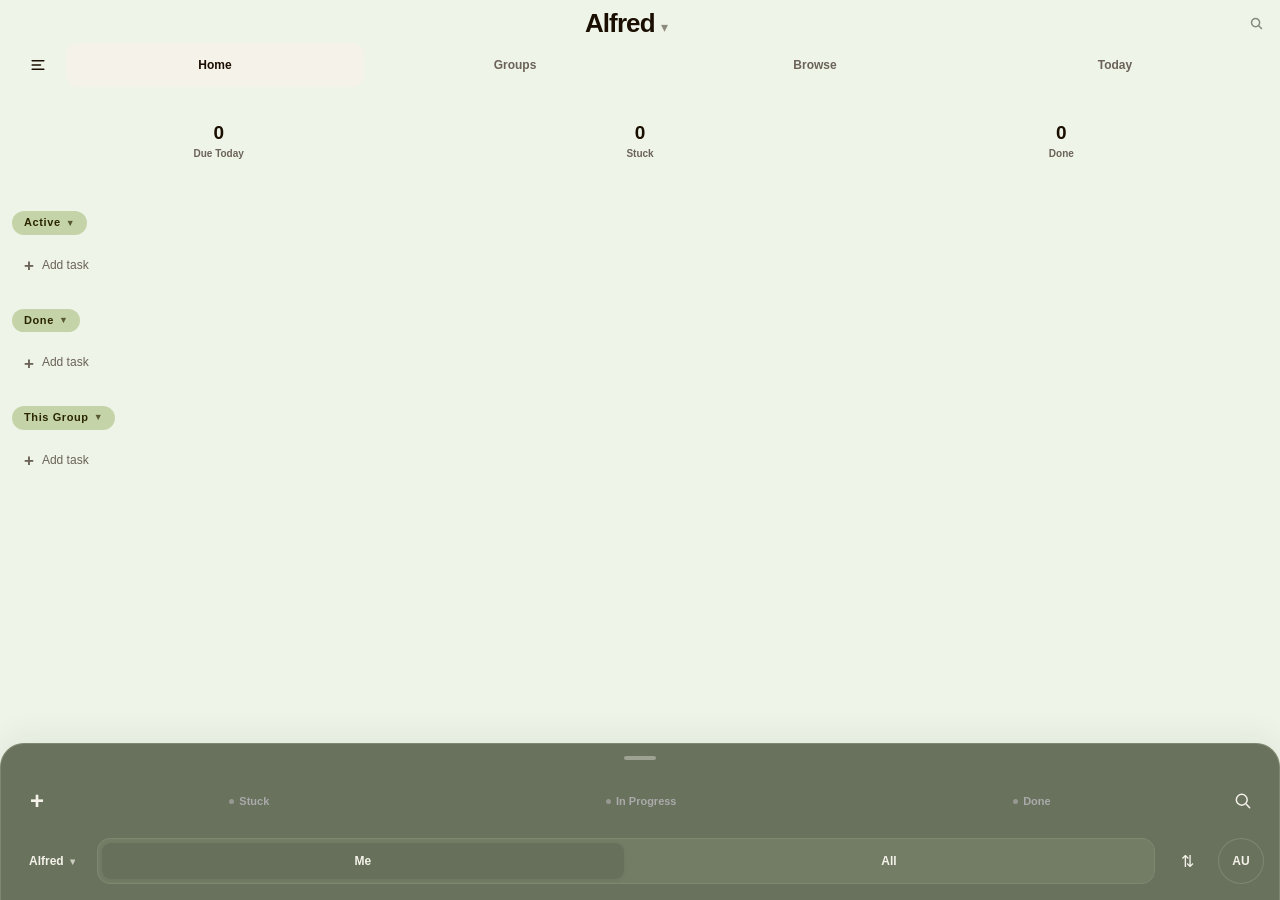
==== commit e4453544: "Search from the page name: tiny magnifier or press and hold, field covers the name Works in all thre" ====
--- a/app.html
+++ b/app.html
@@ -93,8 +93,25 @@
     .module-switch-arrow { font-size: 12px; font-weight: 500; opacity: .7; }
     .module-switch-cues { position: absolute; top: 35.53px; display: flex; gap: 5px; height: 8.05px; margin-top: 0; color: #697162; }
     .module-position { display: block; width: 8.05px; height: 8.05px; border: 1px solid currentColor; border-radius: 50%; opacity: .55; }
-    .module-position-active { position: absolute; left: 13.05px; top: 0; width: 8.05px; height: 8.05px; border-radius: 50%; background: currentColor; transition: transform 220ms; }
-    .module-switch-button[data-state="tasks"] .module-position-active { transform: translateX(-13.05px); }
+    /* Three places, one shown at a time (DRO 2026-11-16): Tasks, Bank, www.Alfred.ai. The filled bubble is the one open. */
+    .module-position-active { position: absolute; left: 0; top: 0; width: 8.05px; height: 8.05px; border-radius: 50%; background: currentColor; transition: transform 220ms; }
+    .module-switch-button[data-state="bank"] .module-position-active { transform: translateX(13.05px); }
+    .module-switch-button[data-state="site"] .module-position-active { transform: translateX(26.1px); }
+    /* Search from the page name (DRO 2026-11-16): a tiny magnifier beside the name, or press and hold the name. The
+       search field covers the name while searching, the way Telegram's does. */
+    .module-switch .module-switch-arrow { display: none; }
+    .title-search-open { position: absolute; top: 10px; left: calc(50% + var(--title-half, 78px)); width: 24px; height: 24px; padding: 0; border: 0; border-radius: 50%; background: transparent; color: #697162; opacity: .8; display: grid; place-items: center; cursor: pointer; -webkit-tap-highlight-color: transparent; }
+    .title-search-open::after { content: ""; position: absolute; inset: -10px -6px; }
+    .title-search-open:focus-visible { outline: 2px solid #58634B; }
+    .title-search-inline { position: static; flex: 0 0 auto; margin-left: 4px; }
+    .title-search { position: fixed; top: calc(env(safe-area-inset-top, 0px) + 8px); left: 12px; right: 12px; height: 40px; z-index: 400; display: none; align-items: center; gap: 6px; padding: 0 6px 0 12px; border: 1px solid #D5DBC8; border-radius: 20px; background: #F6F7EE; color: #283018; box-shadow: 0 4px 18px rgba(40,48,24,.16); }
+    html.telegram-fullscreen .title-search { top: calc(var(--app-device-safe-top) + var(--app-fallback-content-top) / 2 - 20px); left: 50%; right: auto; width: calc(100vw - 150px); max-width: 420px; transform: translateX(-50%); }
+    .title-search.open { display: flex; }
+    .title-search svg { flex: 0 0 auto; color: #697162; }
+    .title-search input { flex: 1; min-width: 0; height: 38px; border: 0; outline: 0 !important; box-shadow: none !important; background: transparent; color: inherit; font: inherit; font-size: 16px; }
+    .title-search input::-webkit-search-cancel-button { display: none; }
+    .title-search-close { flex: 0 0 auto; width: 30px; height: 30px; padding: 0; border: 0; border-radius: 50%; background: #E4E9D8; color: #4F5F3D; font-size: 18px; line-height: 28px; cursor: pointer; }
+    body.title-searching .module-switch, body.title-searching #app-title-row { visibility: hidden; }
     .module-switch-button.changing .module-switch-word { animation: module-ink-glide 220ms ease; }
     @keyframes module-ink-glide { 50% { opacity: .35; transform: translateX(2px); } }
     @media (prefers-reduced-motion: reduce) {
@@ -130,6 +147,12 @@
     body.banking-mode { padding: 0; }
     body.banking-mode .app-header { display: none; }
     body.banking-mode #view-banking {
+      top: var(--app-safe-top); right: var(--app-safe-right);
+      bottom: var(--app-safe-bottom); left: var(--app-safe-left);
+    }
+    /* The Alfred website, the third place: the same full frame as Banking. */
+    #view-site {
+      position: fixed; margin: 0; overflow: hidden;
       top: var(--app-safe-top); right: var(--app-safe-right);
       bottom: var(--app-safe-bottom); left: var(--app-safe-left);
     }
@@ -338,6 +361,12 @@
     .week-section.collapsed .week-chevron { transform: rotate(-90deg); }
     .task-list { overflow: hidden; }
     .week-section.collapsed .task-list { max-height: 0; }
+    /* Bug cards live apart from tasks: own header, folded until opened. */
+    .bug-section { margin-bottom: 20px; }
+    .bug-section.section-empty { display: none; }
+    .bug-section.collapsed .week-chevron { transform: rotate(-90deg); }
+    .bug-section.collapsed .task-list { max-height: 0; }
+    .label-bugs { background: rgba(196,88,60,0.16); color: #7A2E1C; }
 
     /* Group separator — clean text divider */
     .section-sep {
@@ -900,16 +929,23 @@
 </head>
 <body class="light">
 
-  <nav class="module-switch" id="module-switch" aria-label="Switch between Tasks and Banking">
+  <nav class="module-switch" id="module-switch" aria-label="Switch between Tasks, Bank and the Alfred website">
     <button class="module-switch-button" id="module-switch-toggle" data-state="tasks" type="button" aria-label="Alfred Tasks. Switch to Alfred Bank">
       <span class="module-switch-surface"><span class="module-switch-word">Alfred</span><span class="module-switch-arrow" aria-hidden="true">⇄</span></span>
-      <span class="module-switch-cues" aria-hidden="true"><span class="module-position"></span><span class="module-position"></span><span class="module-position-active"></span></span>
+      <span class="module-switch-cues" aria-hidden="true"><span class="module-position"></span><span class="module-position"></span><span class="module-position"></span><span class="module-position-active"></span></span>
     </button>
+    <button class="title-search-open" id="title-search-open" type="button" aria-label="Search"><svg viewBox="0 0 24 24" width="15" height="15" fill="none" stroke="currentColor" stroke-width="2.4" stroke-linecap="round" aria-hidden="true"><circle cx="10.5" cy="10.5" r="6.5"/><path d="m16 16 4 4"/></svg></button>
   </nav>
+  <div class="title-search" id="title-search" role="search">
+    <svg viewBox="0 0 24 24" width="15" height="15" fill="none" stroke="currentColor" stroke-width="2.4" stroke-linecap="round" aria-hidden="true"><circle cx="10.5" cy="10.5" r="6.5"/><path d="m16 16 4 4"/></svg>
+    <input id="title-search-input" type="search" inputmode="search" enterkeyhint="search" autocomplete="off" autocapitalize="off" placeholder="Search" aria-label="Search">
+    <button class="title-search-close" id="title-search-close" type="button" aria-label="Close search">×</button>
+  </div>
 
   <header class="app-header" style="flex-direction:column; align-items:stretch; gap:0; padding-bottom:4px; min-height:unset;">
     <div id="app-title-row" style="display:flex; flex-direction:row; align-items:center; justify-content:space-between; width:100%;">
-      <div class="app-title" id="app-title-toggle" role="button" tabindex="0" aria-label="Switch between Alfred Tasks and Alfred Bank" style="text-align:center; flex:1; cursor:pointer; user-select:none; -webkit-tap-highlight-color:transparent;">Alfred <span id="title-arrow" style="font-size:14px; opacity:0.45; font-weight:400;">▾</span></div>
+      <div class="app-title" id="app-title-toggle" role="button" tabindex="0" aria-label="Switch between Alfred Tasks, Alfred Bank and www.Alfred.ai" style="text-align:center; flex:1; cursor:pointer; user-select:none; -webkit-tap-highlight-color:transparent;">Alfred <span id="title-arrow" style="font-size:14px; opacity:0.45; font-weight:400;">▾</span></div>
+      <button class="title-search-open title-search-inline" id="title-search-open-inline" type="button" aria-label="Search"><svg viewBox="0 0 24 24" width="15" height="15" fill="none" stroke="currentColor" stroke-width="2.4" stroke-linecap="round" aria-hidden="true"><circle cx="10.5" cy="10.5" r="6.5"/><path d="m16 16 4 4"/></svg></button>
     </div>
     <div class="section-tabs" id="context-tabs" style="padding:0; background:none; margin-top:4px; width:100%;">
       <button class="header-sidebar-button" id="header-sidebar-button" type="button" aria-label="Open groups sidebar"><svg class="ui-icon" viewBox="0 0 24 24" aria-hidden="true"><path d="M5 7h14M5 12h10M5 17h14"/></svg></button>
@@ -1049,6 +1085,14 @@
     </div>
   </div>
 
+  <!-- Bug cards: never mixed into the task sections above -->
+  <div class="bug-section collapsed section-empty" id="section-bugs">
+    <div class="week-label label-bugs" onclick="toggleCollapse('section-bugs')">
+      Bug cards <span id="bug-section-count"></span> <span class="week-chevron">▼</span>
+    </div>
+    <div class="task-list" id="list-bugs"></div>
+  </div>
+
   <div id="board-view" class="board-view" style="display:none">
     <div class="board-columns">
       <div class="board-col" id="col-stuck"><div class="board-col-header col-header-stuck" role="button" tabindex="0" aria-expanded="true"><span class="board-col-title">🔴 Stuck</span><span class="board-count" id="count-stuck">0</span><span class="board-chevron">⌄</span></div><div class="board-col-body" id="col-body-stuck"></div></div>
@@ -1064,6 +1108,11 @@
   <!-- COB banking test: trusted iframe parent is restricted server-side. -->
   <div id="view-banking" style="display:none">
     <iframe class="banking-frame" id="banking-frame" title="COB Banking" data-src="https://alfred.ai/banking/users/sign_in" allow="clipboard-read; clipboard-write" referrerpolicy="strict-origin-when-cross-origin"></iframe>
+  </div>
+
+  <!-- The Alfred AI website, shown inside the app as the third place. Loaded the first time it is opened. -->
+  <div id="view-site" style="display:none">
+    <iframe class="banking-frame" id="site-frame" title="Alfred AI website" data-src="https://alfred.ai/" referrerpolicy="strict-origin-when-cross-origin"></iframe>
   </div>
 
   <!-- Bottom Sheet: handle + pinned row + expandable drawer -->
@@ -1458,6 +1507,7 @@
       row.dataset.assigneeId = String(t.assignee_id || '');
       row.dataset.comments = '[]';
       row.dataset.taskId = String(t.id);
+      row.dataset.bug = t.is_bug ? '1' : '';
       row.dataset.sourceUrl = String(t.source_url || '');
       row.innerHTML = [
         `<span class="drag-handle" aria-hidden="true" style="color:#999;font-size:14px;padding:0 2px 0 10px;cursor:grab;order:0;flex-shrink:0;touch-action:auto;user-select:none;">⠣</span>`,
@@ -1517,11 +1567,11 @@
     function showTaskFeed(uniqueTasks, state = 'ready') {
       const rows = uniqueTasks.map(renderApiTask);
       if (taskRowObserver) taskRowObserver.disconnect();
-      document.querySelectorAll('.week-section .task-row[data-task-id]').forEach(row => {
+      document.querySelectorAll('.week-section .task-row[data-task-id], #list-bugs .task-row').forEach(row => {
         (row.closest('.swipe-wrapper') || row).remove();
       });
       rows.forEach(row => {
-        const list = document.getElementById(row.dataset.status === 'done' ? 'list-42' : 'list-41');
+        const list = document.getElementById(row.dataset.bug ? 'list-bugs' : row.dataset.status === 'done' ? 'list-42' : 'list-41');
         list.insertBefore(row, list.querySelector('.inline-add-row'));
         ensureSwipeWrapper(row);
         if (taskRowObserver) taskRowObserver.observe(row);
@@ -1643,6 +1693,9 @@
         const visibleRows = sec.querySelectorAll('.task-row:not(.hidden)');
         sec.classList.toggle('section-empty', visibleRows.length === 0);
       });
+      const bugRows = document.querySelectorAll('#list-bugs .task-row:not(.hidden)').length;
+      document.getElementById('section-bugs').classList.toggle('section-empty', bugRows === 0);
+      document.getElementById('bug-section-count').textContent = bugRows ? '· ' + bugRows : '';
       // Week filter overrides
       document.getElementById('section-41').classList.toggle('week-hidden', weekFilter === '42');
       document.getElementById('section-42').classList.toggle('week-hidden', weekFilter === '41');
@@ -2813,7 +2866,7 @@
         todayView.classList.remove('open');
         document.getElementById('group-overview').hidden = true;
       }
-      ['section-41','section-42','section-group'].forEach(function(id) {
+      ['section-41','section-42','section-group','section-bugs'].forEach(function(id) {
         document.getElementById(id).style.display = active || boardActive || todayActive ? 'none' : '';
       });
       if (active) renderHomeDashboard();
@@ -2827,7 +2880,7 @@
       todayView.classList.toggle('open', active);
       const focus = document.querySelector('.focus-banner');
       if (focus) focus.style.display = active ? 'none' : (boardActive ? 'none' : '');
-      ['section-41','section-42','section-group'].forEach(id => {
+      ['section-41','section-42','section-group','section-bugs'].forEach(id => {
         document.getElementById(id).style.display = active || boardActive ? 'none' : '';
       });
       if (active) {
@@ -2908,7 +2961,7 @@
       boardView.style.display = boardActive ? 'block' : 'none';
       const focus = document.querySelector('.focus-banner');
       if (focus) focus.style.display = boardActive ? 'none' : '';
-      ['section-41','section-42','section-group'].forEach(id => {
+      ['section-41','section-42','section-group','section-bugs'].forEach(id => {
         document.getElementById(id).style.display = boardActive || todayActive ? 'none' : '';
       });
       if (boardActive) {
@@ -2970,12 +3023,13 @@
       const value = (new URLSearchParams(window.location.search).get('section') || window.location.hash.slice(1)).toLowerCase();
       if (value === 'bank' || value === 'banking') return 'banking';
       if (value === 'task' || value === 'tasks' || value === 'planning') return 'planning';
+      if (value === 'site' || value === 'web' || value === 'www' || value === 'website') return 'site';
       return null;
     })();
     function rememberedSection() {
       try {
         const value = localStorage.getItem(sectionStateKey);
-        return value === 'banking' || value === 'planning' ? value : null;
+        return value === 'banking' || value === 'planning' || value === 'site' ? value : null;
       } catch (_) {
         return null;
       }
@@ -2989,8 +3043,14 @@
     // Telegram updates its inset CSS variables asynchronously and on rotation.
     new ResizeObserver(updateBankingTop).observe(document.querySelector('.app-header'), { box: 'border-box' });
     window.addEventListener('resize', updateBankingTop);
+    // Three places, one shown at a time (DRO 2026-11-16): Tasks, Bank and the Alfred website. A tap on the name moves to
+    // the next one, and round again.
+    const SECTIONS = ['planning', 'banking', 'site'];
+    const SECTION_NAMES = { planning: 'Alfred Tasks', banking: 'Alfred Bank', site: 'www.Alfred.ai' };
+    const SECTION_STATES = { planning: 'tasks', banking: 'bank', site: 'site' };
+    function nextSection() { return SECTIONS[(SECTIONS.indexOf(activeSection) + 1) % SECTIONS.length]; }
     function switchSection(section, { remember = true } = {}) {
-      activeSection = section === 'banking' ? 'banking' : 'planning';
+      activeSection = SECTIONS.includes(section) ? section : 'planning';
       if (remember) {
         try { localStorage.setItem(sectionStateKey, activeSection); } catch (_) { /* storage can be unavailable */ }
       }
@@ -3000,46 +3060,105 @@
       const dateWeekBar = document.getElementById('date-week-bar');
       const sheet = document.getElementById('bottom-sheet');
       const moduleButton = document.getElementById('module-switch-toggle');
-      const isBank = activeSection === 'banking';
-      const title = isBank ? 'Alfred Bank' : 'Alfred';
+      const title = SECTION_NAMES[activeSection];
       moduleButton.classList.remove('changing');
       void moduleButton.offsetWidth;
-      moduleButton.dataset.state = isBank ? 'bank' : 'tasks';
+      moduleButton.dataset.state = SECTION_STATES[activeSection];
       moduleButton.querySelector('.module-switch-word').textContent = title;
-      moduleButton.setAttribute('aria-label', (isBank ? 'Alfred Bank' : 'Alfred Tasks') + '. Switch to ' + (isBank ? 'Alfred Tasks' : 'Alfred Bank'));
+      moduleButton.setAttribute('aria-label', title + '. Switch to ' + SECTION_NAMES[nextSection()]);
       if (remember) moduleButton.classList.add('changing');
-      if (activeSection === 'banking') {
-        ensureBankingFrame();
-        document.body.classList.add('banking-mode');
-        titleToggle.childNodes[0].textContent = 'Alfred Bank ';
-        navPlanning.style.display = 'none';
-        contextTabs.style.display = 'none';
-        dateWeekBar.style.display = 'none';
-        document.getElementById('view-planning').style.display = 'none';
-        document.getElementById('view-banking').style.display = '';
-        sheet.style.display = 'none';
-        requestAnimationFrame(updateBankingTop);
-      } else {
-        document.body.classList.remove('banking-mode');
-        titleToggle.childNodes[0].textContent = 'Alfred ';
-        dateWeekBar.style.display = '';
-        contextTabs.style.display = '';
-        navPlanning.style.display = 'flex';
-        document.getElementById('view-planning').style.display = '';
-        document.getElementById('view-banking').style.display = 'none';
-        sheet.style.display = '';
-      }
-    }
+      titleToggle.childNodes[0].textContent = title + ' ';
+      const framed = activeSection !== 'planning';
+      document.body.classList.toggle('banking-mode', framed);
+      document.getElementById('view-banking').style.display = activeSection === 'banking' ? '' : 'none';
+      document.getElementById('view-site').style.display = activeSection === 'site' ? '' : 'none';
+      document.getElementById('view-planning').style.display = framed ? 'none' : '';
+      navPlanning.style.display = framed ? 'none' : 'flex';
+      contextTabs.style.display = framed ? 'none' : '';
+      dateWeekBar.style.display = framed ? 'none' : '';
+      sheet.style.display = framed ? 'none' : '';
+      if (activeSection === 'banking') ensureBankingFrame();
+      if (activeSection === 'site') {
+        const siteFrame = document.getElementById('site-frame');
+        if (!siteFrame.getAttribute('src')) siteFrame.src = siteFrame.dataset.src;
+      }
+      if (framed) requestAnimationFrame(updateBankingTop);
+      closeTitleSearch();
+      requestAnimationFrame(placeTitleSearchIcon);
+    }
+    // Search from the page name. One field for all three places: Tasks filters the task list, Bank feeds the bank's
+    // own quick search, and the website finds the words on the page.
+    const titleSearchBar = document.getElementById('title-search');
+    const titleSearchInput = document.getElementById('title-search-input');
+    const TITLE_SEARCH_HINTS = { planning: 'Search tasks', banking: 'Search bank', site: 'Find on this page' };
+    let titleHoldTimer = null, titleHoldFired = false, titleHoldStart = null;
+    function placeTitleSearchIcon() {
+      const word = document.querySelector('#module-switch-toggle .module-switch-surface');
+      const width = word ? word.getBoundingClientRect().width : 0;
+      if (width) document.getElementById('module-switch').style.setProperty('--title-half', (width / 2 - 2) + 'px');
+    }
+    function sendTitleSearch(query, submitted) {
+      if (activeSection === 'planning') { searchQuery = query; applyAllFilters(); return; }
+      const frame = document.getElementById(activeSection === 'banking' ? 'banking-frame' : 'site-frame');
+      try {
+        const inner = frame.contentWindow;
+        if (activeSection === 'banking') inner.dispatchEvent(new inner.CustomEvent('banking:quick-search', { detail: { query } }));
+        else if (submitted && query) inner.find(query, false, false, true);
+      } catch (_) { /* the page inside is not ready or not ours to search */ }
+    }
+    function openTitleSearch() {
+      if (titleSearchBar.classList.contains('open')) return;
+      titleSearchInput.value = '';
+      titleSearchInput.placeholder = TITLE_SEARCH_HINTS[activeSection] || 'Search';
+      titleSearchBar.classList.add('open');
+      document.body.classList.add('title-searching');
+      titleSearchInput.focus({ preventScroll: true });
+    }
+    function closeTitleSearch() {
+      if (!titleSearchBar.classList.contains('open')) return;
+      titleSearchBar.classList.remove('open');
+      document.body.classList.remove('title-searching');
+      titleSearchInput.value = '';
+      titleSearchInput.blur();
+      sendTitleSearch('', false);
+    }
+    document.getElementById('title-search-open').addEventListener('click', openTitleSearch);
+    document.getElementById('title-search-open-inline').addEventListener('click', openTitleSearch);
+    document.getElementById('title-search-close').addEventListener('click', closeTitleSearch);
+    titleSearchInput.addEventListener('input', () => sendTitleSearch(titleSearchInput.value.trim(), false));
+    titleSearchInput.addEventListener('keydown', event => {
+      if (event.key === 'Escape') closeTitleSearch();
+      if (event.key === 'Enter') { event.preventDefault(); sendTitleSearch(titleSearchInput.value.trim(), true); if (activeSection !== 'site') titleSearchInput.blur(); }
+    });
+    titleSearchInput.addEventListener('blur', () => { if (!titleSearchInput.value.trim()) setTimeout(() => { if (document.activeElement !== titleSearchInput) closeTitleSearch(); }, 150); });
+    // Press and hold the name to search; a short tap still moves to the next place.
+    function titleHoldTarget(event) { return event.target.closest && event.target.closest('#module-switch-toggle, #app-title-toggle'); }
+    function cancelTitleHold() { clearTimeout(titleHoldTimer); titleHoldTimer = null; titleHoldStart = null; }
+    document.addEventListener('pointerdown', event => {
+      if (!titleHoldTarget(event)) return;
+      titleHoldFired = false;
+      titleHoldStart = { x: event.clientX, y: event.clientY };
+      clearTimeout(titleHoldTimer);
+      titleHoldTimer = setTimeout(() => { titleHoldTimer = null; titleHoldFired = true; openTitleSearch(); }, 450);
+    }, true);
+    document.addEventListener('pointermove', event => { if (titleHoldStart && Math.hypot(event.clientX - titleHoldStart.x, event.clientY - titleHoldStart.y) > 10) cancelTitleHold(); }, true);
+    document.addEventListener('pointerup', cancelTitleHold, true);
+    document.addEventListener('pointercancel', cancelTitleHold, true);
+    document.addEventListener('contextmenu', event => { if (titleHoldTarget(event)) event.preventDefault(); }, true);
+    document.addEventListener('click', event => {
+      if (titleHoldFired && titleHoldTarget(event)) { titleHoldFired = false; event.stopImmediatePropagation(); event.preventDefault(); }
+    }, true);
+    window.addEventListener('resize', placeTitleSearchIcon);
     const appTitleToggle = document.getElementById('app-title-toggle');
-    appTitleToggle.addEventListener('click', () => switchSection(activeSection === 'planning' ? 'banking' : 'planning'));
+    appTitleToggle.addEventListener('click', () => switchSection(nextSection()));
     appTitleToggle.addEventListener('keydown', event => {
       if (event.key === 'Enter' || event.key === ' ') {
         event.preventDefault();
-        switchSection(activeSection === 'planning' ? 'banking' : 'planning');
+        switchSection(nextSection());
       }
     });
     document.getElementById('module-switch-toggle').addEventListener('click', () => {
-      switchSection(activeSection === 'planning' ? 'banking' : 'planning');
+      switchSection(nextSection());
     });
     window.addEventListener('message', event => {
       if (event.origin === 'https://alfred.ai' && event.data && event.data.type === 'alfred:switch:tasks') {
@@ -3056,7 +3175,7 @@
       boardView.style.display = 'none';
       const focus = document.querySelector('.focus-banner');
       if (focus) focus.style.display = '';
-      ['section-41','section-42','section-group'].forEach(id => {
+      ['section-41','section-42','section-group','section-bugs'].forEach(id => {
         document.getElementById(id).style.display = '';
       });
     }
